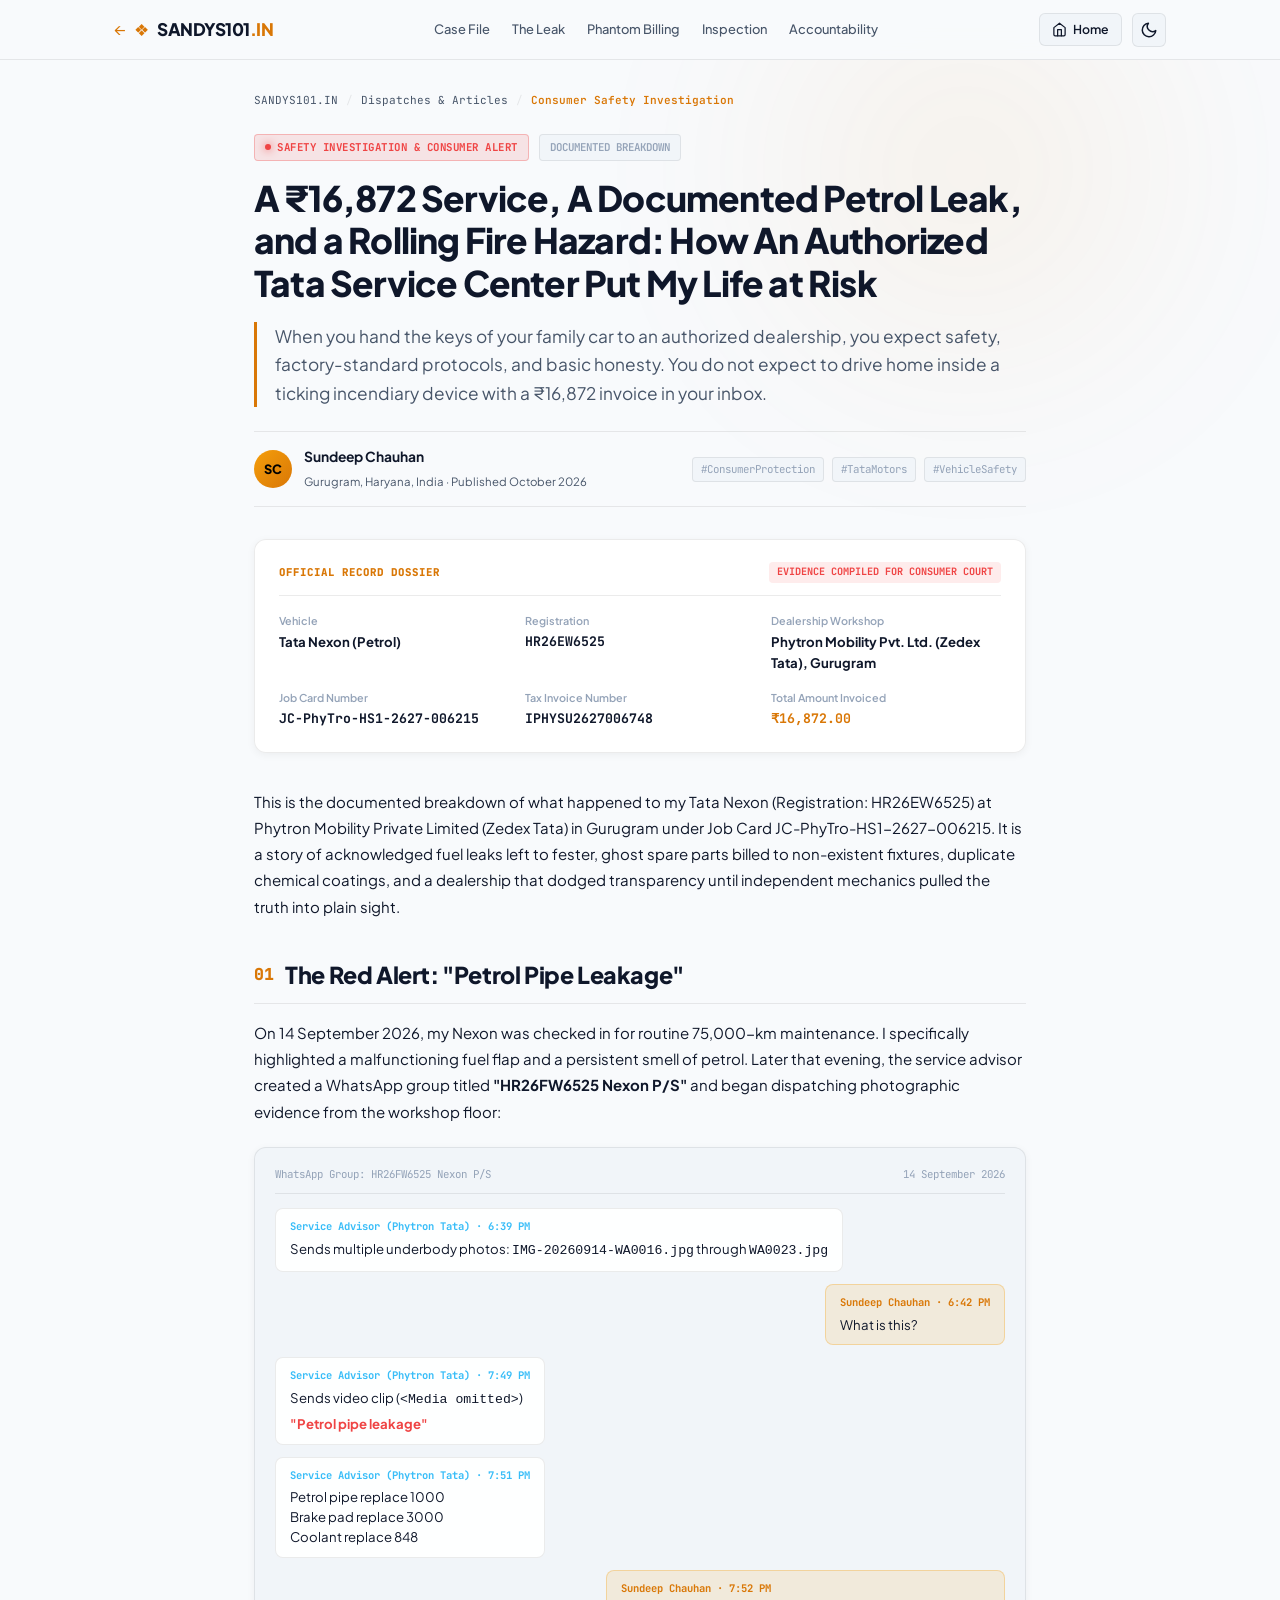
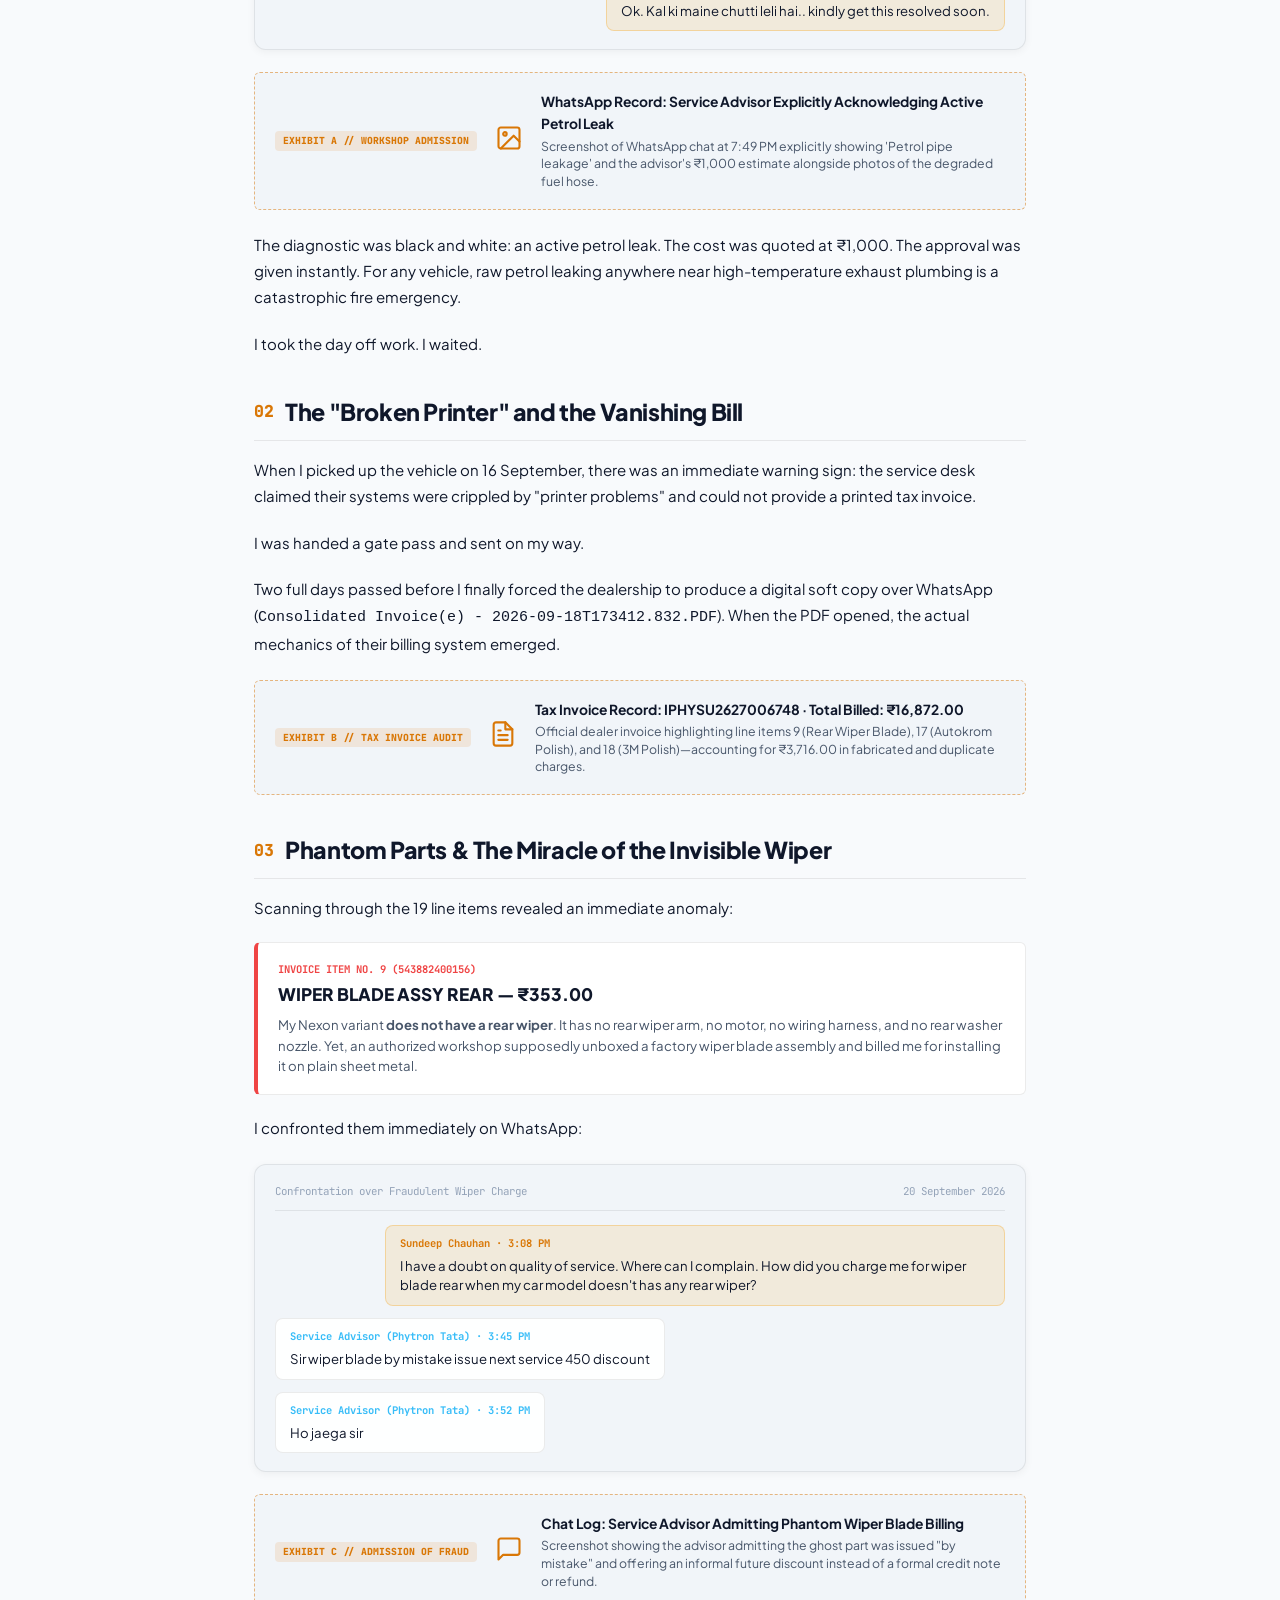
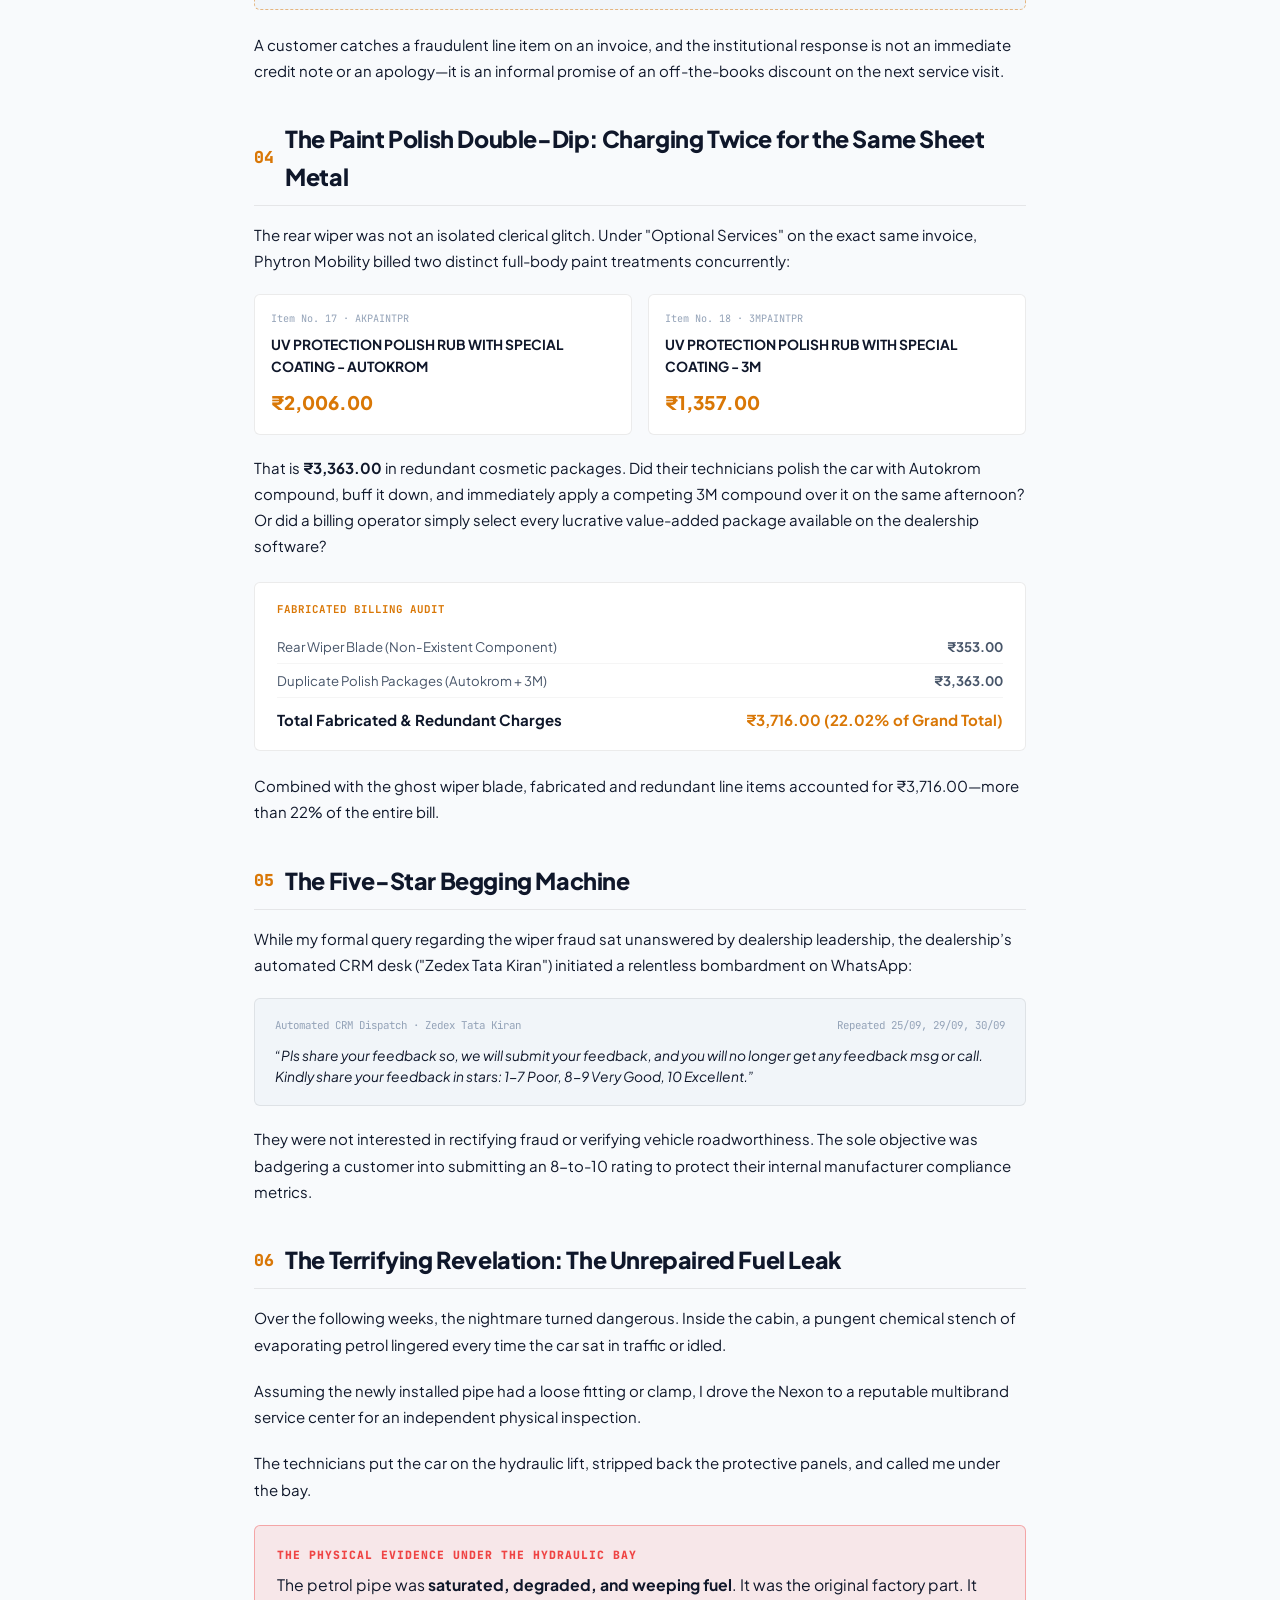
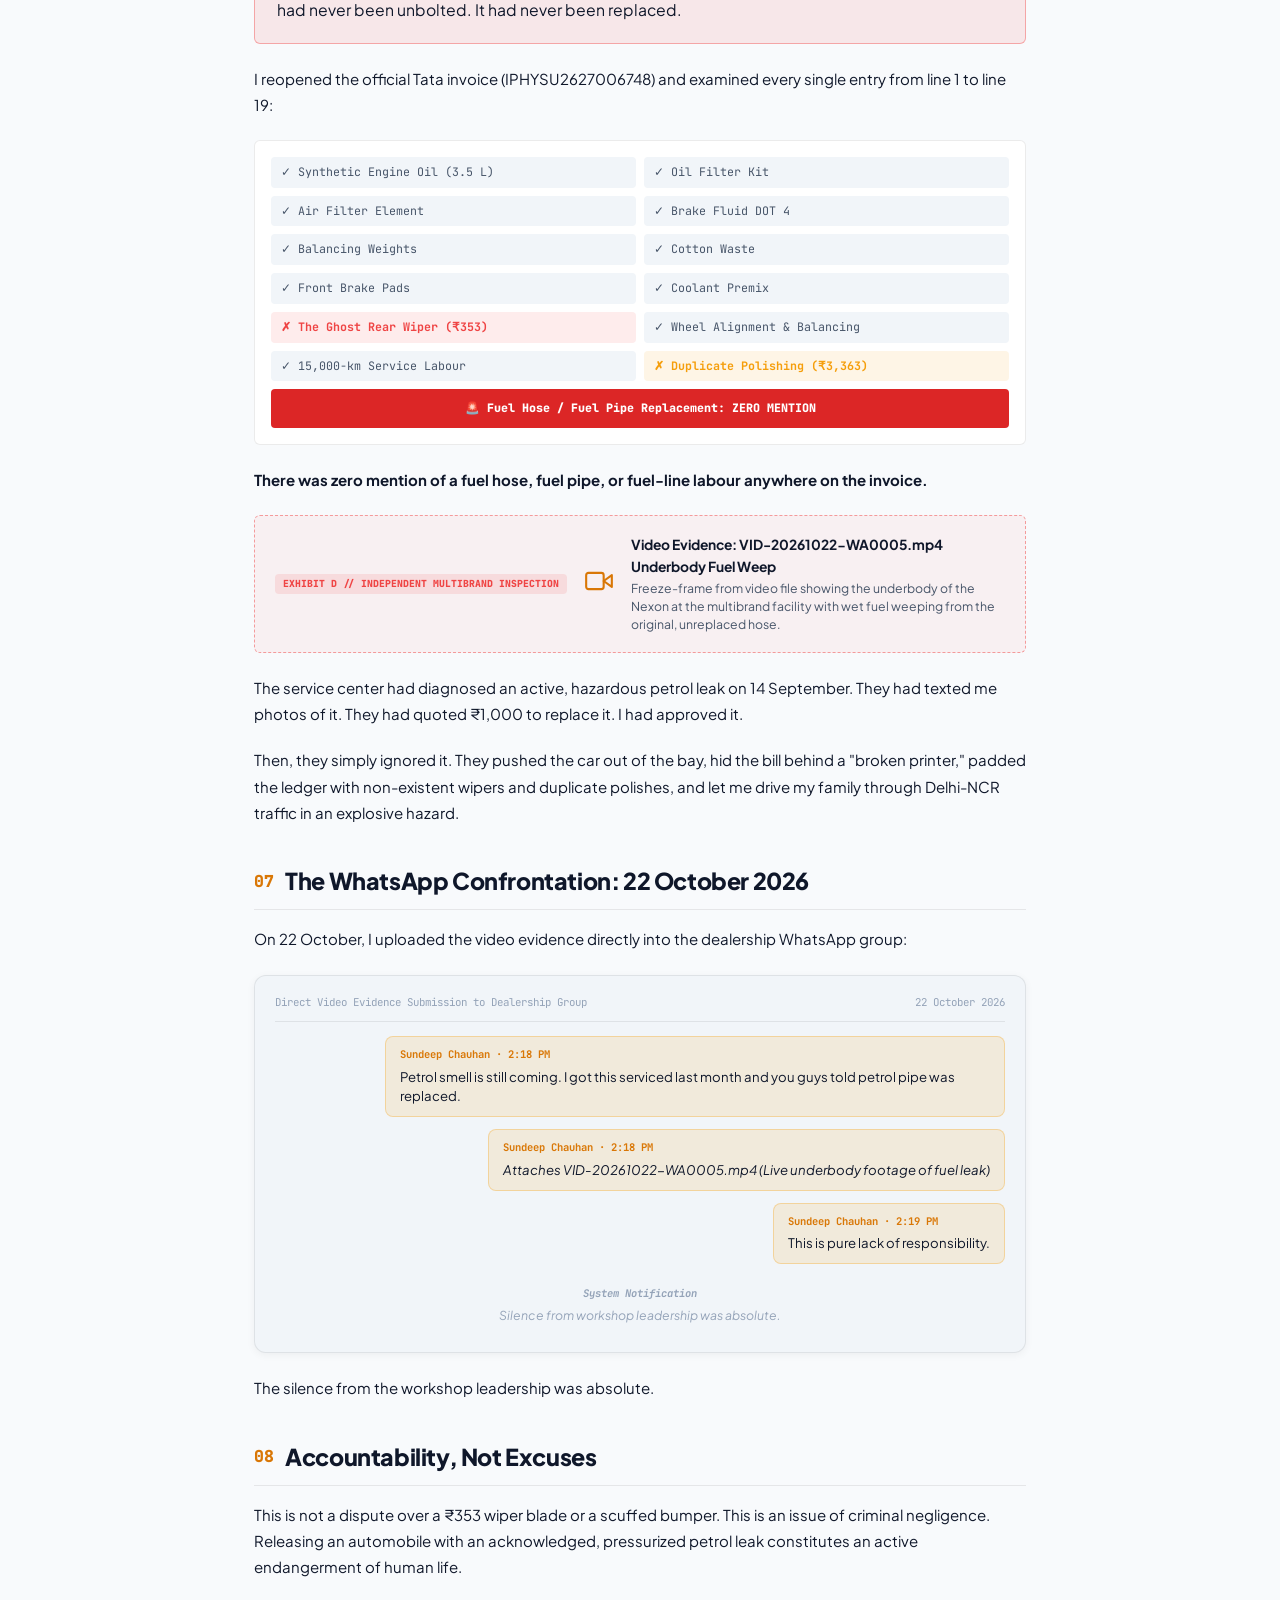
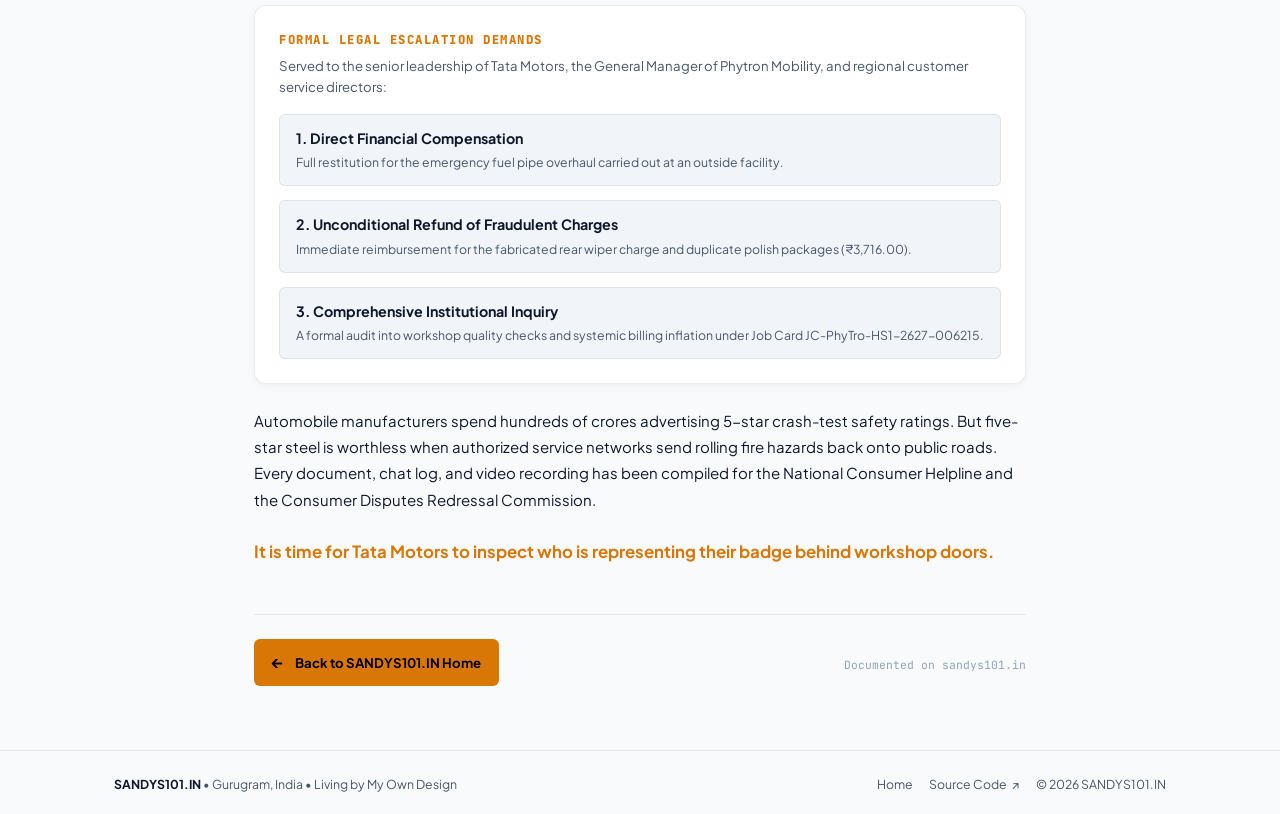
==== tata-service-center-hazard.html @ a2ab6ee9 "Add investigative blog post on Tata service center petrol leak hazard with bidirectional navigation" ====
<!DOCTYPE html>
<html lang="en" data-theme="dark">
<head>
  <meta charset="UTF-8">
  <meta name="viewport" content="width=device-width, initial-scale=1.0">
  <title>A ₹16,872 Service, A Documented Petrol Leak, and a Rolling Fire Hazard — SANDYS101.IN</title>
  <meta name="description" content="A ₹16,872 Service, A Documented Petrol Leak, and a Rolling Fire Hazard: How An Authorized Tata Service Center Put My Life at Risk. Documented investigative report by Sundeep Chauhan.">
  
  <!-- Favicon SVG -->
  <link rel="icon" href="data:image/svg+xml,<svg xmlns=%22http://www.w3.org/2000/svg%22 viewBox=%220 0 100 100%22><text y=%22.9em%22 font-size=%2290%22>⚠️</text></svg>">
  
  <!-- Modern Clean Google Fonts -->
  <link rel="preconnect" href="https://fonts.googleapis.com">
  <link rel="preconnect" href="https://fonts.gstatic.com" crossorigin>
  <link href="https://fonts.googleapis.com/css2?family=JetBrains+Mono:wght@400;500;600;700&family=Plus+Jakarta+Sans:wght@300;400;500;600;700;800&display=swap" rel="stylesheet">
  
  <!-- Main Stylesheet -->
  <link rel="stylesheet" href="style.css">
</head>
<body class="article-body">

  <!-- Ambient Glows -->
  <div class="bg-glow glow-top" aria-hidden="true"></div>

  <!-- Header / Navigation Bar -->
  <header class="header" id="header">
    <div class="container nav-wrap">
      
      <!-- Back to Main Page Link -->
      <a href="index.html" class="brand" aria-label="Return to SANDYS101.IN Homepage">
        <span class="back-arrow">←</span>
        <span class="brand-glyph">❖</span>
        <span class="brand-name">SANDYS101<span class="brand-accent">.IN</span></span>
      </a>

      <!-- Quick Section Anchor Links for Article -->
      <nav class="nav-menu" aria-label="Article Navigation">
        <a href="#dossier" class="nav-item">Case File</a>
        <a href="#petrol-leak" class="nav-item">The Leak</a>
        <a href="#phantom-billing" class="nav-item">Phantom Billing</a>
        <a href="#unrepaired-danger" class="nav-item">Inspection</a>
        <a href="#accountability" class="nav-item">Accountability</a>
      </nav>

      <!-- Action Controls -->
      <div class="nav-actions">
        <!-- Return Home Button -->
        <a href="index.html" class="btn-icon-link" aria-label="Back to Homepage">
          <svg width="15" height="15" viewBox="0 0 24 24" fill="none" stroke="currentColor" stroke-width="2" stroke-linecap="round" stroke-linejoin="round">
            <path d="M3 9l9-7 9 7v11a2 2 0 0 1-2 2H5a2 2 0 0 1-2-2z"></path>
            <polyline points="9 22 9 12 15 12 15 22"></polyline>
          </svg>
          <span class="btn-label">Home</span>
        </a>

        <!-- Theme Toggle -->
        <button class="btn-theme-toggle" id="theme-toggle" aria-label="Toggle dark/light theme" title="Switch Theme">
          <svg class="icon-sun" xmlns="http://www.w3.org/2000/svg" width="18" height="18" viewBox="0 0 24 24" fill="none" stroke="currentColor" stroke-width="2" stroke-linecap="round" stroke-linejoin="round">
            <circle cx="12" cy="12" r="5"></circle>
            <line x1="12" y1="1" x2="12" y2="3"></line>
            <line x1="12" y1="21" x2="12" y2="23"></line>
            <line x1="4.22" y1="4.22" x2="5.64" y2="5.64"></line>
            <line x1="18.36" y1="18.36" x2="19.78" y2="19.78"></line>
            <line x1="1" y1="12" x2="3" y2="12"></line>
            <line x1="21" y1="12" x2="23" y2="12"></line>
            <line x1="4.22" y1="19.78" x2="5.64" y2="18.36"></line>
            <line x1="18.36" y1="5.64" x2="19.78" y2="4.22"></line>
          </svg>
          <svg class="icon-moon" xmlns="http://www.w3.org/2000/svg" width="18" height="18" viewBox="0 0 24 24" fill="none" stroke="currentColor" stroke-width="2" stroke-linecap="round" stroke-linejoin="round">
            <path d="M21 12.79A9 9 0 1 1 11.21 3 7 7 0 0 0 21 12.79z"></path>
          </svg>
        </button>
      </div>

    </div>
  </header>

  <main class="article-main">
    <div class="container article-container">

      <!-- Breadcrumb Bar -->
      <nav class="breadcrumb" aria-label="Breadcrumb">
        <a href="index.html">SANDYS101.IN</a>
        <span class="sep">/</span>
        <a href="index.html#articles">Dispatches & Articles</a>
        <span class="sep">/</span>
        <span class="current">Consumer Safety Investigation</span>
      </nav>

      <!-- Article Header -->
      <header class="article-header">
        
        <div class="article-badge-row">
          <span class="badge-danger">
            <span class="danger-dot"></span>
            SAFETY INVESTIGATION & CONSUMER ALERT
          </span>
          <span class="badge-neutral">DOCUMENTED BREAKDOWN</span>
        </div>

        <h1 class="article-title">
          A ₹16,872 Service, A Documented Petrol Leak, and a Rolling Fire Hazard: How An Authorized Tata Service Center Put My Life at Risk
        </h1>

        <p class="article-lead">
          When you hand the keys of your family car to an authorized dealership, you expect safety, factory-standard protocols, and basic honesty. You do not expect to drive home inside a ticking incendiary device with a ₹16,872 invoice in your inbox.
        </p>

        <!-- Byline & Verification Details -->
        <div class="article-byline-bar">
          <div class="byline-author">
            <div class="author-avatar">SC</div>
            <div class="author-info">
              <strong>Sundeep Chauhan</strong>
              <span>Gurugram, Haryana, India · Published October 2026</span>
            </div>
          </div>
          <div class="byline-tags">
            <span class="tag-hash">#ConsumerProtection</span>
            <span class="tag-hash">#TataMotors</span>
            <span class="tag-hash">#VehicleSafety</span>
          </div>
        </div>

      </header>

      <!-- Documented Incident Dossier Card -->
      <section class="incident-dossier-card" id="dossier">
        <div class="dossier-top">
          <span class="dossier-tag">OFFICIAL RECORD DOSSIER</span>
          <span class="dossier-status">EVIDENCE COMPILED FOR CONSUMER COURT</span>
        </div>
        <div class="dossier-grid">
          <div class="dossier-item">
            <span class="d-label">Vehicle</span>
            <strong class="d-val">Tata Nexon (Petrol)</strong>
          </div>
          <div class="dossier-item">
            <span class="d-label">Registration</span>
            <strong class="d-val mono">HR26EW6525</strong>
          </div>
          <div class="dossier-item">
            <span class="d-label">Dealership Workshop</span>
            <strong class="d-val">Phytron Mobility Pvt. Ltd. (Zedex Tata), Gurugram</strong>
          </div>
          <div class="dossier-item">
            <span class="d-label">Job Card Number</span>
            <strong class="d-val mono">JC-PhyTro-HS1-2627-006215</strong>
          </div>
          <div class="dossier-item">
            <span class="d-label">Tax Invoice Number</span>
            <strong class="d-val mono">IPHYSU2627006748</strong>
          </div>
          <div class="dossier-item">
            <span class="d-label">Total Amount Invoiced</span>
            <strong class="d-val text-amber mono">₹16,872.00</strong>
          </div>
        </div>
      </section>

      <!-- Article Content Body -->
      <article class="article-content">

        <p class="prose">
          This is the documented breakdown of what happened to my Tata Nexon (Registration: HR26EW6525) at Phytron Mobility Private Limited (Zedex Tata) in Gurugram under Job Card JC-PhyTro-HS1-2627-006215. It is a story of acknowledged fuel leaks left to fester, ghost spare parts billed to non-existent fixtures, duplicate chemical coatings, and a dealership that dodged transparency until independent mechanics pulled the truth into plain sight.
        </p>

        <!-- Chapter 1 -->
        <h2 class="article-h2" id="petrol-leak">
          <span class="h2-num">01</span> The Red Alert: "Petrol Pipe Leakage"
        </h2>

        <p class="prose">
          On 14 September 2026, my Nexon was checked in for routine 75,000-km maintenance. I specifically highlighted a malfunctioning fuel flap and a persistent smell of petrol. Later that evening, the service advisor created a WhatsApp group titled <strong>"HR26FW6525 Nexon P/S"</strong> and began dispatching photographic evidence from the workshop floor:
        </p>

        <!-- WhatsApp Log 1 -->
        <div class="chat-transcript-card">
          <div class="chat-header">
            <span class="chat-title">WhatsApp Group: HR26FW6525 Nexon P/S</span>
            <span class="chat-date">14 September 2026</span>
          </div>
          <div class="chat-messages">
            
            <div class="chat-msg msg-advisor">
              <span class="speaker">Service Advisor (Phytron Tata) · 6:39 PM</span>
              <p>Sends multiple underbody photos: <code>IMG-20260914-WA0016.jpg</code> through <code>WA0023.jpg</code></p>
            </div>

            <div class="chat-msg msg-customer">
              <span class="speaker">Sundeep Chauhan · 6:42 PM</span>
              <p>What is this?</p>
            </div>

            <div class="chat-msg msg-advisor">
              <span class="speaker">Service Advisor (Phytron Tata) · 7:49 PM</span>
              <p>Sends video clip (<code>&lt;Media omitted&gt;</code>)</p>
              <p class="alert-text"><strong>"Petrol pipe leakage"</strong></p>
            </div>

            <div class="chat-msg msg-advisor">
              <span class="speaker">Service Advisor (Phytron Tata) · 7:51 PM</span>
              <p>Petrol pipe replace 1000<br>
              Brake pad replace 3000<br>
              Coolant replace 848</p>
            </div>

            <div class="chat-msg msg-customer">
              <span class="speaker">Sundeep Chauhan · 7:52 PM</span>
              <p>Ok. Kal ki maine chutti leli hai.. kindly get this resolved soon.</p>
            </div>

          </div>
        </div>

        <!-- Evidence Exhibit A -->
        <div class="evidence-exhibit-box">
          <div class="exhibit-badge">EXHIBIT A // WORKSHOP ADMISSION</div>
          <div class="exhibit-icon-wrap">
            <svg width="28" height="28" viewBox="0 0 24 24" fill="none" stroke="currentColor" stroke-width="1.8" stroke-linecap="round" stroke-linejoin="round">
              <rect x="3" y="3" width="18" height="18" rx="2" ry="2"></rect>
              <circle cx="8.5" cy="8.5" r="1.5"></circle>
              <polyline points="21 15 16 10 5 21"></polyline>
            </svg>
          </div>
          <div class="exhibit-content">
            <strong>WhatsApp Record: Service Advisor Explicitly Acknowledging Active Petrol Leak</strong>
            <p>Screenshot of WhatsApp chat at 7:49 PM explicitly showing 'Petrol pipe leakage' and the advisor's ₹1,000 estimate alongside photos of the degraded fuel hose.</p>
          </div>
        </div>

        <p class="prose">
          The diagnostic was black and white: an active petrol leak. The cost was quoted at ₹1,000. The approval was given instantly. For any vehicle, raw petrol leaking anywhere near high-temperature exhaust plumbing is a catastrophic fire emergency.
        </p>
        <p class="prose">
          I took the day off work. I waited.
        </p>

        <!-- Chapter 2 -->
        <h2 class="article-h2" id="broken-printer">
          <span class="h2-num">02</span> The "Broken Printer" and the Vanishing Bill
        </h2>

        <p class="prose">
          When I picked up the vehicle on 16 September, there was an immediate warning sign: the service desk claimed their systems were crippled by "printer problems" and could not provide a printed tax invoice.
        </p>
        <p class="prose">
          I was handed a gate pass and sent on my way.
        </p>
        <p class="prose">
          Two full days passed before I finally forced the dealership to produce a digital soft copy over WhatsApp (<code>Consolidated Invoice(e) - 2026-09-18T173412.832.PDF</code>). When the PDF opened, the actual mechanics of their billing system emerged.
        </p>

        <!-- Evidence Exhibit B -->
        <div class="evidence-exhibit-box">
          <div class="exhibit-badge">EXHIBIT B // TAX INVOICE AUDIT</div>
          <div class="exhibit-icon-wrap">
            <svg width="28" height="28" viewBox="0 0 24 24" fill="none" stroke="currentColor" stroke-width="1.8" stroke-linecap="round" stroke-linejoin="round">
              <path d="M14 2H6a2 2 0 0 0-2 2v16a2 2 0 0 0 2 2h12a2 2 0 0 0 2-2V8z"></path>
              <polyline points="14 2 14 8 20 8"></polyline>
              <line x1="16" y1="13" x2="8" y2="13"></line>
              <line x1="16" y1="17" x2="8" y2="17"></line>
              <polyline points="10 9 9 9 8 9"></polyline>
            </svg>
          </div>
          <div class="exhibit-content">
            <strong>Tax Invoice Record: IPHYSU2627006748 · Total Billed: ₹16,872.00</strong>
            <p>Official dealer invoice highlighting line items 9 (Rear Wiper Blade), 17 (Autokrom Polish), and 18 (3M Polish)—accounting for ₹3,716.00 in fabricated and duplicate charges.</p>
          </div>
        </div>

        <!-- Chapter 3 -->
        <h2 class="article-h2" id="phantom-billing">
          <span class="h2-num">03</span> Phantom Parts & The Miracle of the Invisible Wiper
        </h2>

        <p class="prose">
          Scanning through the 19 line items revealed an immediate anomaly:
        </p>

        <div class="highlight-callout alert-warning">
          <div class="callout-tag">INVOICE ITEM NO. 9 (543882400156)</div>
          <div class="callout-title">WIPER BLADE ASSY REAR — ₹353.00</div>
          <p class="callout-desc">
            My Nexon variant <strong>does not have a rear wiper</strong>. It has no rear wiper arm, no motor, no wiring harness, and no rear washer nozzle. Yet, an authorized workshop supposedly unboxed a factory wiper blade assembly and billed me for installing it on plain sheet metal.
          </p>
        </div>

        <p class="prose">
          I confronted them immediately on WhatsApp:
        </p>

        <!-- WhatsApp Log 2 -->
        <div class="chat-transcript-card">
          <div class="chat-header">
            <span class="chat-title">Confrontation over Fraudulent Wiper Charge</span>
            <span class="chat-date">20 September 2026</span>
          </div>
          <div class="chat-messages">
            
            <div class="chat-msg msg-customer">
              <span class="speaker">Sundeep Chauhan · 3:08 PM</span>
              <p>I have a doubt on quality of service. Where can I complain. How did you charge me for wiper blade rear when my car model doesn't has any rear wiper?</p>
            </div>

            <div class="chat-msg msg-advisor">
              <span class="speaker">Service Advisor (Phytron Tata) · 3:45 PM</span>
              <p>Sir wiper blade by mistake issue next service 450 discount</p>
            </div>

            <div class="chat-msg msg-advisor">
              <span class="speaker">Service Advisor (Phytron Tata) · 3:52 PM</span>
              <p>Ho jaega sir</p>
            </div>

          </div>
        </div>

        <!-- Evidence Exhibit C -->
        <div class="evidence-exhibit-box">
          <div class="exhibit-badge">EXHIBIT C // ADMISSION OF FRAUD</div>
          <div class="exhibit-icon-wrap">
            <svg width="28" height="28" viewBox="0 0 24 24" fill="none" stroke="currentColor" stroke-width="1.8" stroke-linecap="round" stroke-linejoin="round">
              <path d="M21 15a2 2 0 0 1-2 2H7l-4 4V5a2 2 0 0 1 2-2h14a2 2 0 0 1 2 2z"></path>
            </svg>
          </div>
          <div class="exhibit-content">
            <strong>Chat Log: Service Advisor Admitting Phantom Wiper Blade Billing</strong>
            <p>Screenshot showing the advisor admitting the ghost part was issued "by mistake" and offering an informal future discount instead of a formal credit note or refund.</p>
          </div>
        </div>

        <p class="prose">
          A customer catches a fraudulent line item on an invoice, and the institutional response is not an immediate credit note or an apology—it is an informal promise of an off-the-books discount on the next service visit.
        </p>

        <!-- Chapter 4 -->
        <h2 class="article-h2" id="polish-double-dip">
          <span class="h2-num">04</span> The Paint Polish Double-Dip: Charging Twice for the Same Sheet Metal
        </h2>

        <p class="prose">
          The rear wiper was not an isolated clerical glitch. Under "Optional Services" on the exact same invoice, Phytron Mobility billed two distinct full-body paint treatments concurrently:
        </p>

        <div class="ledger-comparison-grid">
          <div class="ledger-card">
            <span class="l-code">Item No. 17 · AKPAINTPR</span>
            <h4 class="l-name">UV PROTECTION POLISH RUB WITH SPECIAL COATING - AUTOKROM</h4>
            <span class="l-price mono">₹2,006.00</span>
          </div>
          <div class="ledger-card">
            <span class="l-code">Item No. 18 · 3MPAINTPR</span>
            <h4 class="l-name">UV PROTECTION POLISH RUB WITH SPECIAL COATING - 3M</h4>
            <span class="l-price mono">₹1,357.00</span>
          </div>
        </div>

        <p class="prose">
          That is <strong>₹3,363.00</strong> in redundant cosmetic packages. Did their technicians polish the car with Autokrom compound, buff it down, and immediately apply a competing 3M compound over it on the same afternoon? Or did a billing operator simply select every lucrative value-added package available on the dealership software?
        </p>

        <div class="math-summary-box">
          <div class="math-label">FABRICATED BILLING AUDIT</div>
          <div class="math-line">
            <span>Rear Wiper Blade (Non-Existent Component)</span>
            <strong class="mono">₹353.00</strong>
          </div>
          <div class="math-line">
            <span>Duplicate Polish Packages (Autokrom + 3M)</span>
            <strong class="mono">₹3,363.00</strong>
          </div>
          <div class="math-total">
            <span>Total Fabricated & Redundant Charges</span>
            <strong class="mono text-amber">₹3,716.00 (22.02% of Grand Total)</strong>
          </div>
        </div>

        <p class="prose">
          Combined with the ghost wiper blade, fabricated and redundant line items accounted for ₹3,716.00—more than 22% of the entire bill.
        </p>

        <!-- Chapter 5 -->
        <h2 class="article-h2" id="crm-begging">
          <span class="h2-num">05</span> The Five-Star Begging Machine
        </h2>

        <p class="prose">
          While my formal query regarding the wiper fraud sat unanswered by dealership leadership, the dealership’s automated CRM desk ("Zedex Tata Kiran") initiated a relentless bombardment on WhatsApp:
        </p>

        <div class="crm-bombardment-card">
          <div class="crm-header">
            <span>Automated CRM Dispatch · Zedex Tata Kiran</span>
            <span class="mono">Repeated 25/09, 29/09, 30/09</span>
          </div>
          <blockquote class="crm-quote">
            “Pls share your feedback so, we will submit your feedback, and you will no longer get any feedback msg or call. Kindly share your feedback in stars: 1-7 Poor, 8-9 Very Good, 10 Excellent.”
          </blockquote>
        </div>

        <p class="prose">
          They were not interested in rectifying fraud or verifying vehicle roadworthiness. The sole objective was badgering a customer into submitting an 8-to-10 rating to protect their internal manufacturer compliance metrics.
        </p>

        <!-- Chapter 6 -->
        <h2 class="article-h2" id="unrepaired-danger">
          <span class="h2-num">06</span> The Terrifying Revelation: The Unrepaired Fuel Leak
        </h2>

        <p class="prose">
          Over the following weeks, the nightmare turned dangerous. Inside the cabin, a pungent chemical stench of evaporating petrol lingered every time the car sat in traffic or idled.
        </p>
        <p class="prose">
          Assuming the newly installed pipe had a loose fitting or clamp, I drove the Nexon to a reputable multibrand service center for an independent physical inspection.
        </p>
        <p class="prose">
          The technicians put the car on the hydraulic lift, stripped back the protective panels, and called me under the bay.
        </p>

        <div class="danger-callout-box">
          <div class="danger-title">THE PHYSICAL EVIDENCE UNDER THE HYDRAULIC BAY</div>
          <p>
            The petrol pipe was <strong>saturated, degraded, and weeping fuel</strong>. It was the original factory part. It had never been unbolted. It had never been replaced.
          </p>
        </div>

        <p class="prose">
          I reopened the official Tata invoice (IPHYSU2627006748) and examined every single entry from line 1 to line 19:
        </p>

        <div class="invoice-checklist-grid">
          <div class="check-item checked">✓ Synthetic Engine Oil (3.5 L)</div>
          <div class="check-item checked">✓ Oil Filter Kit</div>
          <div class="check-item checked">✓ Air Filter Element</div>
          <div class="check-item checked">✓ Brake Fluid DOT 4</div>
          <div class="check-item checked">✓ Balancing Weights</div>
          <div class="check-item checked">✓ Cotton Waste</div>
          <div class="check-item checked">✓ Front Brake Pads</div>
          <div class="check-item checked">✓ Coolant Premix</div>
          <div class="check-item phantom">✗ The Ghost Rear Wiper (₹353)</div>
          <div class="check-item checked">✓ Wheel Alignment & Balancing</div>
          <div class="check-item checked">✓ 15,000-km Service Labour</div>
          <div class="check-item duplicate">✗ Duplicate Polishing (₹3,363)</div>
          <div class="check-item missing-critical">🚨 Fuel Hose / Fuel Pipe Replacement: ZERO MENTION</div>
        </div>

        <p class="prose">
          <strong>There was zero mention of a fuel hose, fuel pipe, or fuel-line labour anywhere on the invoice.</strong>
        </p>

        <!-- Evidence Exhibit D -->
        <div class="evidence-exhibit-box danger-border">
          <div class="exhibit-badge badge-red">EXHIBIT D // INDEPENDENT MULTIBRAND INSPECTION</div>
          <div class="exhibit-icon-wrap">
            <svg width="28" height="28" viewBox="0 0 24 24" fill="none" stroke="currentColor" stroke-width="1.8" stroke-linecap="round" stroke-linejoin="round">
              <polygon points="23 7 16 12 23 17 23 7"></polygon>
              <rect x="1" y="5" width="15" height="14" rx="2" ry="2"></rect>
            </svg>
          </div>
          <div class="exhibit-content">
            <strong>Video Evidence: VID-20261022-WA0005.mp4 Underbody Fuel Weep</strong>
            <p>Freeze-frame from video file showing the underbody of the Nexon at the multibrand facility with wet fuel weeping from the original, unreplaced hose.</p>
          </div>
        </div>

        <p class="prose">
          The service center had diagnosed an active, hazardous petrol leak on 14 September. They had texted me photos of it. They had quoted ₹1,000 to replace it. I had approved it.
        </p>
        <p class="prose">
          Then, they simply ignored it. They pushed the car out of the bay, hid the bill behind a "broken printer," padded the ledger with non-existent wipers and duplicate polishes, and let me drive my family through Delhi-NCR traffic in an explosive hazard.
        </p>

        <!-- Chapter 7 -->
        <h2 class="article-h2" id="whatsapp-confrontation">
          <span class="h2-num">07</span> The WhatsApp Confrontation: 22 October 2026
        </h2>

        <p class="prose">
          On 22 October, I uploaded the video evidence directly into the dealership WhatsApp group:
        </p>

        <!-- WhatsApp Log 3 -->
        <div class="chat-transcript-card">
          <div class="chat-header">
            <span class="chat-title">Direct Video Evidence Submission to Dealership Group</span>
            <span class="chat-date">22 October 2026</span>
          </div>
          <div class="chat-messages">
            
            <div class="chat-msg msg-customer">
              <span class="speaker">Sundeep Chauhan · 2:18 PM</span>
              <p>Petrol smell is still coming. I got this serviced last month and you guys told petrol pipe was replaced.</p>
            </div>

            <div class="chat-msg msg-customer">
              <span class="speaker">Sundeep Chauhan · 2:18 PM</span>
              <p><em>Attaches VID-20261022-WA0005.mp4 (Live underbody footage of fuel leak)</em></p>
            </div>

            <div class="chat-msg msg-customer">
              <span class="speaker">Sundeep Chauhan · 2:19 PM</span>
              <p>This is pure lack of responsibility.</p>
            </div>

            <div class="chat-msg msg-system">
              <span class="speaker">System Notification</span>
              <p class="alert-muted">Silence from workshop leadership was absolute.</p>
            </div>

          </div>
        </div>

        <p class="prose">
          The silence from the workshop leadership was absolute.
        </p>

        <!-- Chapter 8 -->
        <h2 class="article-h2" id="accountability">
          <span class="h2-num">08</span> Accountability, Not Excuses
        </h2>

        <p class="prose">
          This is not a dispute over a ₹353 wiper blade or a scuffed bumper. This is an issue of criminal negligence. Releasing an automobile with an acknowledged, pressurized petrol leak constitutes an active endangerment of human life.
        </p>

        <div class="escalation-demands-card">
          <div class="demands-header">FORMAL LEGAL ESCALATION DEMANDS</div>
          <p class="demands-sub">
            Served to the senior leadership of Tata Motors, the General Manager of Phytron Mobility, and regional customer service directors:
          </p>
          <ul class="demands-list">
            <li>
              <strong>1. Direct Financial Compensation</strong>
              <span>Full restitution for the emergency fuel pipe overhaul carried out at an outside facility.</span>
            </li>
            <li>
              <strong>2. Unconditional Refund of Fraudulent Charges</strong>
              <span>Immediate reimbursement for the fabricated rear wiper charge and duplicate polish packages (₹3,716.00).</span>
            </li>
            <li>
              <strong>3. Comprehensive Institutional Inquiry</strong>
              <span>A formal audit into workshop quality checks and systemic billing inflation under Job Card JC-PhyTro-HS1-2627-006215.</span>
            </li>
          </ul>
        </div>

        <p class="prose">
          Automobile manufacturers spend hundreds of crores advertising 5-star crash-test safety ratings. But five-star steel is worthless when authorized service networks send rolling fire hazards back onto public roads. Every document, chat log, and video recording has been compiled for the National Consumer Helpline and the Consumer Disputes Redressal Commission.
        </p>

        <p class="prose conclusion">
          It is time for Tata Motors to inspect who is representing their badge behind workshop doors.
        </p>

      </article>

      <!-- Bottom Article Navigation & Share Bar -->
      <div class="article-footer-nav">
        <a href="index.html" class="btn-return-home">
          <span class="arrow">←</span>
          <span>Back to SANDYS101.IN Home</span>
        </a>
        <div class="article-share-group">
          <span class="share-label">Documented on sandys101.in</span>
        </div>
      </div>

    </div>
  </main>

  <!-- Modern Condensed Footer -->
  <footer class="footer">
    <div class="container footer-row">
      <div class="footer-left">
        <strong>SANDYS101.IN</strong> • Gurugram, India • Living by My Own Design
      </div>
      <div class="footer-right">
        <a href="index.html" class="footer-link">Home</a>
        <a href="https://github.com/sandys101/Sandys101.github.io" target="_blank" rel="noopener noreferrer" class="footer-link">
          <span>Source Code</span>
          <span>↗</span>
        </a>
        <span class="copyright">&copy; 2026 SANDYS101.IN</span>
      </div>
    </div>
  </footer>

  <script src="script.js"></script>
</body>
</html>
---- style.css ----
/* ==========================================================================
   SANDYS101.IN — Modern Condensed Design System
   Sleek, High-Density, High-Performance CSS Architecture
   ========================================================================== */

:root {
  /* Dark Theme (Default - Deep Obsidian & Warm Amber) */
  --bg-base: #090c10;
  --bg-surface: #0f141c;
  --bg-card: rgba(18, 24, 34, 0.85);
  --bg-card-hover: rgba(26, 34, 48, 0.95);
  --bg-alt: #0c1017;
  
  --border-color: rgba(255, 255, 255, 0.08);
  --border-hover: rgba(245, 158, 11, 0.45);
  --border-subtle: rgba(255, 255, 255, 0.04);
  
  --text-main: #f8fafc;
  --text-muted: #94a3b8;
  --text-dim: #64748b;
  
  --accent: #f59e0b;           /* Warm Golden Amber */
  --accent-light: #fbbf24;
  --accent-glow: rgba(245, 158, 11, 0.16);
  --accent-gradient: linear-gradient(135deg, #fbbf24 0%, #f59e0b 60%, #d97706 100%);
  
  --shadow-sm: 0 4px 12px rgba(0, 0, 0, 0.35);
  --shadow-md: 0 12px 30px -8px rgba(0, 0, 0, 0.55);
  --shadow-lg: 0 20px 45px -10px rgba(0, 0, 0, 0.7);

  /* Fonts */
  --font-sans: 'Plus Jakarta Sans', -apple-system, BlinkMacSystemFont, 'Segoe UI', Roboto, sans-serif;
  --font-mono: 'JetBrains Mono', Consolas, monospace;

  /* Layout Spacing (Condensed) */
  --nav-height: 60px;
  --container-width: 1100px;
  --radius-sm: 6px;
  --radius: 12px;
  --radius-lg: 16px;

  --transition: all 0.22s cubic-bezier(0.16, 1, 0.3, 1);
}

/* Light Theme (Clean Studio White & Amber) */
[data-theme="light"] {
  --bg-base: #f8fafc;
  --bg-surface: #f1f5f9;
  --bg-card: rgba(255, 255, 255, 0.92);
  --bg-card-hover: #ffffff;
  --bg-alt: #f4f6f9;

  --border-color: rgba(0, 0, 0, 0.08);
  --border-hover: rgba(217, 119, 6, 0.5);
  --border-subtle: rgba(0, 0, 0, 0.04);

  --text-main: #0f172a;
  --text-muted: #475569;
  --text-dim: #94a3b8;

  --accent: #d97706;
  --accent-light: #f59e0b;
  --accent-glow: rgba(217, 119, 6, 0.12);
  --accent-gradient: linear-gradient(135deg, #f59e0b 0%, #d97706 100%);

  --shadow-sm: 0 2px 8px rgba(0, 0, 0, 0.05);
  --shadow-md: 0 8px 24px -6px rgba(0, 0, 0, 0.08);
  --shadow-lg: 0 16px 36px -8px rgba(0, 0, 0, 0.12);
}

/* ==========================================================================
   Base Reset
   ========================================================================== */
*, *::before, *::after {
  box-sizing: border-box;
  margin: 0;
  padding: 0;
}

html {
  scroll-behavior: smooth;
  font-size: 15px;
}

body {
  font-family: var(--font-sans);
  background-color: var(--bg-base);
  color: var(--text-main);
  line-height: 1.6;
  overflow-x: hidden;
  -webkit-font-smoothing: antialiased;
  transition: background-color 0.25s ease, color 0.25s ease;
  position: relative;
}

/* Subtle Modern Glows */
.bg-glow {
  position: absolute;
  border-radius: 50%;
  pointer-events: none;
  filter: blur(120px);
  z-index: 0;
  opacity: 0.12;
}

.glow-top {
  width: 500px;
  height: 500px;
  background: radial-gradient(circle, var(--accent) 0%, transparent 70%);
  top: -80px;
  right: 5%;
}

.glow-subtle {
  width: 600px;
  height: 600px;
  background: radial-gradient(circle, #3b82f6 0%, transparent 70%);
  bottom: 15%;
  left: -100px;
  opacity: 0.08;
}

.container {
  width: 100%;
  max-width: var(--container-width);
  margin-left: auto;
  margin-right: auto;
  padding-left: 24px;
  padding-right: 24px;
  position: relative;
  z-index: 2;
}

.section {
  padding-top: 56px;
  padding-bottom: 56px;
  position: relative;
}

.section-compact {
  padding-top: 50px;
  padding-bottom: 50px;
}

.bg-alt {
  background-color: var(--bg-alt);
  border-top: 1px solid var(--border-color);
  border-bottom: 1px solid var(--border-color);
}

/* ==========================================================================
   HEADER / NAVBAR (Condensed 60px)
   ========================================================================== */
.header {
  position: fixed;
  top: 0;
  left: 0;
  width: 100%;
  height: var(--nav-height);
  background: rgba(9, 12, 16, 0.88);
  backdrop-filter: blur(14px);
  -webkit-backdrop-filter: blur(14px);
  border-bottom: 1px solid var(--border-color);
  z-index: 100;
  transition: var(--transition);
}

[data-theme="light"] .header {
  background: rgba(248, 250, 252, 0.92);
}

.nav-wrap {
  height: 100%;
  display: flex;
  align-items: center;
  justify-content: space-between;
}

.brand {
  display: inline-flex;
  align-items: center;
  gap: 8px;
  text-decoration: none;
  color: var(--text-main);
}

.brand-glyph {
  color: var(--accent);
  font-size: 1.15rem;
}

.brand-name {
  font-weight: 800;
  font-size: 1.15rem;
  letter-spacing: -0.5px;
}

.brand-accent {
  color: var(--accent);
}

.brand-pill {
  font-family: var(--font-mono);
  font-size: 0.65rem;
  font-weight: 700;
  letter-spacing: 1px;
  color: var(--text-dim);
  background: rgba(255, 255, 255, 0.05);
  padding: 2px 7px;
  border-radius: 4px;
  border: 1px solid var(--border-color);
}

.nav-menu {
  display: flex;
  align-items: center;
  gap: 22px;
}

.nav-item {
  color: var(--text-muted);
  text-decoration: none;
  font-size: 0.86rem;
  font-weight: 500;
  transition: var(--transition);
  display: inline-flex;
  align-items: center;
  gap: 6px;
  position: relative;
  padding: 4px 0;
}

.nav-item:hover,
.nav-item.active {
  color: var(--text-main);
}

.nav-item.active::after {
  content: '';
  position: absolute;
  bottom: -2px;
  left: 0;
  width: 100%;
  height: 2px;
  background: var(--accent);
  border-radius: 2px;
}

.nav-badge {
  font-family: var(--font-mono);
  font-size: 0.65rem;
  font-weight: 700;
  background: var(--accent-glow);
  color: var(--accent);
  padding: 1px 5px;
  border-radius: 4px;
}

.nav-actions {
  display: flex;
  align-items: center;
  gap: 10px;
}

.btn-icon-link {
  display: inline-flex;
  align-items: center;
  gap: 6px;
  padding: 6px 12px;
  background: var(--bg-surface);
  border: 1px solid var(--border-color);
  border-radius: var(--radius-sm);
  color: var(--text-main);
  text-decoration: none;
  font-size: 0.82rem;
  font-weight: 600;
  transition: var(--transition);
}

.btn-icon-link:hover {
  border-color: var(--border-hover);
  color: var(--accent);
}

.btn-theme-toggle {
  width: 34px;
  height: 34px;
  border-radius: var(--radius-sm);
  background: var(--bg-surface);
  border: 1px solid var(--border-color);
  color: var(--text-main);
  cursor: pointer;
  display: flex;
  align-items: center;
  justify-content: center;
  transition: var(--transition);
}

.btn-theme-toggle:hover {
  border-color: var(--border-hover);
  color: var(--accent);
}

[data-theme="dark"] .icon-sun { display: block; }
[data-theme="dark"] .icon-moon { display: none; }
[data-theme="light"] .icon-sun { display: none; }
[data-theme="light"] .icon-moon { display: block; }

.mobile-toggle {
  display: none;
  width: 34px;
  height: 34px;
  flex-direction: column;
  justify-content: center;
  align-items: center;
  gap: 5px;
  background: var(--bg-surface);
  border: 1px solid var(--border-color);
  border-radius: var(--radius-sm);
  cursor: pointer;
}

.mobile-toggle .bar {
  width: 18px;
  height: 2px;
  background-color: var(--text-main);
  transition: var(--transition);
}

.mobile-drawer {
  display: none;
  position: absolute;
  top: 100%;
  left: 0;
  width: 100%;
  background: var(--bg-surface);
  border-bottom: 1px solid var(--border-color);
  padding: 16px 24px;
}

.mobile-drawer.open {
  display: flex;
  flex-direction: column;
  gap: 12px;
}

.mobile-link {
  color: var(--text-main);
  text-decoration: none;
  font-size: 0.95rem;
  font-weight: 500;
  padding: 6px 0;
}

/* ==========================================================================
   HERO: MODERN CONDENSED SPLIT COVER
   ========================================================================== */
.hero-section {
  padding-top: calc(var(--nav-height) + 36px);
  padding-bottom: 44px;
}

.hero-grid {
  display: grid;
  grid-template-columns: 1.15fr 0.95fr;
  gap: 36px;
  align-items: center;
}

.status-pill {
  display: inline-flex;
  align-items: center;
  gap: 8px;
  padding: 4px 12px;
  background: var(--bg-surface);
  border: 1px solid var(--border-color);
  border-radius: 100px;
  font-size: 0.76rem;
  font-weight: 600;
  color: var(--text-muted);
  margin-bottom: 16px;
}

.live-pulse {
  width: 7px;
  height: 7px;
  border-radius: 50%;
  background-color: var(--accent);
  box-shadow: 0 0 8px var(--accent);
}

.hero-heading {
  font-size: 3.4rem;
  font-weight: 800;
  line-height: 1.05;
  letter-spacing: -1.5px;
  margin-bottom: 12px;
}

.text-gradient {
  background: var(--accent-gradient);
  -webkit-background-clip: text;
  -webkit-text-fill-color: transparent;
}

.hero-motto {
  font-size: 1.08rem;
  color: var(--accent);
  font-weight: 600;
  line-height: 1.5;
  margin-bottom: 20px;
}

.hero-card {
  background: var(--bg-card);
  border: 1px solid var(--border-color);
  border-radius: var(--radius);
  padding: 22px 24px;
  box-shadow: var(--shadow-sm);
  backdrop-filter: blur(12px);
  -webkit-backdrop-filter: blur(12px);
  margin-bottom: 20px;
}

.hero-bio {
  font-size: 0.98rem;
  line-height: 1.65;
  color: var(--text-main);
  margin-bottom: 10px;
}

.hero-bio-sub {
  font-size: 0.88rem;
  line-height: 1.6;
  color: var(--text-muted);
  margin-bottom: 14px;
}

.hero-meta-row {
  display: flex;
  justify-content: space-between;
  align-items: center;
  border-top: 1px solid var(--border-color);
  padding-top: 10px;
  font-size: 0.78rem;
  color: var(--text-muted);
}

.meta-tag.mono {
  font-family: var(--font-mono);
  color: var(--accent);
  font-weight: 600;
}

.stats-ribbon {
  display: grid;
  grid-template-columns: repeat(4, 1fr);
  gap: 12px;
}

.stat-item {
  background: var(--bg-surface);
  border: 1px solid var(--border-color);
  border-radius: var(--radius-sm);
  padding: 10px 12px;
  display: flex;
  flex-direction: column;
}

.stat-val {
  font-family: var(--font-mono);
  font-size: 1.25rem;
  font-weight: 800;
  color: var(--accent);
  line-height: 1.1;
}

.stat-lbl {
  font-size: 0.72rem;
  color: var(--text-muted);
  font-weight: 600;
  margin-top: 2px;
}

/* Right: Visual Showcase */
.hero-visual-card {
  border-radius: var(--radius-lg);
  overflow: hidden;
  box-shadow: var(--shadow-lg);
  border: 1px solid var(--border-color);
  cursor: pointer;
  transition: var(--transition);
  background: #000;
}

.hero-visual-card:hover {
  border-color: var(--border-hover);
  transform: translateY(-4px);
}

.visual-wrapper {
  position: relative;
  aspect-ratio: 4 / 3.2;
  overflow: hidden;
}

.hero-visual-img {
  width: 100%;
  height: 100%;
  object-fit: cover;
  display: block;
  transition: transform 0.5s ease;
}

.hero-visual-card:hover .hero-visual-img {
  transform: scale(1.05);
}

.visual-gradient {
  position: absolute;
  inset: 0;
  background: linear-gradient(180deg, rgba(0, 0, 0, 0.2) 0%, transparent 40%, rgba(9, 12, 16, 0.95) 100%);
  pointer-events: none;
}

.visual-badge-top {
  position: absolute;
  top: 14px;
  left: 14px;
  display: inline-flex;
  align-items: center;
  gap: 6px;
  background: rgba(9, 12, 16, 0.85);
  backdrop-filter: blur(8px);
  padding: 4px 10px;
  border-radius: 4px;
  font-family: var(--font-mono);
  font-size: 0.68rem;
  font-weight: 700;
  letter-spacing: 1px;
  color: var(--accent);
  border: 1px solid var(--border-color);
}

.badge-dot {
  width: 6px;
  height: 6px;
  border-radius: 50%;
  background: var(--accent);
}

.visual-caption {
  position: absolute;
  bottom: 14px;
  left: 16px;
  right: 16px;
}

.caption-tag {
  font-family: var(--font-mono);
  font-size: 0.7rem;
  color: var(--accent-light);
  font-weight: 600;
  margin-bottom: 2px;
}

.caption-title {
  font-size: 1.18rem;
  font-weight: 700;
  color: #fff;
  line-height: 1.25;
  margin-bottom: 6px;
}

.caption-exif {
  display: flex;
  gap: 10px;
  font-family: var(--font-mono);
  font-size: 0.72rem;
  color: rgba(255, 255, 255, 0.75);
}

.inspect-cue {
  position: absolute;
  top: 14px;
  right: 14px;
  display: inline-flex;
  align-items: center;
  gap: 6px;
  background: rgba(9, 12, 16, 0.8);
  backdrop-filter: blur(8px);
  padding: 4px 10px;
  border-radius: 4px;
  font-size: 0.72rem;
  color: #fff;
  border: 1px solid var(--border-color);
  opacity: 0;
  transition: opacity 0.2s ease;
}

.hero-visual-card:hover .inspect-cue {
  opacity: 1;
}

/* ==========================================================================
   SECTION HEADERS (Condensed)
   ========================================================================== */
.section-head {
  text-align: center;
  max-width: 680px;
  margin: 0 auto 36px auto;
}

.section-tag-row {
  display: inline-flex;
  align-items: center;
  gap: 8px;
  margin-bottom: 8px;
}

.section-kicker {
  font-family: var(--font-mono);
  font-size: 0.74rem;
  font-weight: 700;
  letter-spacing: 1.5px;
  text-transform: uppercase;
  color: var(--accent);
}

.count-pill {
  font-family: var(--font-mono);
  font-size: 0.68rem;
  font-weight: 600;
  padding: 1px 7px;
  border-radius: 4px;
  background: var(--bg-surface);
  border: 1px solid var(--border-color);
  color: var(--text-dim);
}

.section-heading {
  font-size: 2.15rem;
  font-weight: 800;
  letter-spacing: -0.5px;
  margin-bottom: 8px;
}

.section-subtext {
  font-size: 0.95rem;
  color: var(--text-muted);
  line-height: 1.55;
}

/* ==========================================================================
   PHOTOGRAPHY GALLERY (6 Real Photos Grid)
   ========================================================================== */
.gallery-grid {
  display: grid;
  grid-template-columns: repeat(3, 1fr);
  gap: 22px;
}

.photo-card {
  background: var(--bg-card);
  border: 1px solid var(--border-color);
  border-radius: var(--radius);
  overflow: hidden;
  box-shadow: var(--shadow-sm);
  display: flex;
  flex-direction: column;
  transition: var(--transition);
  cursor: pointer;
}

.photo-card:hover {
  transform: translateY(-5px);
  border-color: var(--border-hover);
  box-shadow: var(--shadow-md);
}

.card-media {
  position: relative;
  width: 100%;
  aspect-ratio: 16 / 11;
  overflow: hidden;
  background: #000;
}

.card-img {
  width: 100%;
  height: 100%;
  object-fit: cover;
  display: block;
  transition: transform 0.45s ease;
}

.photo-card:hover .card-img {
  transform: scale(1.06);
}

.card-cat-pill {
  position: absolute;
  top: 10px;
  left: 10px;
  font-family: var(--font-mono);
  font-size: 0.65rem;
  font-weight: 700;
  text-transform: uppercase;
  letter-spacing: 0.5px;
  padding: 3px 8px;
  border-radius: 4px;
  background: rgba(9, 12, 16, 0.85);
  backdrop-filter: blur(6px);
  color: var(--accent);
  border: 1px solid var(--border-color);
  z-index: 2;
}

.cat-night { color: #818cf8; }
.cat-wild { color: #10b981; }
.cat-exp { color: #f97316; }

.card-hover-overlay {
  position: absolute;
  inset: 0;
  background: rgba(9, 12, 16, 0.55);
  display: flex;
  align-items: center;
  justify-content: center;
  opacity: 0;
  transition: opacity 0.2s ease;
  z-index: 3;
}

.photo-card:hover .card-hover-overlay {
  opacity: 1;
}

.hover-btn {
  font-size: 0.78rem;
  font-weight: 700;
  color: #fff;
  background: var(--accent);
  padding: 6px 14px;
  border-radius: 4px;
  box-shadow: 0 4px 12px rgba(0, 0, 0, 0.4);
}

.card-body {
  padding: 16px 18px;
  display: flex;
  flex-direction: column;
  flex: 1;
}

.card-meta-top {
  display: flex;
  justify-content: space-between;
  align-items: center;
  font-size: 0.74rem;
  margin-bottom: 6px;
}

.card-meta-top .location {
  color: var(--text-dim);
  font-weight: 600;
}

.card-meta-top .exif-stamp {
  font-family: var(--font-mono);
  color: var(--accent);
  font-weight: 600;
}

.card-title {
  font-size: 1.08rem;
  font-weight: 700;
  margin-bottom: 6px;
  line-height: 1.35;
}

.card-excerpt {
  font-size: 0.84rem;
  color: var(--text-muted);
  line-height: 1.5;
}

/* ==========================================================================
   GEAR & OPTICAL SPECTRUM (Condensed)
   ========================================================================== */
.gear-condensed-card {
  display: grid;
  grid-template-columns: 1fr 1.3fr;
  gap: 28px;
  align-items: center;
  background: var(--bg-card);
  border: 1px solid var(--border-color);
  border-radius: var(--radius);
  padding: 24px;
  margin-bottom: 30px;
  box-shadow: var(--shadow-sm);
  cursor: pointer;
  transition: var(--transition);
}

.gear-condensed-card:hover {
  border-color: var(--border-hover);
}

.gear-img-wrap {
  position: relative;
  aspect-ratio: 4 / 3;
  border-radius: var(--radius-sm);
  overflow: hidden;
  background: #000;
}

.gear-img {
  width: 100%;
  height: 100%;
  object-fit: cover;
  display: block;
}

.gear-img-badge {
  position: absolute;
  top: 10px;
  left: 10px;
  font-family: var(--font-mono);
  font-size: 0.65rem;
  font-weight: 700;
  color: var(--accent);
  background: rgba(9, 12, 16, 0.85);
  padding: 3px 8px;
  border-radius: 4px;
  border: 1px solid var(--border-color);
}

.gear-badge-strip {
  display: inline-flex;
  align-items: center;
  gap: 6px;
  font-family: var(--font-mono);
  font-size: 0.72rem;
  color: var(--accent);
  font-weight: 600;
  margin-bottom: 8px;
}

.gear-title {
  font-size: 1.5rem;
  font-weight: 800;
  margin-bottom: 8px;
}

.gear-text {
  font-size: 0.88rem;
  color: var(--text-muted);
  line-height: 1.6;
  margin-bottom: 16px;
}

.specs-grid {
  display: grid;
  grid-template-columns: repeat(2, 1fr);
  gap: 8px;
}

.spec-pill {
  background: var(--bg-surface);
  border: 1px solid var(--border-color);
  border-radius: var(--radius-sm);
  padding: 6px 10px;
  display: flex;
  flex-direction: column;
}

.spec-pill span {
  font-size: 0.68rem;
  color: var(--text-dim);
  font-weight: 600;
}

.spec-pill strong {
  font-family: var(--font-mono);
  font-size: 0.78rem;
  color: var(--text-main);
  white-space: nowrap;
  overflow: hidden;
  text-overflow: ellipsis;
}

/* Spectrum Box */
.spectrum-box {
  background: var(--bg-card);
  border: 1px solid var(--border-color);
  border-radius: var(--radius);
  padding: 24px;
  box-shadow: var(--shadow-sm);
}

.spectrum-header {
  text-align: center;
  max-width: 600px;
  margin: 0 auto 20px auto;
}

.spectrum-tag {
  font-family: var(--font-mono);
  font-size: 0.7rem;
  font-weight: 700;
  color: var(--accent);
}

.spectrum-title {
  font-size: 1.25rem;
  font-weight: 700;
  margin-bottom: 4px;
}

.spectrum-desc {
  font-size: 0.84rem;
  color: var(--text-muted);
}

.spectrum-gauge {
  display: flex;
  border-radius: var(--radius-sm);
  overflow: hidden;
  border: 1px solid var(--border-color);
  background: var(--bg-surface);
  min-height: 64px;
  margin-bottom: 16px;
}

.gauge-seg {
  display: flex;
  flex-direction: column;
  justify-content: center;
  align-items: center;
  padding: 8px 12px;
  text-align: center;
  border-right: 1px solid var(--border-color);
  flex: 1;
}

.gauge-seg:last-child {
  border-right: none;
}

.seg-prime-core {
  flex: 1.6;
  background: rgba(245, 158, 11, 0.12);
  border-left: 2px solid var(--accent);
  border-right: 2px solid var(--accent) !important;
}

.core-ribbon {
  font-family: var(--font-mono);
  font-size: 0.62rem;
  font-weight: 700;
  color: var(--accent);
  text-transform: uppercase;
}

.gauge-mm {
  font-family: var(--font-mono);
  font-weight: 800;
  font-size: 0.88rem;
}

.gauge-name {
  font-size: 0.72rem;
  color: var(--text-muted);
}

.gauge-fov {
  font-family: var(--font-mono);
  font-size: 0.65rem;
  color: var(--accent-light);
}

.lens-trio {
  display: grid;
  grid-template-columns: repeat(3, 1fr);
  gap: 12px;
}

.lens-tile {
  background: var(--bg-surface);
  border: 1px solid var(--border-color);
  border-radius: var(--radius-sm);
  padding: 12px 14px;
}

.tile-prime {
  border-color: var(--border-hover);
}

.lens-top {
  display: flex;
  align-items: center;
  gap: 8px;
  font-size: 0.82rem;
  margin-bottom: 6px;
}

.dot {
  width: 7px;
  height: 7px;
  border-radius: 50%;
}

.dot-wide { background: #38bdf8; }
.dot-prime { background: #f59e0b; box-shadow: 0 0 6px #f59e0b; }
.dot-tele { background: #a855f7; }

.lens-tile p {
  font-size: 0.78rem;
  color: var(--text-muted);
  line-height: 1.45;
}

/* ==========================================================================
   NOCTURNAL OPERATIONS (Condensed)
   ========================================================================== */
.metrics-grid {
  display: grid;
  grid-template-columns: repeat(4, 1fr);
  gap: 16px;
  margin-bottom: 26px;
}

.metric-card {
  background: var(--bg-card);
  border: 1px solid var(--border-color);
  border-radius: var(--radius);
  padding: 18px 16px;
  box-shadow: var(--shadow-sm);
  display: flex;
  flex-direction: column;
  transition: var(--transition);
}

.metric-card:hover {
  border-color: var(--border-hover);
  transform: translateY(-3px);
}

.metric-head {
  display: flex;
  justify-content: space-between;
  align-items: center;
  margin-bottom: 10px;
}

.metric-tag {
  font-family: var(--font-mono);
  font-size: 0.65rem;
  font-weight: 700;
  text-transform: uppercase;
  padding: 2px 6px;
  border-radius: 4px;
}

.tag-blue { background: rgba(56, 189, 248, 0.12); color: #38bdf8; }
.tag-green { background: rgba(16, 185, 129, 0.12); color: #10b981; }
.tag-amber { background: rgba(245, 158, 11, 0.12); color: #f59e0b; }
.tag-purple { background: rgba(168, 85, 247, 0.12); color: #a855f7; }

.sparkline {
  width: 58px;
  height: 20px;
}

.gauge-icon {
  flex-shrink: 0;
}

.metric-val {
  font-family: var(--font-mono);
  font-size: 1.85rem;
  font-weight: 800;
  line-height: 1;
  color: var(--text-main);
  margin-bottom: 6px;
}

.metric-name {
  font-size: 0.95rem;
  font-weight: 700;
  margin-bottom: 6px;
}

.metric-info {
  font-size: 0.78rem;
  color: var(--text-muted);
  line-height: 1.45;
}

/* Duality Card */
.duality-card {
  background: var(--bg-card);
  border: 1px solid var(--border-color);
  border-radius: var(--radius);
  padding: 24px;
  margin-bottom: 22px;
  box-shadow: var(--shadow-sm);
}

.duality-top {
  text-align: center;
  margin-bottom: 20px;
}

.duality-pill {
  font-family: var(--font-mono);
  font-size: 0.68rem;
  font-weight: 700;
  letter-spacing: 1.5px;
  color: var(--accent);
}

.duality-title {
  font-size: 1.35rem;
  font-weight: 800;
}

.duality-row {
  display: grid;
  grid-template-columns: 1fr auto 1fr;
  gap: 20px;
  align-items: center;
}

.duality-side {
  background: var(--bg-surface);
  border: 1px solid var(--border-color);
  border-radius: var(--radius-sm);
  padding: 16px 18px;
}

.duality-side-title {
  display: flex;
  align-items: center;
  gap: 8px;
  font-size: 0.92rem;
  margin-bottom: 10px;
}

.side-dot {
  width: 8px;
  height: 8px;
  border-radius: 50%;
}

.side-dot.amber { background: var(--accent); }
.side-dot.blue { background: #3b82f6; }

.duality-list {
  list-style: none;
  display: flex;
  flex-direction: column;
  gap: 8px;
}

.duality-list li {
  font-size: 0.82rem;
  color: var(--text-muted);
  line-height: 1.5;
  position: relative;
  padding-left: 14px;
}

.duality-list li::before {
  content: '•';
  position: absolute;
  left: 0;
  color: var(--accent);
}

.duality-eq {
  font-size: 1.4rem;
  font-weight: 800;
  color: var(--accent);
  width: 32px;
  height: 32px;
  display: flex;
  align-items: center;
  justify-content: center;
  border-radius: 50%;
  background: var(--bg-surface);
  border: 1px solid var(--border-color);
}

/* Quote Box */
.quote-box {
  background: var(--bg-card);
  border-left: 3px solid var(--accent);
  border-radius: var(--radius-sm);
  padding: 18px 24px;
  border-top: 1px solid var(--border-color);
  border-right: 1px solid var(--border-color);
  border-bottom: 1px solid var(--border-color);
}

.quote-text {
  font-size: 0.98rem;
  font-style: italic;
  line-height: 1.6;
  color: var(--text-main);
  margin-bottom: 6px;
}

.quote-author {
  font-family: var(--font-mono);
  font-size: 0.74rem;
  color: var(--accent);
  font-weight: 600;
}

/* ==========================================================================
   PHOTO LIGHTBOX MODAL
   ========================================================================== */
.lightbox-modal {
  position: fixed;
  inset: 0;
  z-index: 1000;
  display: flex;
  align-items: center;
  justify-content: center;
  opacity: 0;
  pointer-events: none;
  transition: opacity 0.25s ease;
}

.lightbox-modal.active {
  opacity: 1;
  pointer-events: auto;
}

.lightbox-overlay {
  position: absolute;
  inset: 0;
  background: rgba(5, 7, 10, 0.94);
  backdrop-filter: blur(12px);
  -webkit-backdrop-filter: blur(12px);
}

.lightbox-container {
  position: relative;
  z-index: 2;
  width: 90%;
  max-width: 920px;
  max-height: 90vh;
  display: flex;
  flex-direction: column;
}

.lightbox-bar {
  display: flex;
  justify-content: space-between;
  align-items: center;
  margin-bottom: 10px;
}

.lightbox-tag {
  font-family: var(--font-mono);
  font-size: 0.74rem;
  font-weight: 700;
  color: var(--accent);
  letter-spacing: 1px;
}

.btn-close {
  display: inline-flex;
  align-items: center;
  gap: 6px;
  background: var(--bg-surface);
  border: 1px solid var(--border-color);
  color: var(--text-main);
  padding: 5px 10px;
  border-radius: var(--radius-sm);
  cursor: pointer;
  font-family: var(--font-mono);
  font-size: 0.72rem;
  transition: var(--transition);
}

.btn-close:hover {
  background: var(--accent);
  color: #000;
}

.lightbox-stage {
  position: relative;
  display: flex;
  align-items: center;
  justify-content: center;
  max-height: 65vh;
}

.nav-arrow {
  position: absolute;
  top: 50%;
  transform: translateY(-50%);
  width: 42px;
  height: 42px;
  border-radius: 50%;
  background: rgba(9, 12, 16, 0.8);
  border: 1px solid var(--border-color);
  color: var(--text-main);
  display: flex;
  align-items: center;
  justify-content: center;
  cursor: pointer;
  z-index: 10;
  transition: var(--transition);
}

.nav-arrow:hover {
  background: var(--accent);
  color: #000;
  transform: translateY(-50%) scale(1.08);
}

.nav-arrow.prev { left: -20px; }
.nav-arrow.next { right: -20px; }

.lightbox-media-frame {
  max-height: 65vh;
  border-radius: var(--radius-sm);
  overflow: hidden;
  border: 1px solid var(--border-color);
  box-shadow: var(--shadow-lg);
  background: #000;
}

.lightbox-active-img {
  max-height: 65vh;
  max-width: 100%;
  object-fit: contain;
  display: block;
}

.lightbox-meta {
  background: var(--bg-surface);
  border: 1px solid var(--border-color);
  border-radius: var(--radius-sm);
  padding: 14px 18px;
  margin-top: 10px;
}

.meta-top-row {
  display: flex;
  justify-content: space-between;
  align-items: center;
  margin-bottom: 4px;
}

.meta-title {
  font-size: 1.15rem;
  font-weight: 700;
}

.meta-exif-pill {
  font-family: var(--font-mono);
  font-size: 0.72rem;
  color: var(--accent);
  background: var(--accent-glow);
  padding: 2px 8px;
  border-radius: 4px;
}

.meta-desc {
  font-size: 0.85rem;
  color: var(--text-muted);
  line-height: 1.5;
}

/* ==========================================================================
   FOOTER (Condensed)
   ========================================================================== */
.footer {
  border-top: 1px solid var(--border-color);
  padding: 24px 0;
  font-size: 0.82rem;
  color: var(--text-muted);
}

.footer-row {
  display: flex;
  justify-content: space-between;
  align-items: center;
  gap: 16px;
}

.footer-left strong {
  color: var(--text-main);
}

.footer-right {
  display: flex;
  align-items: center;
  gap: 16px;
}

.footer-link {
  display: inline-flex;
  align-items: center;
  gap: 5px;
  color: var(--text-muted);
  text-decoration: none;
  transition: color 0.2s ease;
}

.footer-link:hover {
  color: var(--accent);
}

/* ==========================================================================
   RESPONSIVE MEDIA QUERIES
   ========================================================================== */
@media screen and (max-width: 960px) {
  .hero-grid {
    grid-template-columns: 1fr;
    gap: 28px;
  }

  .gallery-grid {
    grid-template-columns: repeat(2, 1fr);
  }

  .gear-condensed-card {
    grid-template-columns: 1fr;
  }

  .metrics-grid {
    grid-template-columns: repeat(2, 1fr);
  }

  .duality-row {
    grid-template-columns: 1fr;
    gap: 14px;
  }

  .duality-eq {
    margin: 0 auto;
    transform: rotate(90deg);
  }
}

@media screen and (max-width: 720px) {
  .nav-menu {
    display: none;
  }

  .mobile-toggle {
    display: flex;
  }

  .btn-icon-link .btn-label {
    display: none;
  }

  .hero-heading {
    font-size: 2.6rem;
  }

  .stats-ribbon {
    grid-template-columns: repeat(2, 1fr);
  }

  .gallery-grid {
    grid-template-columns: 1fr;
  }

  .spectrum-gauge {
    flex-direction: column;
    min-height: auto;
  }

  .gauge-seg {
    border-right: none;
    border-bottom: 1px solid var(--border-color);
  }

  .seg-prime-core {
    border-left: none;
    border-right: none !important;
    border-top: 2px solid var(--accent);
    border-bottom: 2px solid var(--accent) !important;
  }

  .lens-trio {
    grid-template-columns: 1fr;
  }

  .metrics-grid {
    grid-template-columns: 1fr;
  }

  .footer-row {
    flex-direction: column;
    text-align: center;
  }

  .nav-arrow.prev { left: 6px; }
  .nav-arrow.next { right: 6px; }
}


/* ==========================================================================
   BLOG & INVESTIGATIVE ARTICLE STYLES (Modern Condensed)
   ========================================================================== */
.article-body {
  background-color: var(--bg-base);
}

.article-main {
  padding-top: calc(var(--nav-height) + 32px);
  padding-bottom: 64px;
}

.article-container {
  max-width: 820px;
}

/* Breadcrumb */
.breadcrumb {
  display: flex;
  align-items: center;
  gap: 8px;
  font-family: var(--font-mono);
  font-size: 0.74rem;
  color: var(--text-dim);
  margin-bottom: 24px;
}

.breadcrumb a {
  color: var(--text-muted);
  text-decoration: none;
  transition: color 0.2s ease;
}

.breadcrumb a:hover {
  color: var(--accent);
}

.breadcrumb .sep {
  color: var(--border-color);
}

.breadcrumb .current {
  color: var(--accent);
  font-weight: 600;
}

.back-arrow {
  font-size: 1.1rem;
  color: var(--accent);
  transition: transform 0.2s ease;
}

.brand:hover .back-arrow {
  transform: translateX(-3px);
}

/* Article Header */
.article-header {
  margin-bottom: 32px;
}

.article-badge-row {
  display: flex;
  align-items: center;
  gap: 10px;
  flex-wrap: wrap;
  margin-bottom: 16px;
}

.badge-danger {
  display: inline-flex;
  align-items: center;
  gap: 6px;
  background: rgba(239, 68, 68, 0.12);
  color: #ef4444;
  border: 1px solid rgba(239, 68, 68, 0.3);
  padding: 4px 10px;
  border-radius: 4px;
  font-family: var(--font-mono);
  font-size: 0.72rem;
  font-weight: 700;
  letter-spacing: 0.5px;
}

.danger-dot {
  width: 6px;
  height: 6px;
  border-radius: 50%;
  background: #ef4444;
  box-shadow: 0 0 8px #ef4444;
}

.badge-neutral {
  font-family: var(--font-mono);
  font-size: 0.72rem;
  color: var(--text-dim);
  background: var(--bg-surface);
  border: 1px solid var(--border-color);
  padding: 4px 10px;
  border-radius: 4px;
  font-weight: 600;
}

.article-title {
  font-size: 2.35rem;
  font-weight: 800;
  line-height: 1.2;
  letter-spacing: -0.8px;
  margin-bottom: 18px;
}

.article-lead {
  font-size: 1.15rem;
  line-height: 1.65;
  color: var(--text-muted);
  border-left: 3px solid var(--accent);
  padding-left: 18px;
  margin-bottom: 24px;
}

.article-byline-bar {
  display: flex;
  justify-content: space-between;
  align-items: center;
  border-top: 1px solid var(--border-color);
  border-bottom: 1px solid var(--border-color);
  padding: 14px 0;
  gap: 16px;
  flex-wrap: wrap;
}

.byline-author {
  display: flex;
  align-items: center;
  gap: 12px;
}

.author-avatar {
  width: 38px;
  height: 38px;
  border-radius: 50%;
  background: var(--accent-gradient);
  color: #000;
  display: flex;
  align-items: center;
  justify-content: center;
  font-weight: 800;
  font-size: 0.85rem;
}

.author-info strong {
  display: block;
  font-size: 0.92rem;
}

.author-info span {
  font-size: 0.76rem;
  color: var(--text-muted);
}

.byline-tags {
  display: flex;
  gap: 8px;
}

.tag-hash {
  font-family: var(--font-mono);
  font-size: 0.72rem;
  color: var(--text-dim);
  background: var(--bg-surface);
  padding: 3px 8px;
  border-radius: 4px;
  border: 1px solid var(--border-color);
}

/* Incident Dossier Box */
.incident-dossier-card {
  background: var(--bg-card);
  border: 1px solid var(--border-color);
  border-radius: var(--radius);
  padding: 22px 24px;
  margin-bottom: 36px;
  box-shadow: var(--shadow-sm);
}

.dossier-top {
  display: flex;
  justify-content: space-between;
  align-items: center;
  border-bottom: 1px solid var(--border-color);
  padding-bottom: 12px;
  margin-bottom: 16px;
}

.dossier-tag {
  font-family: var(--font-mono);
  font-size: 0.72rem;
  font-weight: 800;
  color: var(--accent);
  letter-spacing: 1px;
}

.dossier-status {
  font-family: var(--font-mono);
  font-size: 0.68rem;
  font-weight: 700;
  color: #ef4444;
  background: rgba(239, 68, 68, 0.1);
  padding: 2px 8px;
  border-radius: 4px;
}

.dossier-grid {
  display: grid;
  grid-template-columns: repeat(3, 1fr);
  gap: 16px;
}

.dossier-item {
  display: flex;
  flex-direction: column;
}

.d-label {
  font-size: 0.72rem;
  color: var(--text-dim);
  font-weight: 600;
  margin-bottom: 2px;
}

.d-val {
  font-size: 0.88rem;
  color: var(--text-main);
}

.d-val.mono {
  font-family: var(--font-mono);
}

.text-amber {
  color: var(--accent) !important;
}

/* Article Prose */
.article-content {
  margin-bottom: 48px;
}

.prose {
  font-size: 1rem;
  line-height: 1.75;
  color: var(--text-main);
  margin-bottom: 20px;
}

.prose.conclusion {
  font-size: 1.12rem;
  font-weight: 700;
  color: var(--accent);
  margin-top: 24px;
}

.article-h2 {
  font-size: 1.55rem;
  font-weight: 800;
  letter-spacing: -0.4px;
  margin: 36px 0 16px 0;
  padding-bottom: 10px;
  border-bottom: 1px solid var(--border-color);
  display: flex;
  align-items: center;
  gap: 12px;
}

.h2-num {
  font-family: var(--font-mono);
  font-size: 1.1rem;
  color: var(--accent);
}

/* Chat Transcripts */
.chat-transcript-card {
  background: #080b0f;
  border: 1px solid var(--border-color);
  border-radius: var(--radius);
  padding: 18px 20px;
  margin: 22px 0;
  box-shadow: var(--shadow-sm);
}

[data-theme="light"] .chat-transcript-card {
  background: #f1f5f9;
}

.chat-header {
  display: flex;
  justify-content: space-between;
  font-family: var(--font-mono);
  font-size: 0.72rem;
  color: var(--text-dim);
  border-bottom: 1px solid var(--border-color);
  padding-bottom: 10px;
  margin-bottom: 14px;
}

.chat-messages {
  display: flex;
  flex-direction: column;
  gap: 12px;
}

.chat-msg {
  padding: 10px 14px;
  border-radius: 8px;
  max-width: 85%;
  font-size: 0.88rem;
  line-height: 1.5;
}

.chat-msg .speaker {
  display: block;
  font-family: var(--font-mono);
  font-size: 0.7rem;
  font-weight: 700;
  margin-bottom: 4px;
}

.msg-advisor {
  align-self: flex-start;
  background: var(--bg-card);
  border: 1px solid var(--border-color);
  color: var(--text-main);
}

.msg-advisor .speaker {
  color: #38bdf8;
}

.msg-customer {
  align-self: flex-end;
  background: rgba(245, 158, 11, 0.12);
  border: 1px solid rgba(245, 158, 11, 0.3);
  color: var(--text-main);
}

.msg-customer .speaker {
  color: var(--accent);
}

.msg-system {
  align-self: center;
  text-align: center;
  background: transparent;
  color: var(--text-dim);
  font-style: italic;
  font-size: 0.82rem;
}

.alert-text {
  color: #ef4444;
  font-weight: 700;
  margin-top: 4px;
}

/* Evidence Exhibits */
.evidence-exhibit-box {
  display: flex;
  align-items: center;
  gap: 18px;
  background: var(--bg-surface);
  border: 1px dashed var(--border-hover);
  border-radius: var(--radius-sm);
  padding: 18px 20px;
  margin: 22px 0;
}

.evidence-exhibit-box.danger-border {
  border-color: rgba(239, 68, 68, 0.5);
  background: rgba(239, 68, 68, 0.05);
}

.exhibit-badge {
  font-family: var(--font-mono);
  font-size: 0.65rem;
  font-weight: 800;
  color: var(--accent);
  background: var(--accent-glow);
  padding: 2px 8px;
  border-radius: 4px;
  white-space: nowrap;
}

.exhibit-badge.badge-red {
  color: #ef4444;
  background: rgba(239, 68, 68, 0.12);
}

.exhibit-icon-wrap {
  color: var(--accent);
  flex-shrink: 0;
}

.exhibit-content strong {
  display: block;
  font-size: 0.92rem;
  color: var(--text-main);
  margin-bottom: 2px;
}

.exhibit-content p {
  font-size: 0.82rem;
  color: var(--text-muted);
  line-height: 1.45;
  margin: 0;
}

/* Callouts */
.highlight-callout {
  background: var(--bg-card);
  border: 1px solid var(--border-color);
  border-left: 4px solid #ef4444;
  border-radius: var(--radius-sm);
  padding: 18px 20px;
  margin: 20px 0;
}

.callout-tag {
  font-family: var(--font-mono);
  font-size: 0.7rem;
  font-weight: 700;
  color: #ef4444;
  margin-bottom: 4px;
}

.callout-title {
  font-size: 1.15rem;
  font-weight: 800;
  color: var(--text-main);
  margin-bottom: 6px;
}

.callout-desc {
  font-size: 0.88rem;
  color: var(--text-muted);
  line-height: 1.55;
}

/* Ledger Comparison */
.ledger-comparison-grid {
  display: grid;
  grid-template-columns: 1fr 1fr;
  gap: 16px;
  margin: 20px 0;
}

.ledger-card {
  background: var(--bg-card);
  border: 1px solid var(--border-color);
  border-radius: var(--radius-sm);
  padding: 16px;
  display: flex;
  flex-direction: column;
}

.l-code {
  font-family: var(--font-mono);
  font-size: 0.68rem;
  color: var(--text-dim);
  margin-bottom: 6px;
}

.l-name {
  font-size: 0.92rem;
  font-weight: 700;
  color: var(--text-main);
  margin-bottom: 10px;
  flex: 1;
}

.l-price {
  font-size: 1.25rem;
  font-weight: 800;
  color: var(--accent);
}

/* Math Summary Box */
.math-summary-box {
  background: var(--bg-card);
  border: 1px solid var(--border-color);
  border-radius: var(--radius-sm);
  padding: 18px 22px;
  margin: 22px 0;
}

.math-label {
  font-family: var(--font-mono);
  font-size: 0.72rem;
  font-weight: 700;
  color: var(--accent);
  letter-spacing: 1px;
  margin-bottom: 12px;
}

.math-line {
  display: flex;
  justify-content: space-between;
  font-size: 0.88rem;
  color: var(--text-muted);
  padding: 6px 0;
  border-bottom: 1px solid var(--border-subtle);
}

.math-total {
  display: flex;
  justify-content: space-between;
  font-size: 1rem;
  font-weight: 700;
  color: var(--text-main);
  padding-top: 10px;
}

/* CRM Card */
.crm-bombardment-card {
  background: var(--bg-surface);
  border: 1px solid var(--border-color);
  border-radius: var(--radius-sm);
  padding: 18px 20px;
  margin: 20px 0;
}

.crm-header {
  display: flex;
  justify-content: space-between;
  font-family: var(--font-mono);
  font-size: 0.72rem;
  color: var(--text-dim);
  margin-bottom: 10px;
}

.crm-quote {
  font-size: 0.92rem;
  font-style: italic;
  color: var(--text-main);
  line-height: 1.55;
}

/* Danger Callout */
.danger-callout-box {
  background: rgba(239, 68, 68, 0.1);
  border: 1px solid rgba(239, 68, 68, 0.4);
  border-radius: var(--radius-sm);
  padding: 20px 22px;
  margin: 22px 0;
}

.danger-title {
  font-family: var(--font-mono);
  font-size: 0.76rem;
  font-weight: 800;
  color: #ef4444;
  letter-spacing: 1px;
  margin-bottom: 8px;
}

.danger-callout-box p {
  font-size: 1.05rem;
  line-height: 1.6;
  color: var(--text-main);
  margin: 0;
}

/* Invoice Checklist */
.invoice-checklist-grid {
  display: grid;
  grid-template-columns: repeat(2, 1fr);
  gap: 8px;
  background: var(--bg-card);
  border: 1px solid var(--border-color);
  border-radius: var(--radius-sm);
  padding: 16px;
  margin: 22px 0;
}

.check-item {
  font-family: var(--font-mono);
  font-size: 0.78rem;
  padding: 6px 10px;
  border-radius: 4px;
}

.check-item.checked {
  color: var(--text-muted);
  background: var(--bg-surface);
}

.check-item.phantom {
  color: #ef4444;
  background: rgba(239, 68, 68, 0.1);
  font-weight: 700;
}

.check-item.duplicate {
  color: #f59e0b;
  background: rgba(245, 158, 11, 0.1);
  font-weight: 700;
}

.check-item.missing-critical {
  grid-column: 1 / -1;
  color: #fff;
  background: #dc2626;
  font-weight: 800;
  text-align: center;
  padding: 10px;
  animation: pulseCritical 2s infinite ease-in-out;
}

@keyframes pulseCritical {
  0%, 100% { opacity: 1; }
  50% { opacity: 0.85; }
}

/* Demands Card */
.escalation-demands-card {
  background: var(--bg-card);
  border: 1px solid var(--border-color);
  border-radius: var(--radius);
  padding: 24px;
  margin: 24px 0;
  box-shadow: var(--shadow-sm);
}

.demands-header {
  font-family: var(--font-mono);
  font-size: 0.82rem;
  font-weight: 800;
  color: var(--accent);
  letter-spacing: 1.5px;
  margin-bottom: 6px;
}

.demands-sub {
  font-size: 0.88rem;
  color: var(--text-muted);
  margin-bottom: 16px;
}

.demands-list {
  list-style: none;
  display: flex;
  flex-direction: column;
  gap: 14px;
}

.demands-list li {
  background: var(--bg-surface);
  border: 1px solid var(--border-color);
  border-radius: var(--radius-sm);
  padding: 12px 16px;
  display: flex;
  flex-direction: column;
}

.demands-list strong {
  font-size: 0.95rem;
  color: var(--text-main);
  margin-bottom: 4px;
}

.demands-list span {
  font-size: 0.82rem;
  color: var(--text-muted);
}

/* Footer Nav on Article */
.article-footer-nav {
  display: flex;
  justify-content: space-between;
  align-items: center;
  border-top: 1px solid var(--border-color);
  padding-top: 24px;
  gap: 16px;
  flex-wrap: wrap;
}

.btn-return-home {
  display: inline-flex;
  align-items: center;
  gap: 10px;
  padding: 10px 18px;
  background: var(--accent);
  color: #000;
  font-weight: 700;
  font-size: 0.88rem;
  text-decoration: none;
  border-radius: var(--radius-sm);
  transition: var(--transition);
}

.btn-return-home:hover {
  background: var(--accent-light);
  transform: translateX(-3px);
}

.btn-return-home .arrow {
  font-size: 1.1rem;
}

.share-label {
  font-family: var(--font-mono);
  font-size: 0.76rem;
  color: var(--text-dim);
}

/* ==========================================================================
   ARTICLE PREVIEW CARD ON MAIN PAGE
   ========================================================================== */
.article-preview-card {
  background: linear-gradient(135deg, rgba(18, 24, 34, 0.95) 0%, rgba(12, 16, 23, 0.95) 100%);
  border: 1px solid var(--border-color);
  border-radius: var(--radius);
  padding: 26px 28px;
  box-shadow: var(--shadow-sm);
  transition: var(--transition);
  position: relative;
  overflow: hidden;
}

[data-theme="light"] .article-preview-card {
  background: #ffffff;
}

.article-preview-card:hover {
  border-color: var(--border-hover);
  transform: translateY(-3px);
  box-shadow: var(--shadow-md);
}

.preview-top-row {
  display: flex;
  justify-content: space-between;
  align-items: center;
  margin-bottom: 12px;
}

.preview-badge-danger {
  font-family: var(--font-mono);
  font-size: 0.68rem;
  font-weight: 800;
  color: #ef4444;
  background: rgba(239, 68, 68, 0.12);
  padding: 3px 8px;
  border-radius: 4px;
  letter-spacing: 0.5px;
}

.preview-date {
  font-family: var(--font-mono);
  font-size: 0.72rem;
  color: var(--text-dim);
}

.preview-title {
  font-size: 1.45rem;
  font-weight: 800;
  letter-spacing: -0.4px;
  line-height: 1.3;
  margin-bottom: 10px;
  color: var(--text-main);
}

.preview-title a {
  color: inherit;
  text-decoration: none;
  transition: color 0.2s ease;
}

.preview-title a:hover {
  color: var(--accent);
}

.preview-excerpt {
  font-size: 0.9rem;
  color: var(--text-muted);
  line-height: 1.6;
  margin-bottom: 18px;
}

.preview-footer-row {
  display: flex;
  justify-content: space-between;
  align-items: center;
  border-top: 1px solid var(--border-color);
  padding-top: 14px;
}

.preview-author-tag {
  font-size: 0.78rem;
  color: var(--text-dim);
}

.preview-read-btn {
  display: inline-flex;
  align-items: center;
  gap: 6px;
  color: var(--accent);
  font-weight: 700;
  font-size: 0.88rem;
  text-decoration: none;
  transition: var(--transition);
}

.preview-read-btn:hover {
  color: var(--accent-light);
  transform: translateX(4px);
}

@media screen and (max-width: 720px) {
  .article-title {
    font-size: 1.8rem;
  }

  .dossier-grid {
    grid-template-columns: 1fr;
    gap: 10px;
  }

  .ledger-comparison-grid {
    grid-template-columns: 1fr;
  }

  .invoice-checklist-grid {
    grid-template-columns: 1fr;
  }

  .chat-msg {
    max-width: 95%;
  }

  .evidence-exhibit-box {
    flex-direction: column;
    align-items: flex-start;
  }
}


/* ==========================================================================
   HERO ALERT BANNER & NAV ALERT BADGE
   ========================================================================== */
.hero-alert-banner {
  display: flex;
  align-items: center;
  gap: 12px;
  padding: 8px 14px;
  background: rgba(239, 68, 68, 0.08);
  border: 1px solid rgba(239, 68, 68, 0.35);
  border-radius: var(--radius-sm);
  color: var(--text-main);
  text-decoration: none;
  font-size: 0.82rem;
  margin-bottom: 16px;
  transition: var(--transition);
}

.hero-alert-banner:hover {
  background: rgba(239, 68, 68, 0.16);
  border-color: #ef4444;
  transform: translateY(-2px);
  box-shadow: 0 4px 14px rgba(239, 68, 68, 0.2);
}

.alert-pulse {
  width: 7px;
  height: 7px;
  border-radius: 50%;
  background: #ef4444;
  box-shadow: 0 0 8px #ef4444;
  flex-shrink: 0;
}

.hero-alert-banner .alert-text {
  flex: 1;
  white-space: nowrap;
  overflow: hidden;
  text-overflow: ellipsis;
}

.hero-alert-banner .alert-arrow {
  color: #ef4444;
  font-weight: 700;
  font-size: 0.82rem;
  flex-shrink: 0;
}

.nav-badge.alert {
  background: rgba(239, 68, 68, 0.15);
  color: #ef4444;
}
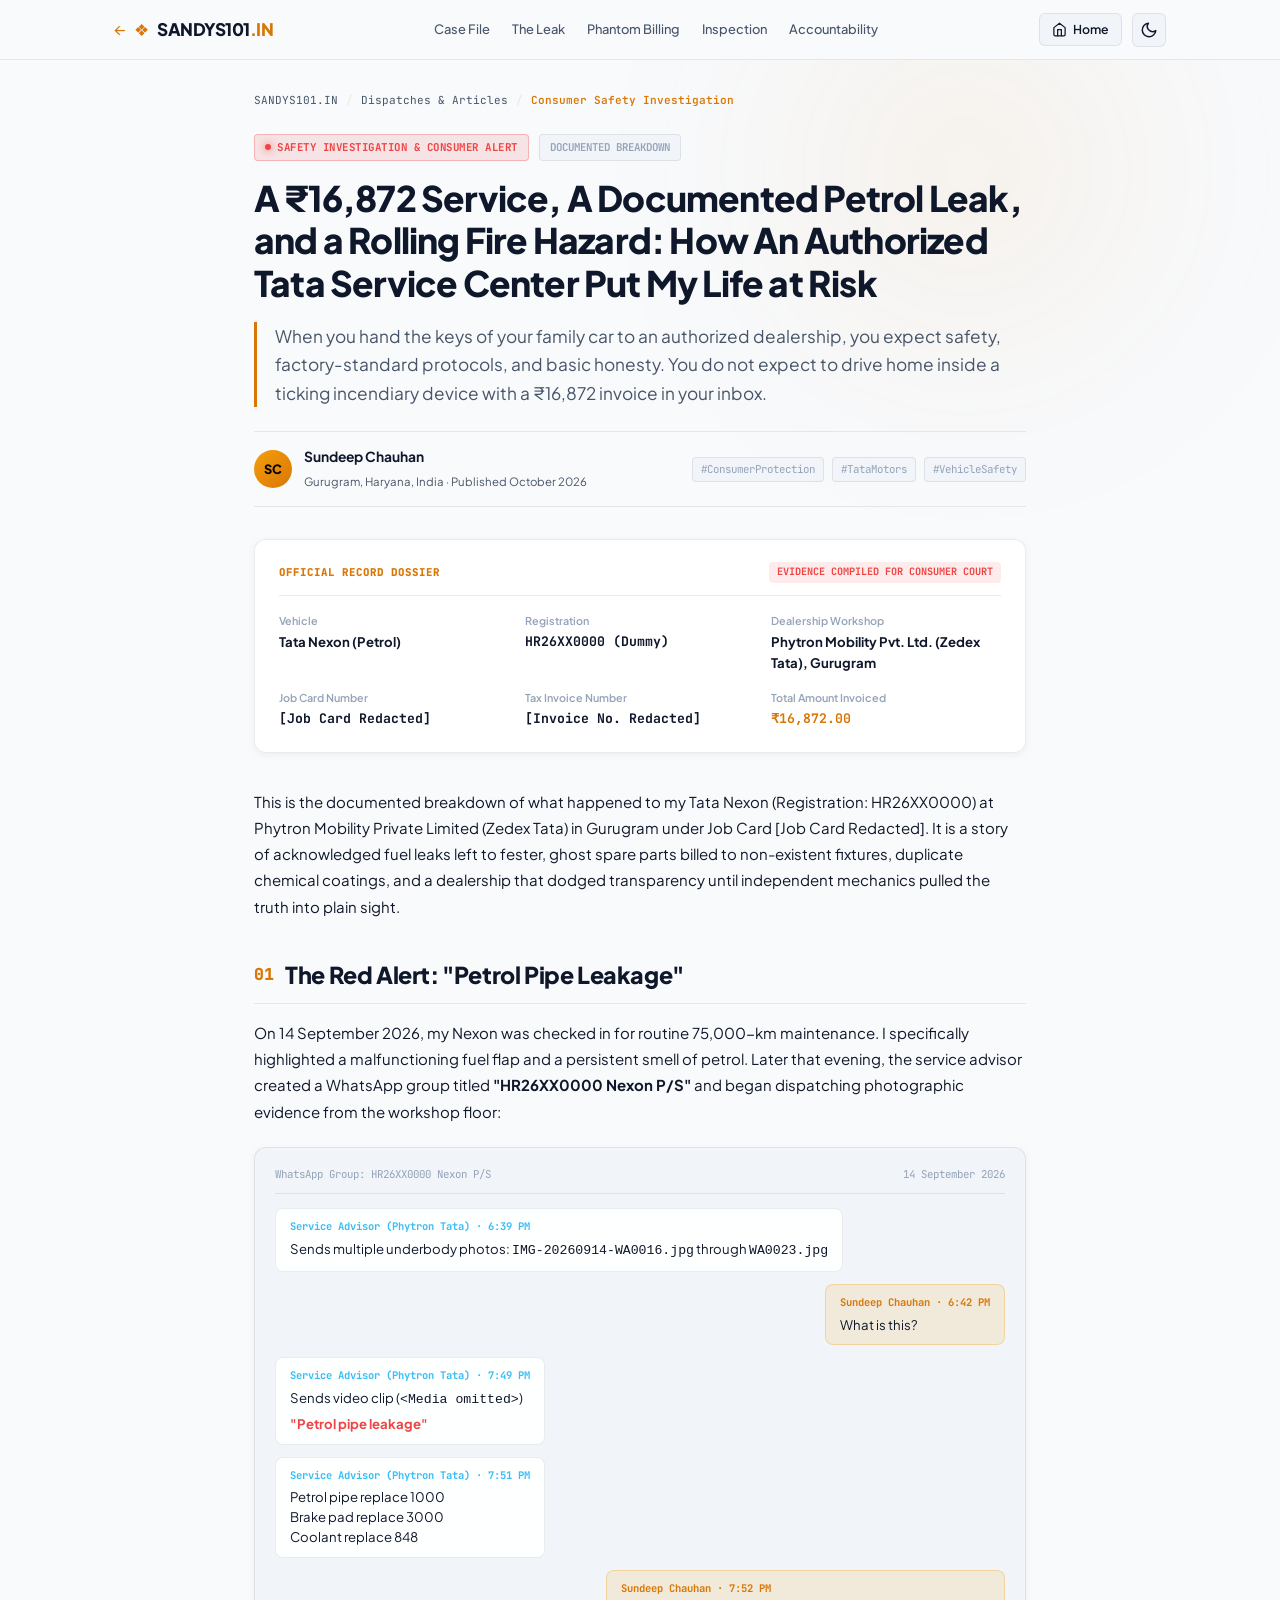
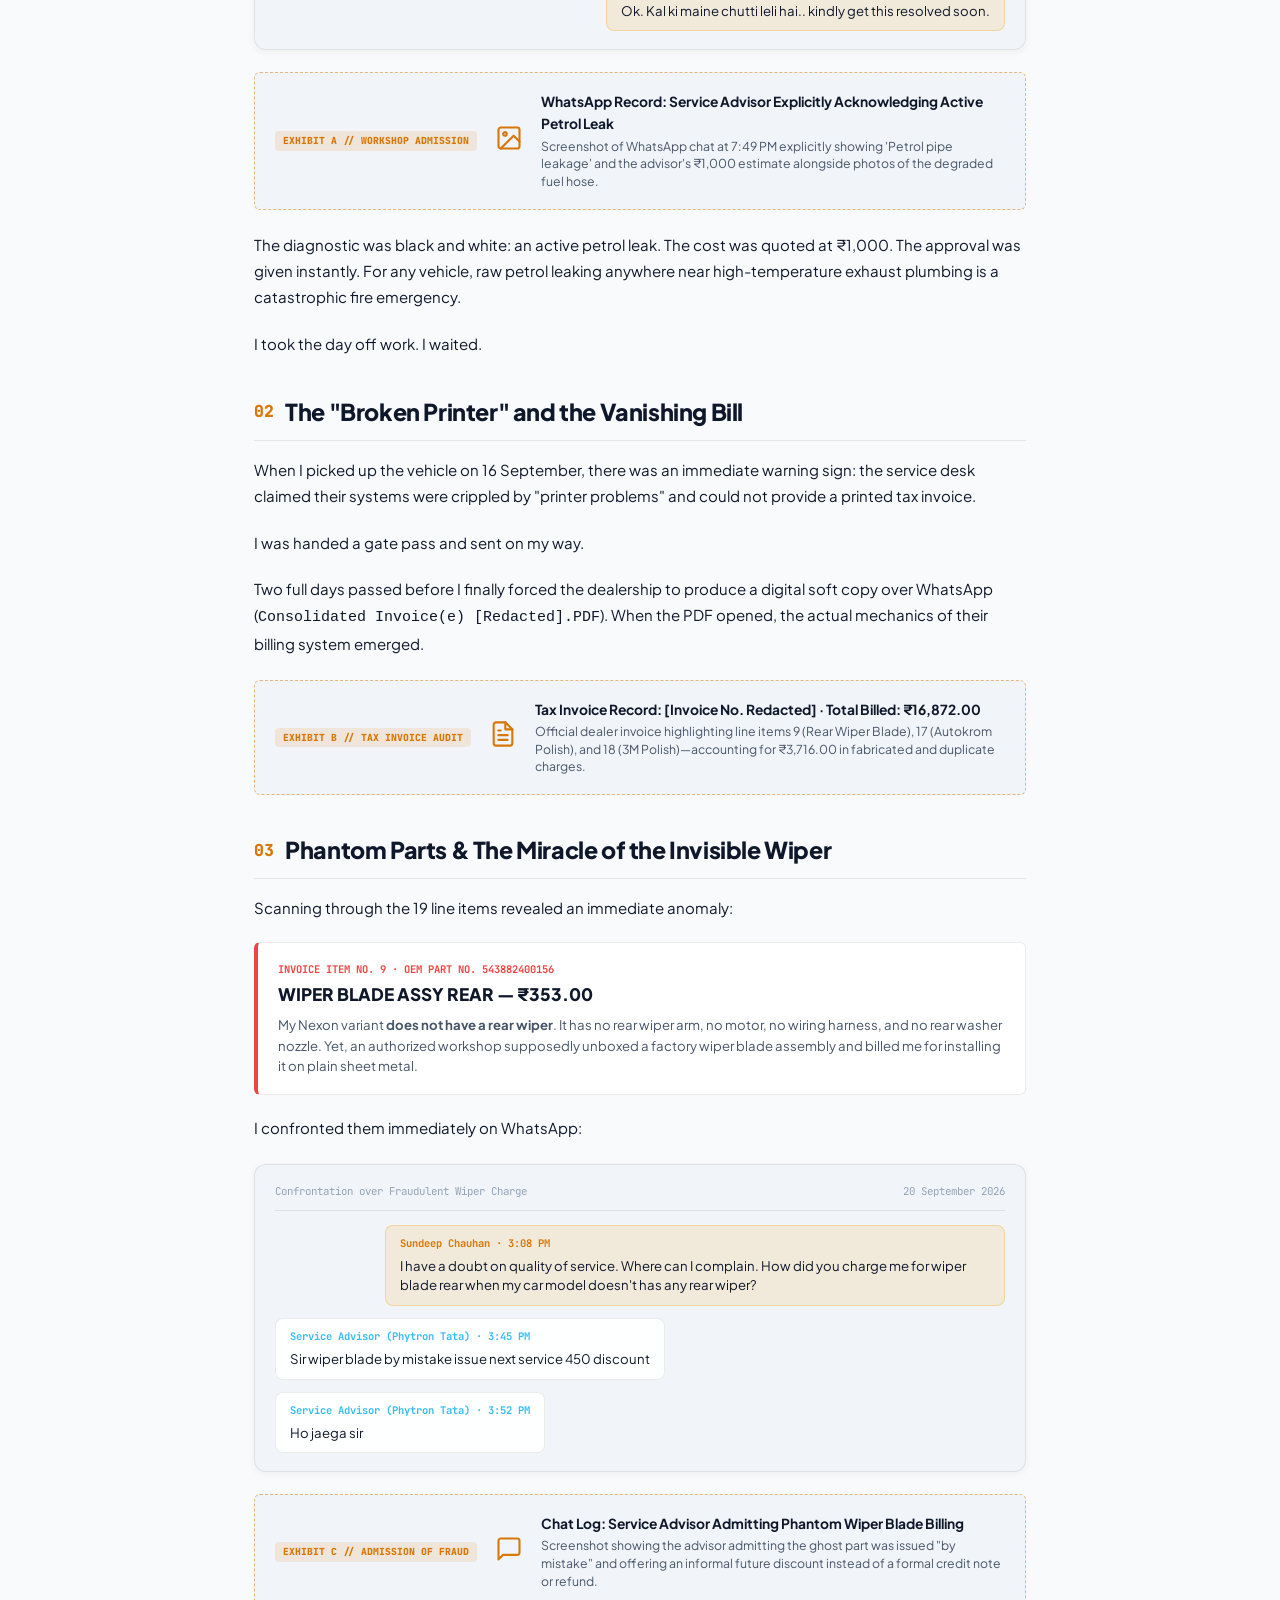
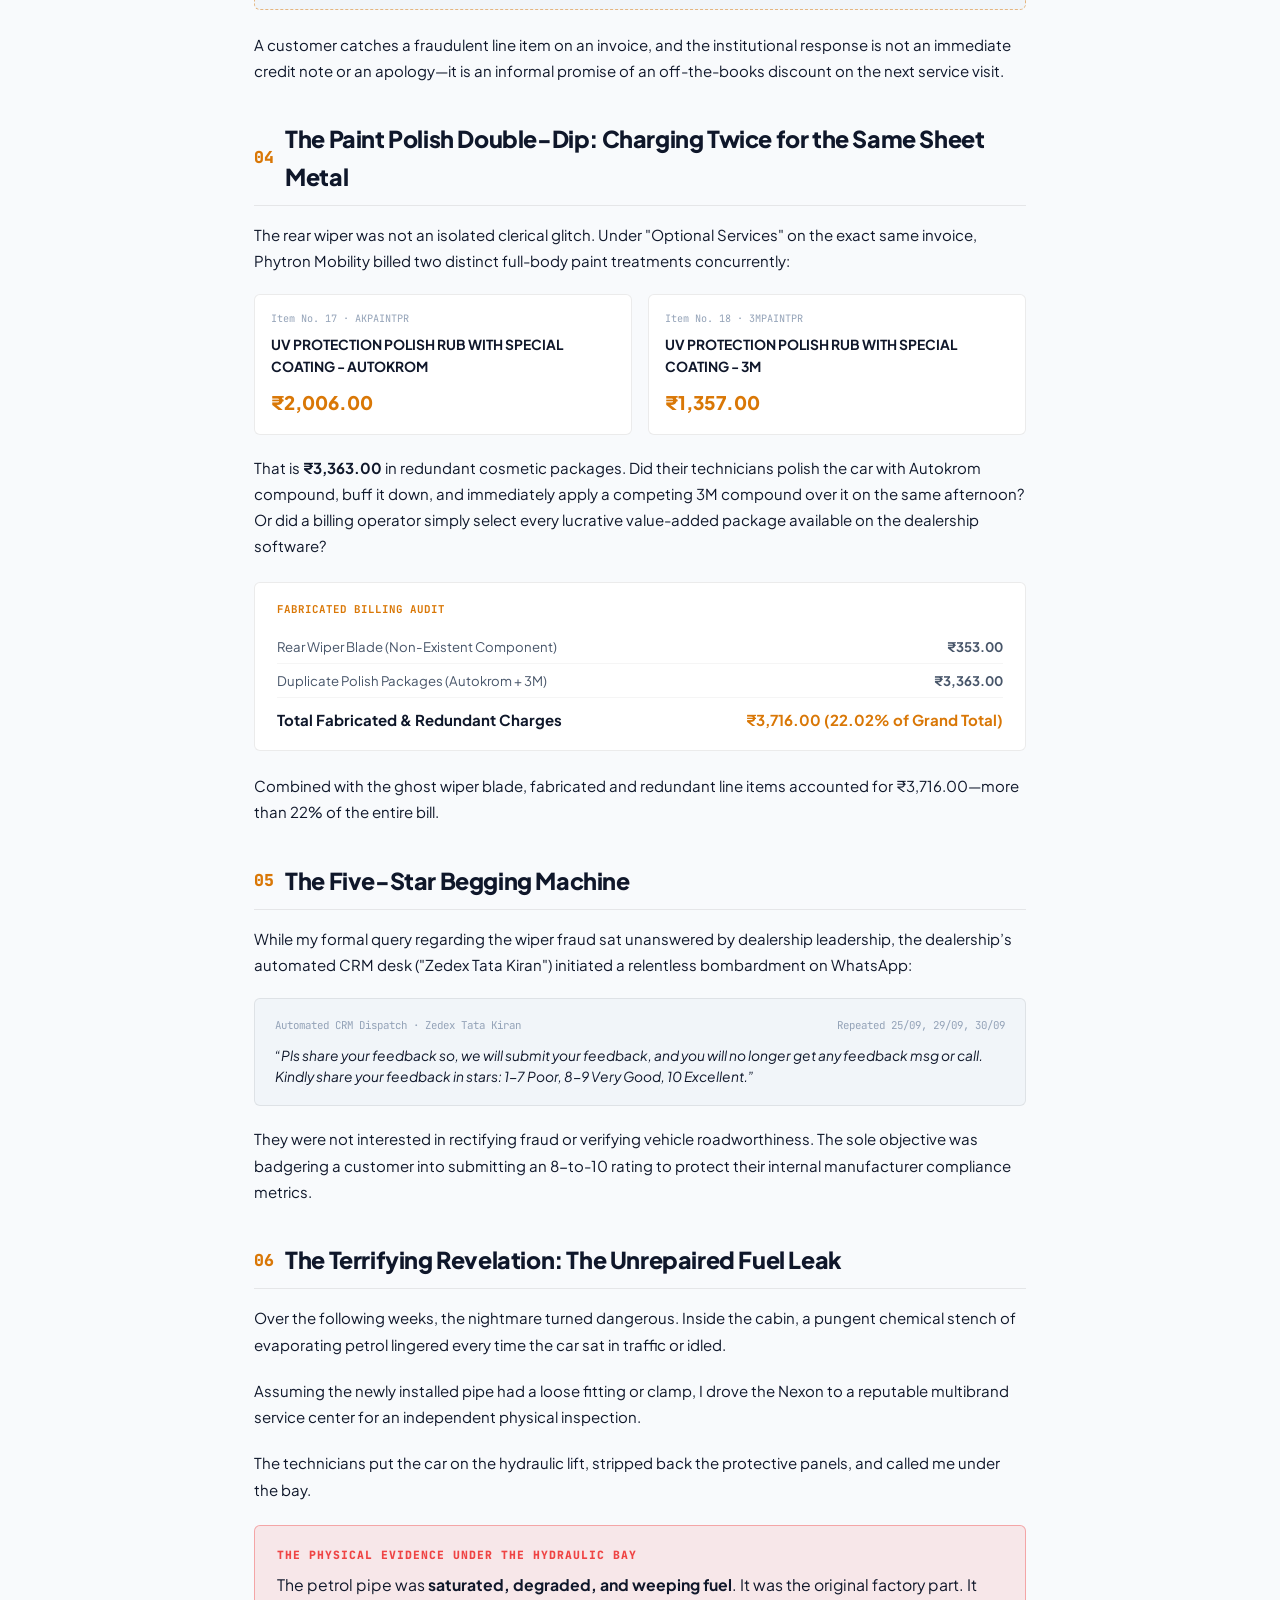
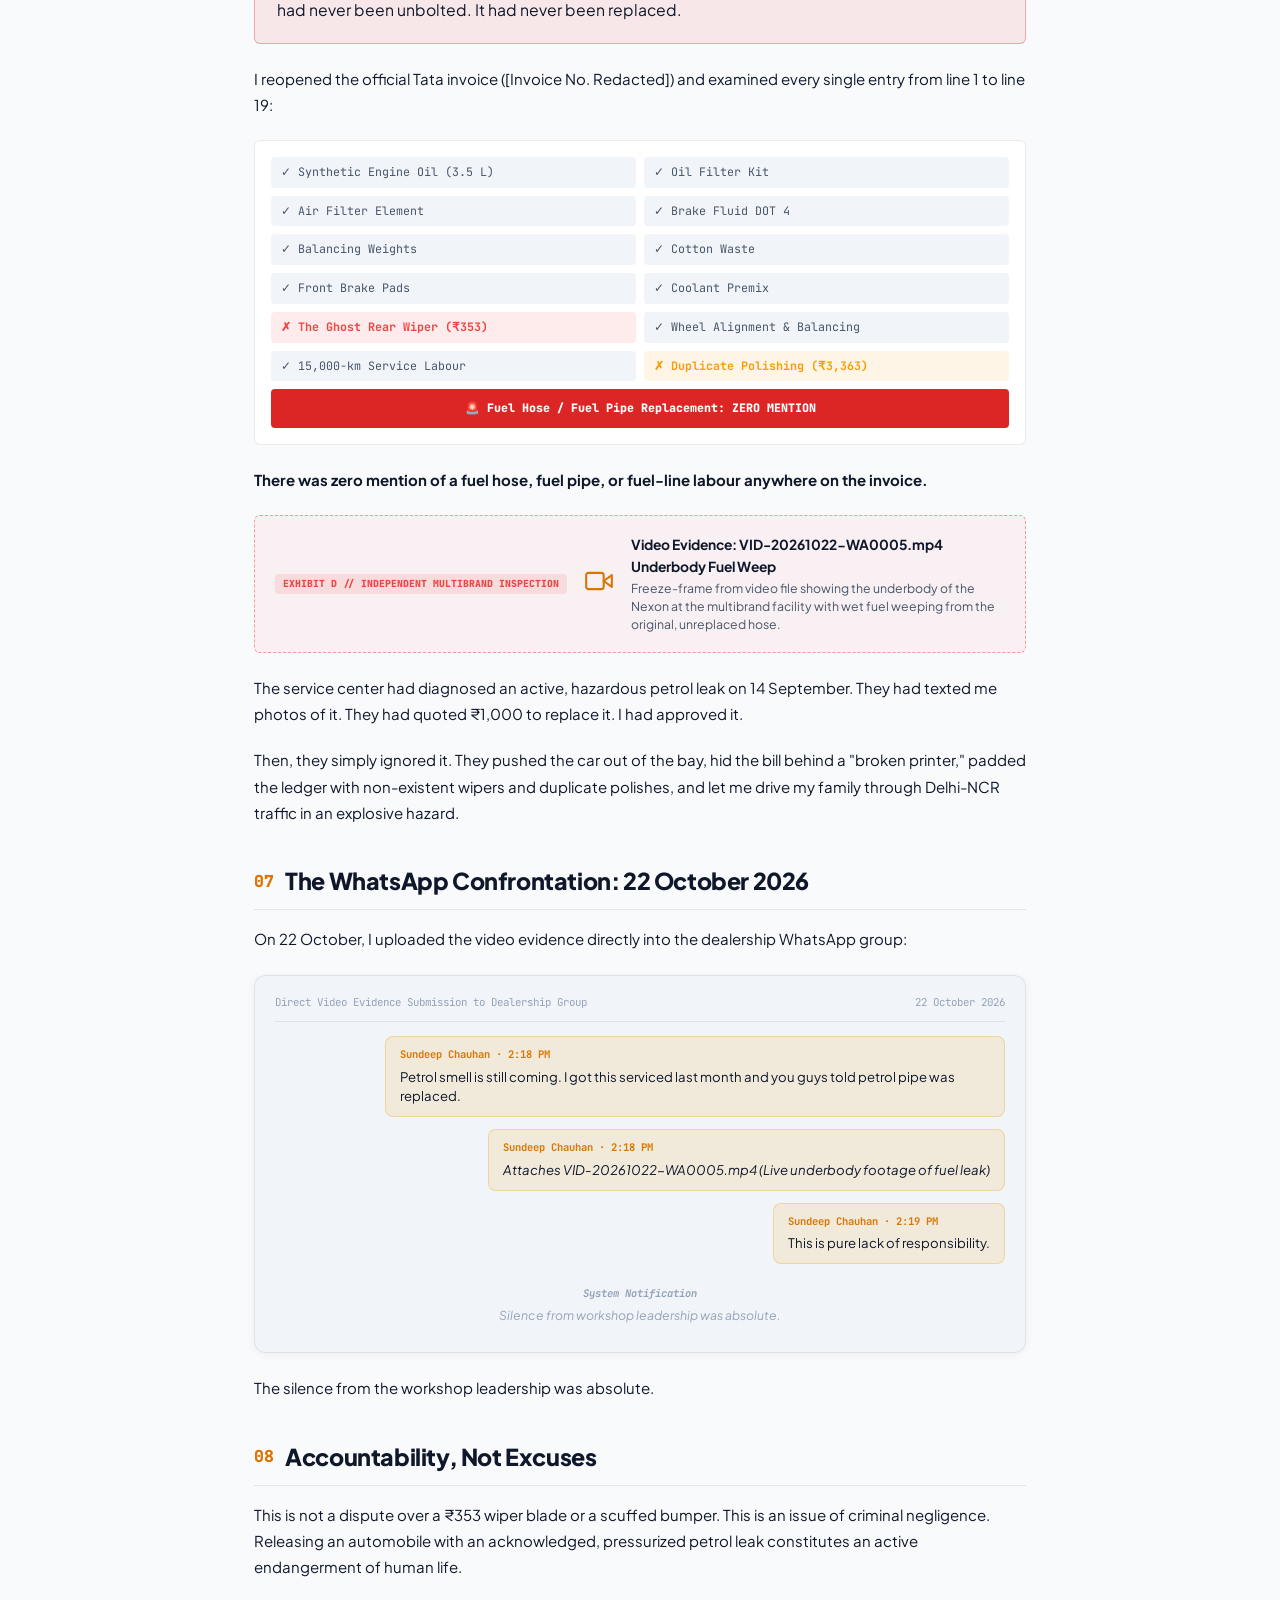
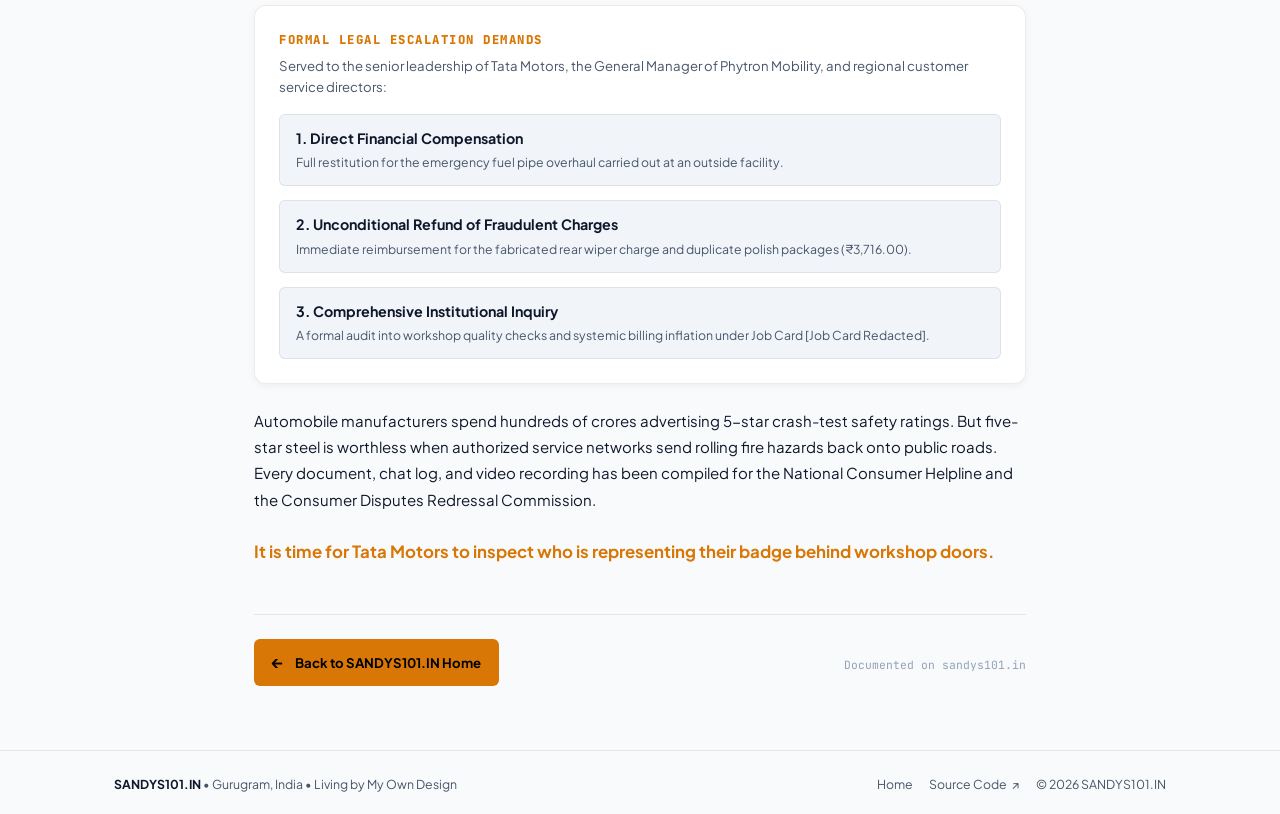
==== commit 34a7369f: "Redact vehicle registration number to dummy HR26XX0000 and mask sensitive invoice and job card detai" ====
--- a/tata-service-center-hazard.html
+++ b/tata-service-center-hazard.html
@@ -137,7 +137,7 @@
           </div>
           <div class="dossier-item">
             <span class="d-label">Registration</span>
-            <strong class="d-val mono">HR26EW6525</strong>
+            <strong class="d-val mono">HR26XX0000 (Dummy)</strong>
           </div>
           <div class="dossier-item">
             <span class="d-label">Dealership Workshop</span>
@@ -145,11 +145,11 @@
           </div>
           <div class="dossier-item">
             <span class="d-label">Job Card Number</span>
-            <strong class="d-val mono">JC-PhyTro-HS1-2627-006215</strong>
+            <strong class="d-val mono">[Job Card Redacted]</strong>
           </div>
           <div class="dossier-item">
             <span class="d-label">Tax Invoice Number</span>
-            <strong class="d-val mono">IPHYSU2627006748</strong>
+            <strong class="d-val mono">[Invoice No. Redacted]</strong>
           </div>
           <div class="dossier-item">
             <span class="d-label">Total Amount Invoiced</span>
@@ -162,7 +162,7 @@
       <article class="article-content">
 
         <p class="prose">
-          This is the documented breakdown of what happened to my Tata Nexon (Registration: HR26EW6525) at Phytron Mobility Private Limited (Zedex Tata) in Gurugram under Job Card JC-PhyTro-HS1-2627-006215. It is a story of acknowledged fuel leaks left to fester, ghost spare parts billed to non-existent fixtures, duplicate chemical coatings, and a dealership that dodged transparency until independent mechanics pulled the truth into plain sight.
+          This is the documented breakdown of what happened to my Tata Nexon (Registration: HR26XX0000) at Phytron Mobility Private Limited (Zedex Tata) in Gurugram under Job Card [Job Card Redacted]. It is a story of acknowledged fuel leaks left to fester, ghost spare parts billed to non-existent fixtures, duplicate chemical coatings, and a dealership that dodged transparency until independent mechanics pulled the truth into plain sight.
         </p>
 
         <!-- Chapter 1 -->
@@ -171,13 +171,13 @@
         </h2>
 
         <p class="prose">
-          On 14 September 2026, my Nexon was checked in for routine 75,000-km maintenance. I specifically highlighted a malfunctioning fuel flap and a persistent smell of petrol. Later that evening, the service advisor created a WhatsApp group titled <strong>"HR26FW6525 Nexon P/S"</strong> and began dispatching photographic evidence from the workshop floor:
+          On 14 September 2026, my Nexon was checked in for routine 75,000-km maintenance. I specifically highlighted a malfunctioning fuel flap and a persistent smell of petrol. Later that evening, the service advisor created a WhatsApp group titled <strong>"HR26XX0000 Nexon P/S"</strong> and began dispatching photographic evidence from the workshop floor:
         </p>
 
         <!-- WhatsApp Log 1 -->
         <div class="chat-transcript-card">
           <div class="chat-header">
-            <span class="chat-title">WhatsApp Group: HR26FW6525 Nexon P/S</span>
+            <span class="chat-title">WhatsApp Group: HR26XX0000 Nexon P/S</span>
             <span class="chat-date">14 September 2026</span>
           </div>
           <div class="chat-messages">
@@ -248,7 +248,7 @@
           I was handed a gate pass and sent on my way.
         </p>
         <p class="prose">
-          Two full days passed before I finally forced the dealership to produce a digital soft copy over WhatsApp (<code>Consolidated Invoice(e) - 2026-09-18T173412.832.PDF</code>). When the PDF opened, the actual mechanics of their billing system emerged.
+          Two full days passed before I finally forced the dealership to produce a digital soft copy over WhatsApp (<code>Consolidated Invoice(e) [Redacted].PDF</code>). When the PDF opened, the actual mechanics of their billing system emerged.
         </p>
 
         <!-- Evidence Exhibit B -->
@@ -264,7 +264,7 @@
             </svg>
           </div>
           <div class="exhibit-content">
-            <strong>Tax Invoice Record: IPHYSU2627006748 · Total Billed: ₹16,872.00</strong>
+            <strong>Tax Invoice Record: [Invoice No. Redacted] · Total Billed: ₹16,872.00</strong>
             <p>Official dealer invoice highlighting line items 9 (Rear Wiper Blade), 17 (Autokrom Polish), and 18 (3M Polish)—accounting for ₹3,716.00 in fabricated and duplicate charges.</p>
           </div>
         </div>
@@ -279,7 +279,7 @@
         </p>
 
         <div class="highlight-callout alert-warning">
-          <div class="callout-tag">INVOICE ITEM NO. 9 (543882400156)</div>
+          <div class="callout-tag">INVOICE ITEM NO. 9 · OEM PART NO. 543882400156</div>
           <div class="callout-title">WIPER BLADE ASSY REAR — ₹353.00</div>
           <p class="callout-desc">
             My Nexon variant <strong>does not have a rear wiper</strong>. It has no rear wiper arm, no motor, no wiring harness, and no rear washer nozzle. Yet, an authorized workshop supposedly unboxed a factory wiper blade assembly and billed me for installing it on plain sheet metal.
@@ -426,7 +426,7 @@
         </div>
 
         <p class="prose">
-          I reopened the official Tata invoice (IPHYSU2627006748) and examined every single entry from line 1 to line 19:
+          I reopened the official Tata invoice ([Invoice No. Redacted]) and examined every single entry from line 1 to line 19:
         </p>
 
         <div class="invoice-checklist-grid">
@@ -540,7 +540,7 @@
             </li>
             <li>
               <strong>3. Comprehensive Institutional Inquiry</strong>
-              <span>A formal audit into workshop quality checks and systemic billing inflation under Job Card JC-PhyTro-HS1-2627-006215.</span>
+              <span>A formal audit into workshop quality checks and systemic billing inflation under Job Card [Job Card Redacted].</span>
             </li>
           </ul>
         </div>
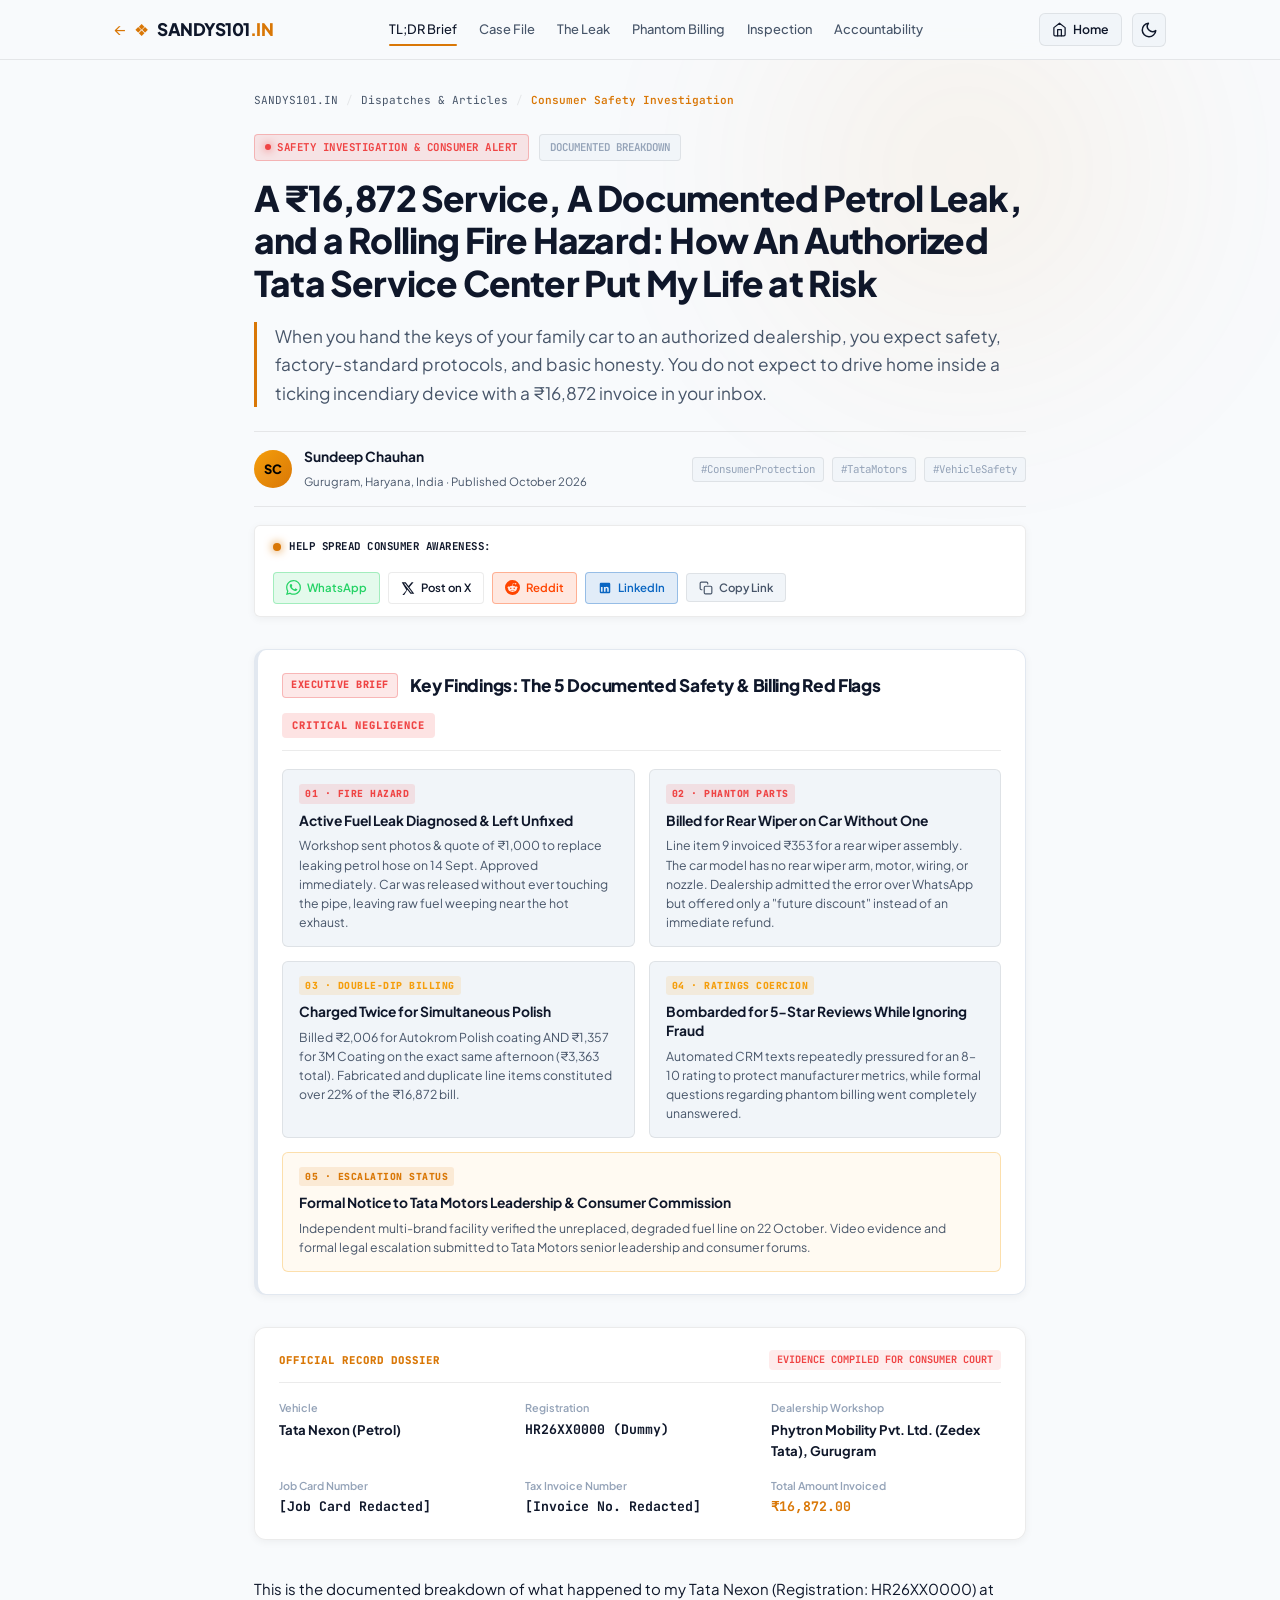
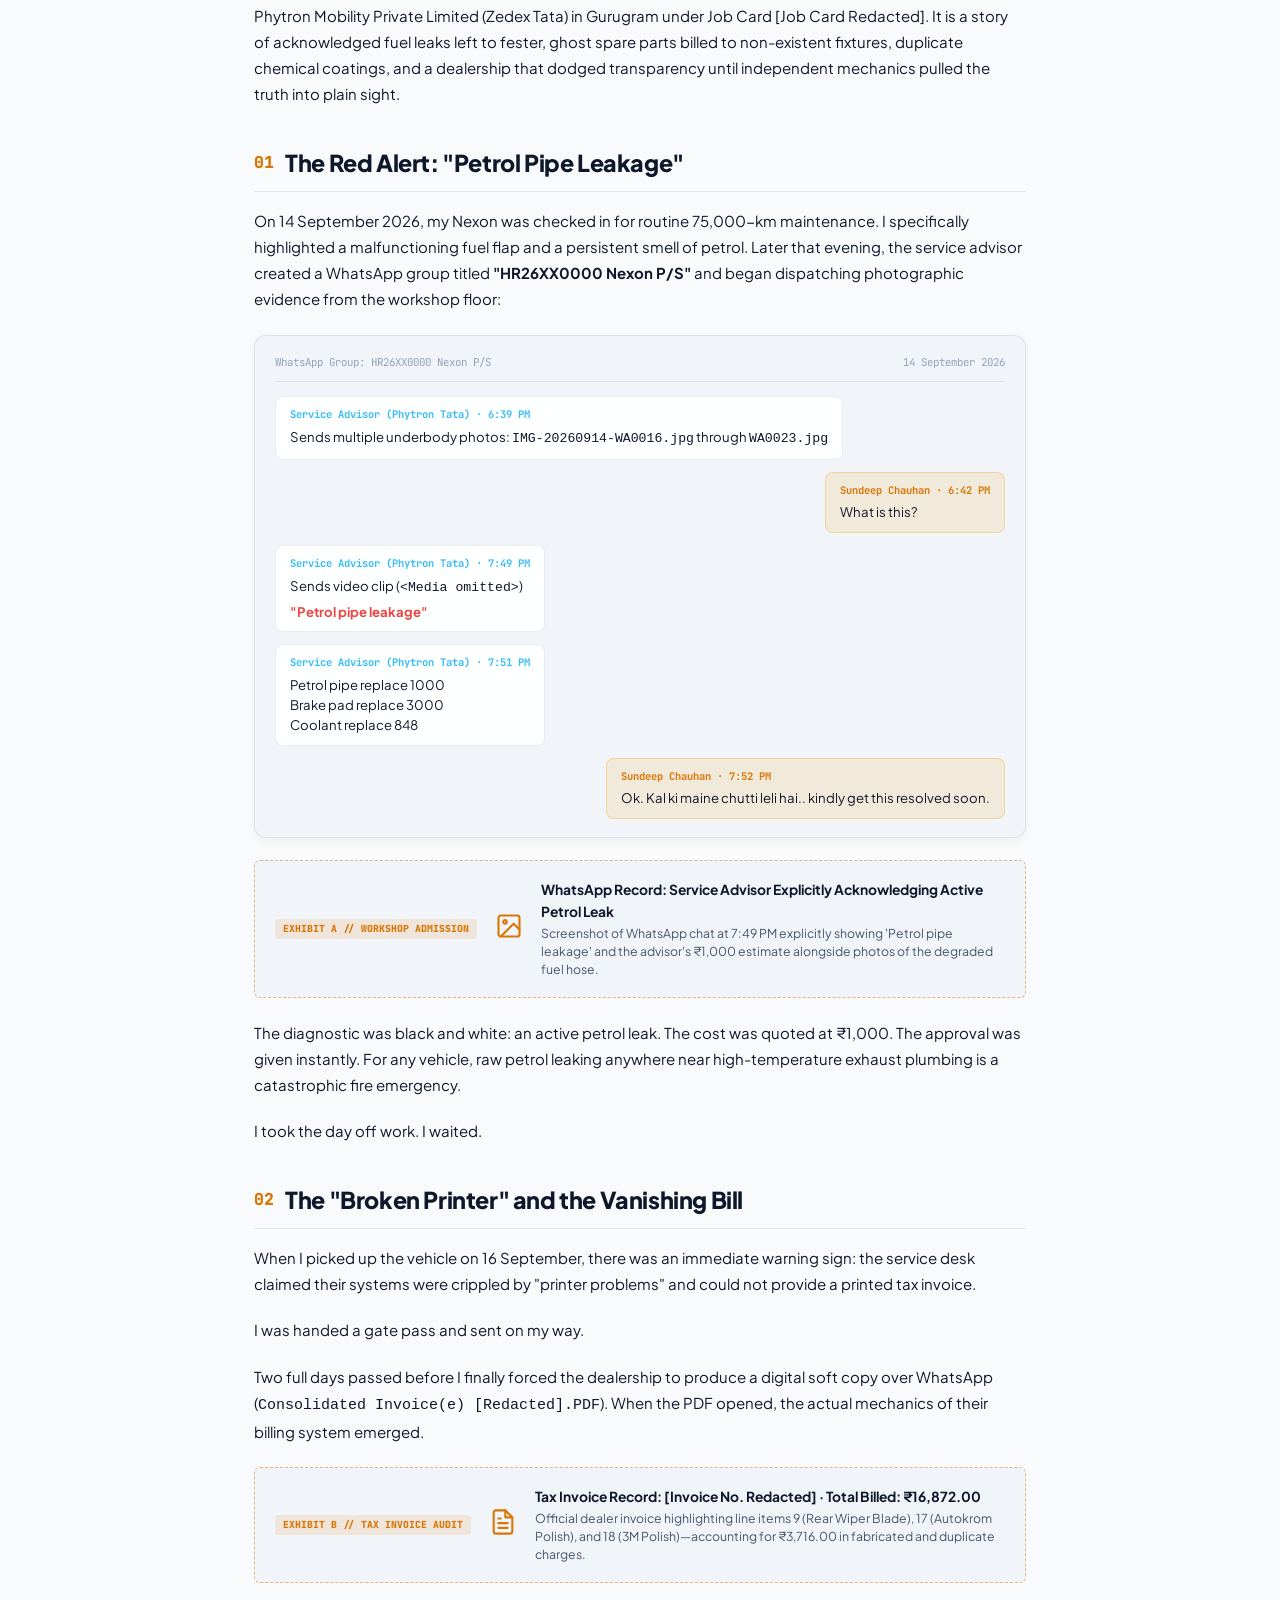
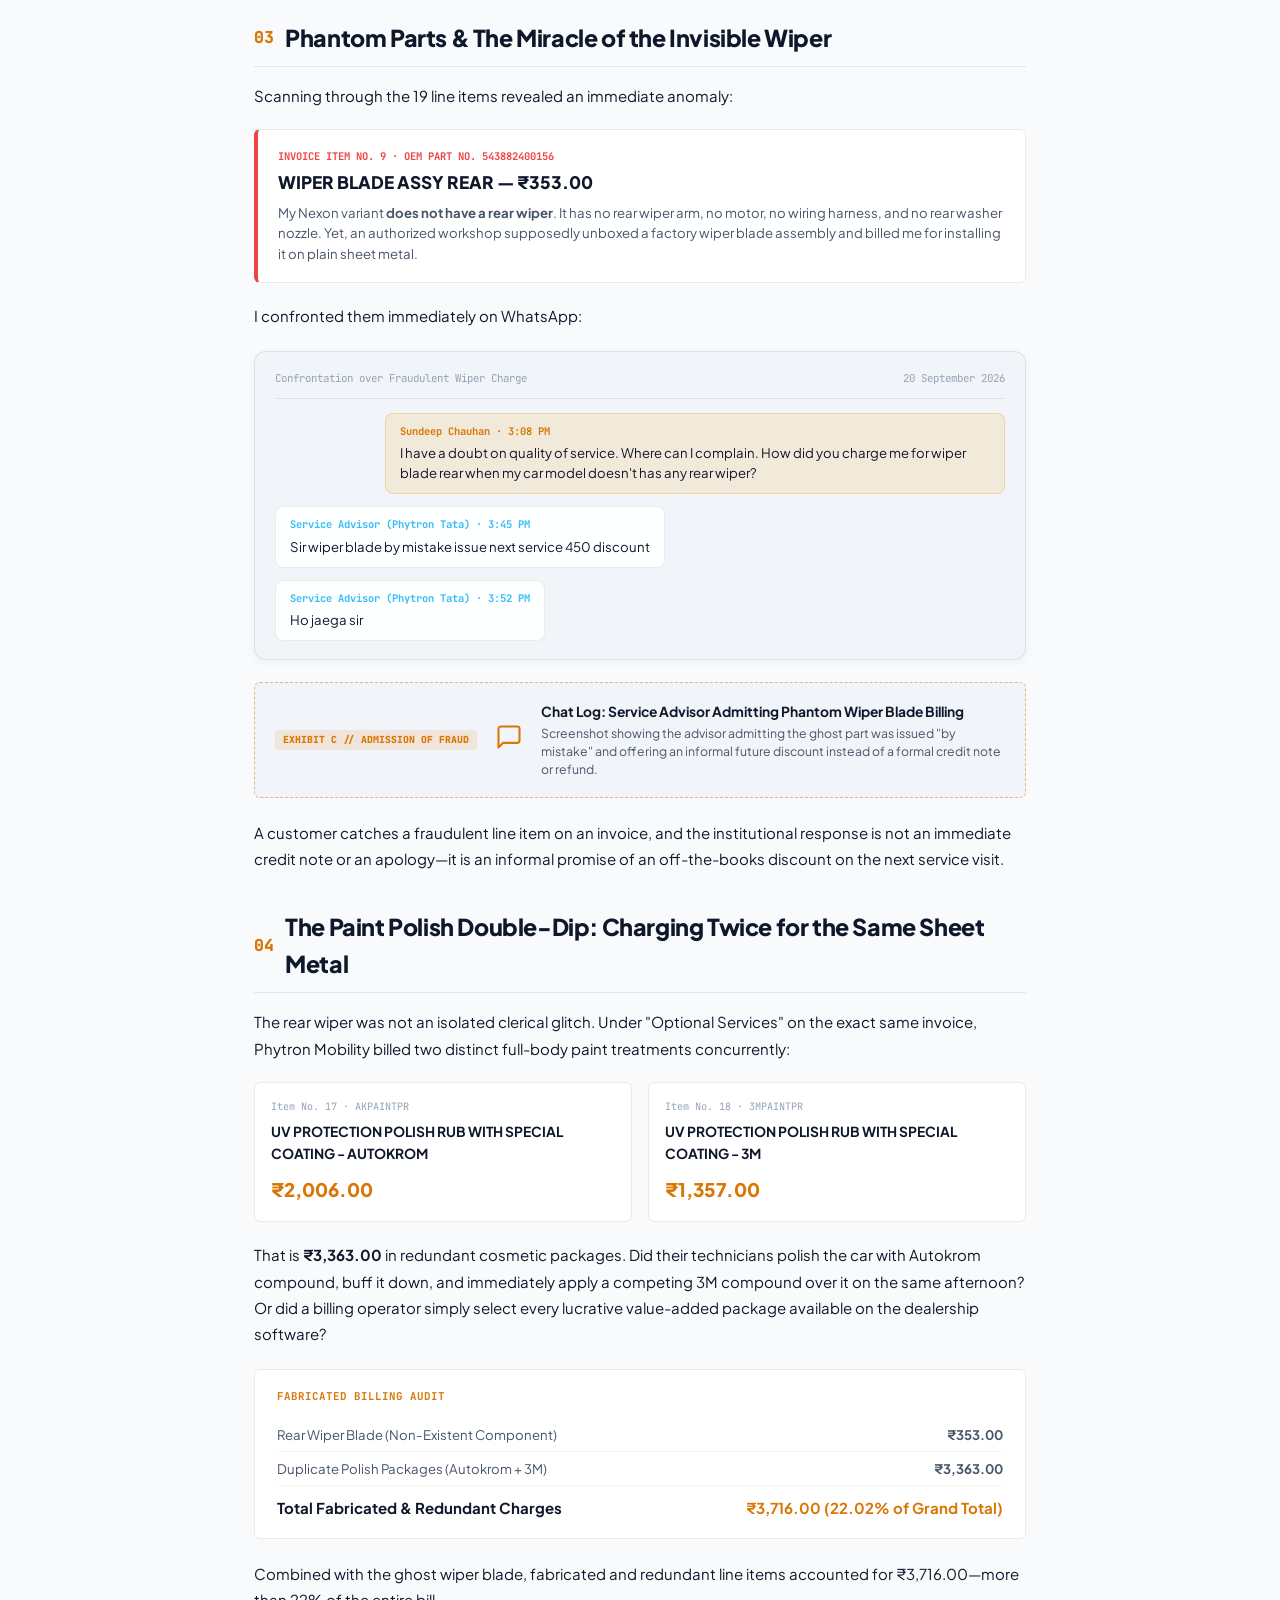
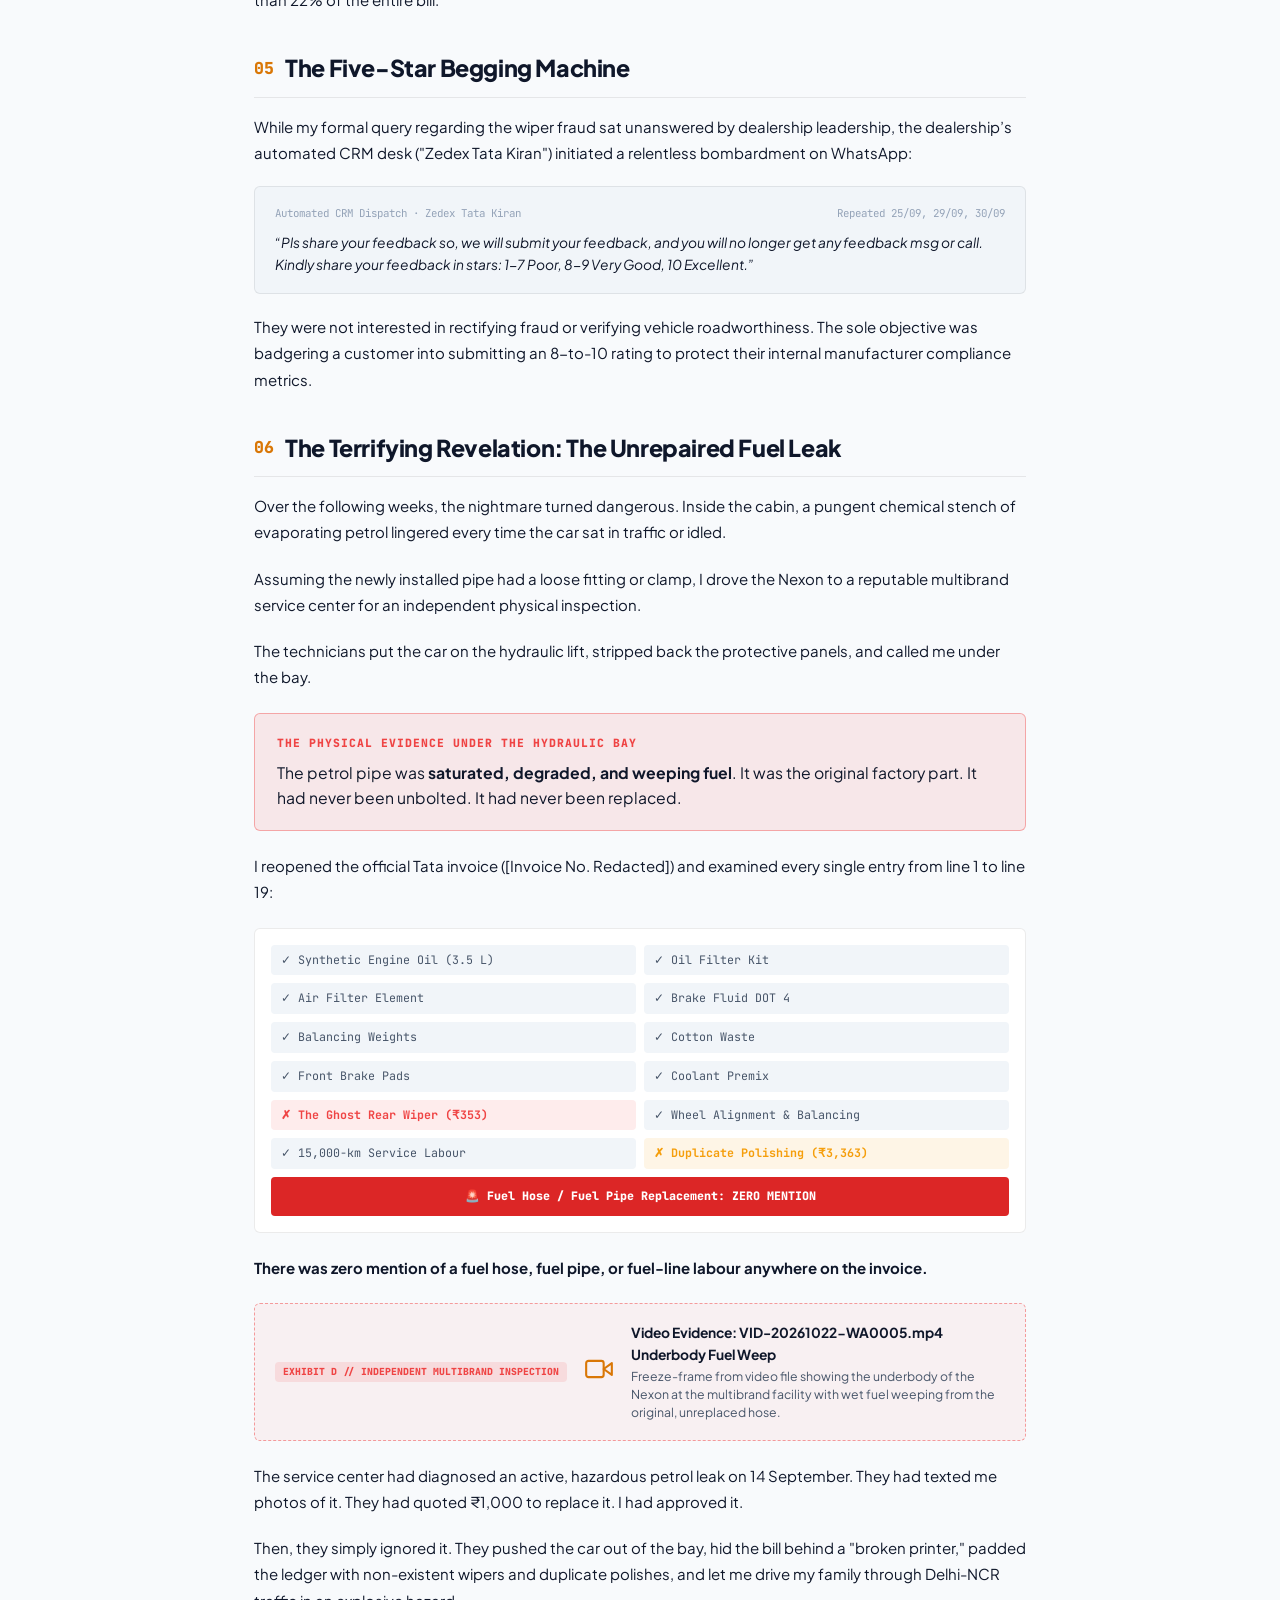
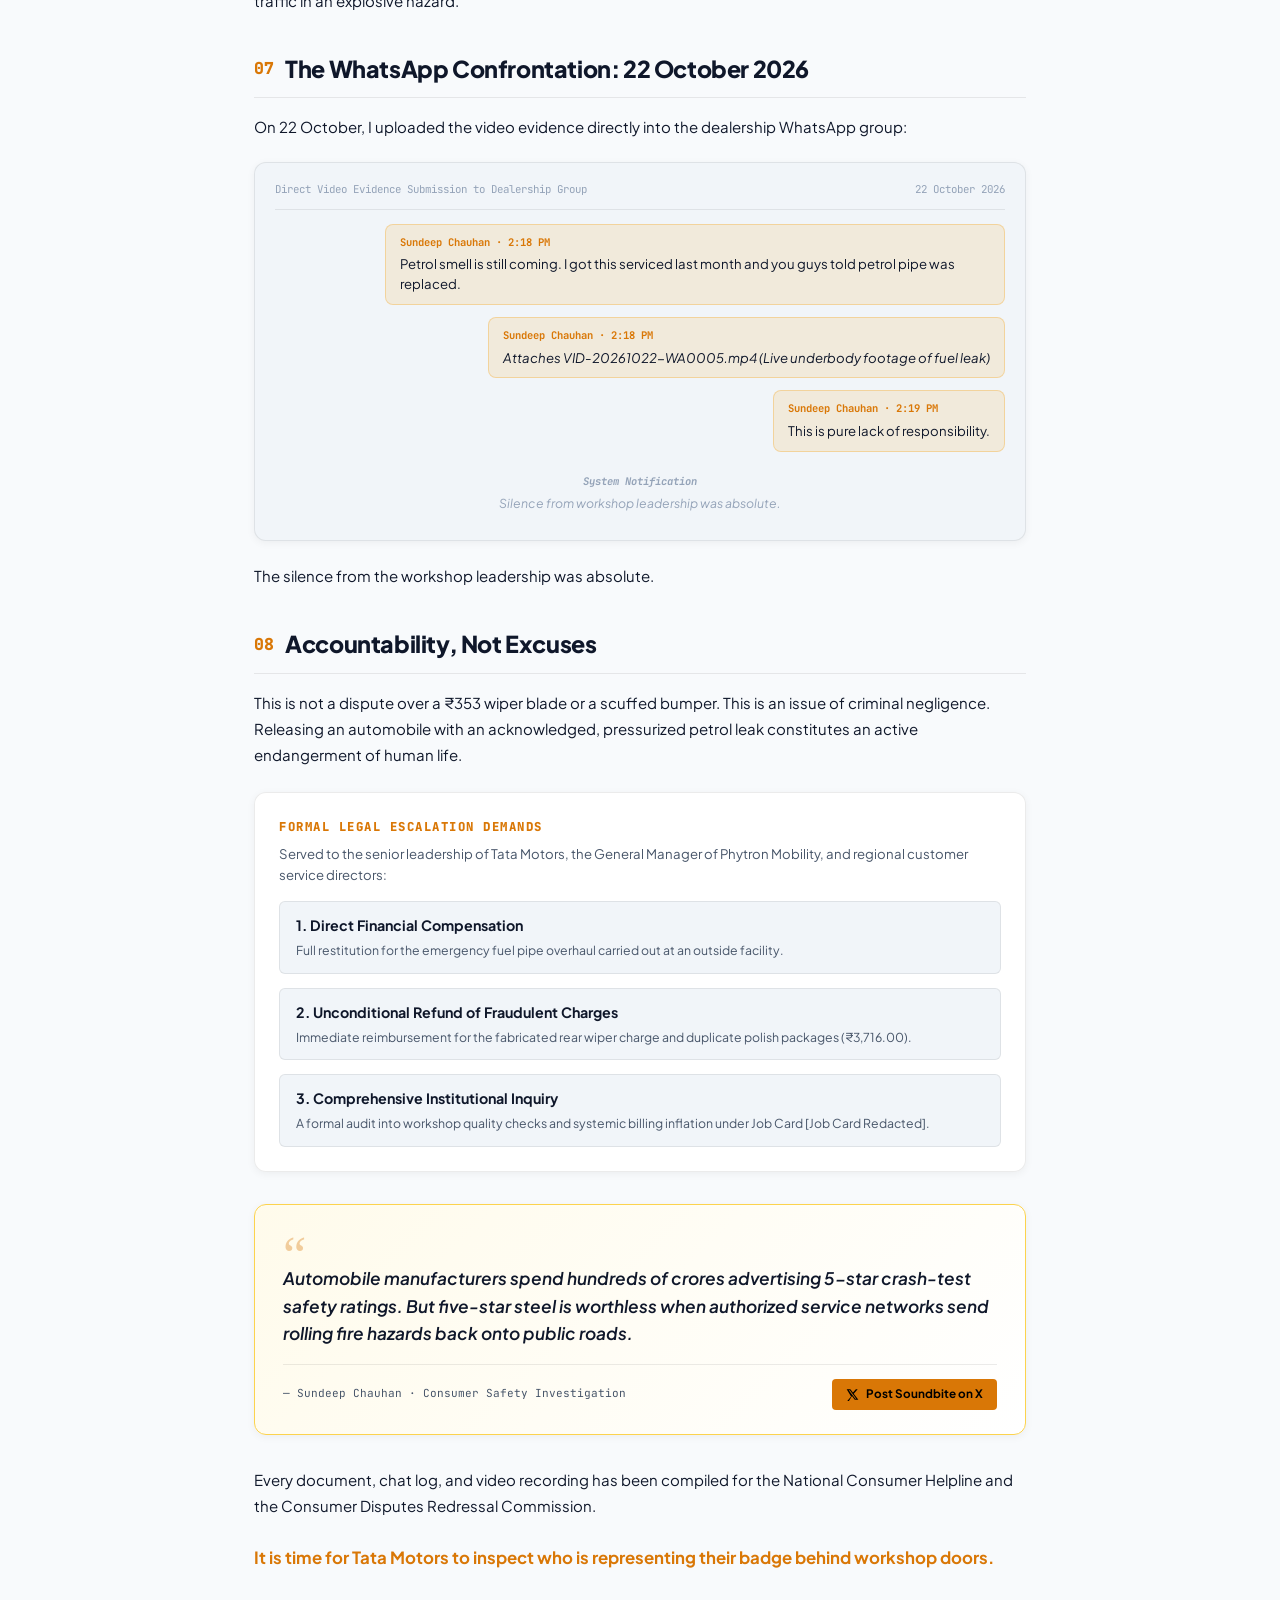
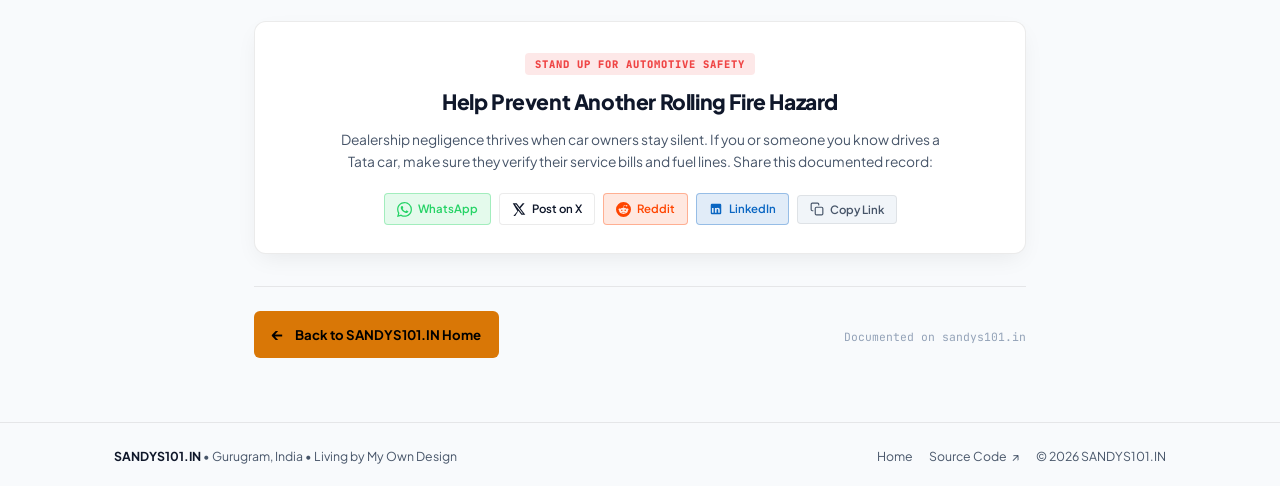
==== commit 6af8f16a: "Add high-converting viral social sharing, TL;DR brief, soundbite quote, and GA4 event tracking" ====
--- a/tata-service-center-hazard.html
+++ b/tata-service-center-hazard.html
@@ -4,8 +4,33 @@
   <meta charset="UTF-8">
   <meta name="viewport" content="width=device-width, initial-scale=1.0">
   <title>A ₹16,872 Service, A Documented Petrol Leak, and a Rolling Fire Hazard — SANDYS101.IN</title>
-  <meta name="description" content="A ₹16,872 Service, A Documented Petrol Leak, and a Rolling Fire Hazard: How An Authorized Tata Service Center Put My Life at Risk. Documented investigative report by Sundeep Chauhan.">
   
+  <!-- Primary SEO Meta Tags -->
+  <meta name="description" content="A ₹16,872 Service, A Documented Petrol Leak, and a Rolling Fire Hazard: How An Authorized Tata Service Center Put My Life at Risk. Documented consumer safety breakdown by Sundeep Chauhan.">
+  <meta name="author" content="Sundeep Chauhan">
+  <meta name="keywords" content="Tata Nexon, Tata Motors, service center fraud, petrol leak hazard, Phytron Mobility, Zedex Tata Gurugram, consumer court, automotive safety, consumer investigation">
+  <meta name="robots" content="index, follow, max-image-preview:large, max-snippet:-1, max-video-preview:-1">
+  <link rel="canonical" href="https://sandys101.in/tata-service-center-hazard.html">
+  <meta name="theme-color" content="#090c10">
+
+  <!-- Open Graph / Facebook / WhatsApp -->
+  <meta property="og:type" content="article">
+  <meta property="og:site_name" content="SANDYS101.IN">
+  <meta property="og:url" content="https://sandys101.in/tata-service-center-hazard.html">
+  <meta property="og:title" content="A ₹16,872 Service, A Documented Petrol Leak, and a Rolling Fire Hazard">
+  <meta property="og:description" content="How An Authorized Tata Service Center in Gurugram billed ₹16,872, charged for phantom parts, and released a car with an active, unreplaced petrol leak.">
+  <meta property="og:image" content="https://sandys101.in/photos/IMG_3929.jpg">
+  <meta property="og:locale" content="en_IN">
+  <meta property="article:published_time" content="2026-10-24T08:00:00+05:30">
+  <meta property="article:author" content="Sundeep Chauhan">
+  <meta property="article:section" content="Consumer Investigation">
+
+  <!-- Twitter Card -->
+  <meta name="twitter:card" content="summary_large_image">
+  <meta name="twitter:title" content="A ₹16,872 Service, A Documented Petrol Leak, and a Rolling Fire Hazard">
+  <meta name="twitter:description" content="How An Authorized Tata Service Center in Gurugram billed ₹16,872, charged for phantom parts, and released a car with an active, unreplaced petrol leak.">
+  <meta name="twitter:image" content="https://sandys101.in/photos/IMG_3929.jpg">
+
   <!-- Favicon SVG -->
   <link rel="icon" href="data:image/svg+xml,<svg xmlns=%22http://www.w3.org/2000/svg%22 viewBox=%220 0 100 100%22><text y=%22.9em%22 font-size=%2290%22>⚠️</text></svg>">
   
@@ -14,6 +39,46 @@
   <link rel="preconnect" href="https://fonts.gstatic.com" crossorigin>
   <link href="https://fonts.googleapis.com/css2?family=JetBrains+Mono:wght@400;500;600;700&family=Plus+Jakarta+Sans:wght@300;400;500;600;700;800&display=swap" rel="stylesheet">
   
+  <!-- Schema.org Article Structured Data -->
+  <script type="application/ld+json">
+  {
+    "@context": "https://schema.org",
+    "@type": "Article",
+    "mainEntityOfPage": {
+      "@type": "WebPage",
+      "@id": "https://sandys101.in/tata-service-center-hazard.html"
+    },
+    "headline": "A ₹16,872 Service, A Documented Petrol Leak, and a Rolling Fire Hazard: How An Authorized Tata Service Center Put My Life at Risk",
+    "description": "Documented breakdown of an acknowledged fuel leak left to fester, ghost wiper parts, and duplicate polish billing by an authorized Tata dealership in Gurugram.",
+    "image": "https://sandys101.in/photos/IMG_3929.jpg",
+    "author": {
+      "@type": "Person",
+      "name": "Sundeep Chauhan",
+      "url": "https://sandys101.in/"
+    },
+    "publisher": {
+      "@type": "Organization",
+      "name": "SANDYS101.IN",
+      "url": "https://sandys101.in/"
+    },
+    "datePublished": "2026-10-24T08:00:00+05:30",
+    "dateModified": "2026-10-24T09:25:00+05:30",
+    "articleSection": "Consumer Investigation & Vehicle Safety"
+  }
+  </script>
+
+  <!-- Google Analytics 4 (GA4) -->
+  <script async src="https://www.googletagmanager.com/gtag/js?id=G-7QKE18VCX2"></script>
+  <script>
+    window.dataLayer = window.dataLayer || [];
+    function gtag(){dataLayer.push(arguments);}
+    gtag('js', new Date());
+    gtag('config', 'G-7QKE18VCX2', {
+      'send_page_view': true,
+      'anonymize_ip': true
+    });
+  </script>
+
   <!-- Main Stylesheet -->
   <link rel="stylesheet" href="style.css">
 </head>
@@ -35,6 +100,7 @@
 
       <!-- Quick Section Anchor Links for Article -->
       <nav class="nav-menu" aria-label="Article Navigation">
+        <a href="#summary" class="nav-item">TL;DR Brief</a>
         <a href="#dossier" class="nav-item">Case File</a>
         <a href="#petrol-leak" class="nav-item">The Leak</a>
         <a href="#phantom-billing" class="nav-item">Phantom Billing</a>
@@ -122,7 +188,86 @@
           </div>
         </div>
 
+        <!-- Sticky / Top Viral Social Share Bar -->
+        <div class="viral-share-bar" aria-label="Share this investigative report">
+          <div class="share-prompt">
+            <span class="share-pulse"></span>
+            <span class="share-title">HELP SPREAD CONSUMER AWARENESS:</span>
+          </div>
+          <div class="share-buttons">
+            <a href="https://api.whatsapp.com/send?text=%F0%9F%9A%A8%20*URGENT%20CONSUMER%20ALERT*%3A%20An%20authorized%20Tata%20service%20center%20in%20Gurugram%20diagnosed%20an%20active%20petrol%20leak%20on%20my%20Nexon%2C%20charged%20%E2%82%B916%2C872%20(with%20phantom%20wiper%20parts%20%26%20duplicate%20polish)%2C%20and%20released%20the%20car%20*WITHOUT*%20replacing%20the%20leaking%20fuel%20pipe!%0A%0ARead%20the%20full%20documented%20investigation%20here%3A%0Ahttps%3A%2F%2Fsandys101.in%2Ftata-service-center-hazard.html" target="_blank" rel="noopener noreferrer" class="share-btn whatsapp" title="Share via WhatsApp">
+              <svg width="15" height="15" viewBox="0 0 24 24" fill="currentColor" aria-hidden="true">
+                <path d="M17.472 14.382c-.297-.149-1.758-.867-2.03-.967-.273-.099-.471-.148-.67.15-.197.297-.767.966-.94 1.164-.173.199-.347.223-.644.075-.297-.15-1.255-.463-2.39-1.475-.883-.788-1.48-1.761-1.653-2.059-.173-.297-.018-.458.13-.606.134-.133.298-.347.446-.52.149-.174.198-.298.298-.497.099-.198.05-.371-.025-.52-.075-.149-.669-1.612-.916-2.207-.242-.579-.487-.5-.669-.51-.173-.008-.371-.01-.57-.01-.198 0-.52.074-.792.372-.272.297-1.04 1.016-1.04 2.479 0 1.462 1.065 2.875 1.213 3.074.149.198 2.096 3.2 5.077 4.487.709.306 1.262.489 1.694.625.712.227 1.36.195 1.871.118.571-.085 1.758-.719 2.006-1.413.248-.694.248-1.289.173-1.413-.074-.124-.272-.198-.57-.347m-5.421 7.403h-.004a9.87 9.87 0 01-5.031-1.378l-.361-.214-3.741.982.998-3.648-.235-.374a9.86 9.86 0 01-1.51-5.26c.001-5.45 4.436-9.884 9.888-9.884 2.64 0 5.122 1.03 6.988 2.898a9.825 9.825 0 012.893 6.994c-.003 5.45-4.437 9.884-9.885 9.884m8.413-18.297A11.815 11.815 0 0012.05 0C5.495 0 .16 5.335.157 11.892c0 2.096.547 4.142 1.588 5.945L0 24l6.335-1.662c1.746.953 3.71 1.456 5.711 1.457h.005c6.554 0 11.89-5.335 11.893-11.893a11.821 11.821 0 00-3.48-8.413z"/>
+              </svg>
+              <span>WhatsApp</span>
+            </a>
+            <a href="https://twitter.com/intent/tweet?text=%F0%9F%9A%A8%20A%20%E2%82%B916%2C872%20Service%2C%20A%20Documented%20Petrol%20Leak%2C%20and%20a%20Rolling%20Fire%20Hazard%3A%20How%20an%20authorized%20Tata%20service%20center%20put%20my%20life%20at%20risk.%20%40TataMotors%20%40TataMotors_Cars%20%40jagograhakjago&url=https%3A%2F%2Fsandys101.in%2Ftata-service-center-hazard.html&hashtags=TataMotors,RoadSafety,ConsumerCourt" target="_blank" rel="noopener noreferrer" class="share-btn x-twitter" title="Share on X (Twitter)">
+              <svg width="14" height="14" viewBox="0 0 24 24" fill="currentColor" aria-hidden="true">
+                <path d="M18.244 2.25h3.308l-7.227 8.26 8.502 11.24H16.17l-5.214-6.817L4.99 24.75H1.68l7.73-8.835L1.254 2.25H8.08l4.713 6.231zm-1.161 17.52h1.833L7.084 4.126H5.117z"/>
+              </svg>
+              <span>Post on X</span>
+            </a>
+            <a href="https://www.reddit.com/submit?url=https%3A%2F%2Fsandys101.in%2Ftata-service-center-hazard.html&title=A%20%E2%82%B916%2C872%20Service%2C%20A%20Documented%20Petrol%20Leak%2C%20and%20a%20Rolling%20Fire%20Hazard%3A%20How%20An%20Authorized%20Tata%20Service%20Center%20Put%20My%20Life%20at%20Risk" target="_blank" rel="noopener noreferrer" class="share-btn reddit" title="Post to Reddit r/CarsIndia">
+              <svg width="15" height="15" viewBox="0 0 24 24" fill="currentColor" aria-hidden="true">
+                <path d="M12 0A12 12 0 0 0 0 12a12 12 0 0 0 12 12 12 12 0 0 0 12-12A12 12 0 0 0 12 0zm5.01 4.744c.688 0 1.25.561 1.25 1.249a1.25 1.25 0 0 1-2.498.056l-2.597-.547-.8 3.747c1.824.07 3.48.632 4.674 1.488.308-.309.73-.491 1.207-.491.968 0 1.754.786 1.754 1.754 0 .716-.435 1.333-1.01 1.614a3.111 3.111 0 0 1 .042.52c0 2.694-3.13 4.87-7.004 4.87-3.874 0-7.004-2.176-7.004-4.87 0-.183.015-.366.043-.534A1.748 1.748 0 0 1 4.028 12c0-.968.786-1.754 1.754-1.754.463 0 .898.196 1.207.49 1.207-.883 2.878-1.43 4.744-1.487l.885-4.182a.342.342 0 0 1 .14-.197.35.35 0 0 1 .238-.042l2.906.617a1.214 1.214 0 0 1 1.108-.702zM9.25 12C8.561 12 8 12.562 8 13.25c0 .687.561 1.248 1.25 1.248.687 0 1.248-.561 1.248-1.249 0-.688-.561-1.249-1.249-1.249zm5.5 0c-.687 0-1.248.561-1.248 1.25 0 .687.561 1.248 1.249 1.248.688 0 1.249-.561 1.249-1.249 0-.687-.562-1.249-1.25-1.249zm-5.466 3.99a.327.327 0 0 0-.231.094.33.33 0 0 0 0 .463c.842.842 2.484.913 2.961.913.477 0 2.105-.056 2.961-.913a.361.361 0 0 0 .029-.463.33.33 0 0 0-.464 0c-.547.533-1.684.73-2.512.73-.828 0-1.979-.196-2.512-.73a.326.326 0 0 0-.232-.095z"/>
+              </svg>
+              <span>Reddit</span>
+            </a>
+            <a href="https://www.linkedin.com/sharing/share-offsite/?url=https%3A%2F%2Fsandys101.in%2Ftata-service-center-hazard.html" target="_blank" rel="noopener noreferrer" class="share-btn linkedin" title="Share on LinkedIn">
+              <svg width="14" height="14" viewBox="0 0 24 24" fill="currentColor" aria-hidden="true">
+                <path d="M19 3a2 2 0 0 1 2 2v14a2 2 0 0 1-2 2H5a2 2 0 0 1-2-2V5a2 2 0 0 1 2-2h14m-.5 15.5v-5.3a3.26 3.26 0 0 0-3.26-3.26c-.85 0-1.84.52-2.28 1.3v-1.11h-2.79v8.37h2.79v-4.93c0-.77.62-1.4 1.39-1.4a1.4 1.4 0 0 1 1.4 1.4v4.93h2.75M6.46 8.76c-.95 0-1.72-.77-1.72-1.72s.77-1.72 1.72-1.72 1.72.77 1.72 1.72-.77 1.72-1.72 1.72m1.39 9.74v-8.37H5.07v8.37h2.78z"/>
+              </svg>
+              <span>LinkedIn</span>
+            </a>
+            <button type="button" class="share-btn copy-btn" id="btn-copy-link" title="Copy Link to Clipboard">
+              <svg width="14" height="14" viewBox="0 0 24 24" fill="none" stroke="currentColor" stroke-width="2" stroke-linecap="round" stroke-linejoin="round" aria-hidden="true">
+                <rect x="9" y="9" width="13" height="13" rx="2" ry="2"></rect>
+                <path d="M5 15H4a2 2 0 0 1-2-2V4a2 2 0 0 1 2-2h9a2 2 0 0 1 2 2v1"></path>
+              </svg>
+              <span id="copy-btn-text">Copy Link</span>
+            </button>
+          </div>
+        </div>
+
       </header>
+
+      <!-- High-Impact TL;DR Executive Brief Card -->
+      <section class="tldr-brief-card" id="summary">
+        <div class="tldr-header">
+          <div class="tldr-title-wrap">
+            <span class="tldr-pill">EXECUTIVE BRIEF</span>
+            <h2 class="tldr-title">Key Findings: The 5 Documented Safety & Billing Red Flags</h2>
+          </div>
+          <span class="tldr-verdict">CRITICAL NEGLIGENCE</span>
+        </div>
+        <div class="tldr-grid">
+          <div class="tldr-item">
+            <div class="tldr-badge danger">01 · FIRE HAZARD</div>
+            <strong>Active Fuel Leak Diagnosed & Left Unfixed</strong>
+            <p>Workshop sent photos & quote of ₹1,000 to replace leaking petrol hose on 14 Sept. Approved immediately. Car was released without ever touching the pipe, leaving raw fuel weeping near the hot exhaust.</p>
+          </div>
+          <div class="tldr-item">
+            <div class="tldr-badge danger">02 · PHANTOM PARTS</div>
+            <strong>Billed for Rear Wiper on Car Without One</strong>
+            <p>Line item 9 invoiced ₹353 for a rear wiper assembly. The car model has no rear wiper arm, motor, wiring, or nozzle. Dealership admitted the error over WhatsApp but offered only a "future discount" instead of an immediate refund.</p>
+          </div>
+          <div class="tldr-item">
+            <div class="tldr-badge warning">03 · DOUBLE-DIP BILLING</div>
+            <strong>Charged Twice for Simultaneous Polish</strong>
+            <p>Billed ₹2,006 for Autokrom Polish coating AND ₹1,357 for 3M Coating on the exact same afternoon (₹3,363 total). Fabricated and duplicate line items constituted over 22% of the ₹16,872 bill.</p>
+          </div>
+          <div class="tldr-item">
+            <div class="tldr-badge warning">04 · RATINGS COERCION</div>
+            <strong>Bombarded for 5-Star Reviews While Ignoring Fraud</strong>
+            <p>Automated CRM texts repeatedly pressured for an 8–10 rating to protect manufacturer metrics, while formal questions regarding phantom billing went completely unanswered.</p>
+          </div>
+          <div class="tldr-item highlight">
+            <div class="tldr-badge accent">05 · ESCALATION STATUS</div>
+            <strong>Formal Notice to Tata Motors Leadership & Consumer Commission</strong>
+            <p>Independent multi-brand facility verified the unreplaced, degraded fuel line on 22 October. Video evidence and formal legal escalation submitted to Tata Motors senior leadership and consumer forums.</p>
+          </div>
+        </div>
+      </section>
 
       <!-- Documented Incident Dossier Card -->
       <section class="incident-dossier-card" id="dossier">
@@ -545,8 +690,25 @@
           </ul>
         </div>
 
-        <p class="prose">
-          Automobile manufacturers spend hundreds of crores advertising 5-star crash-test safety ratings. But five-star steel is worthless when authorized service networks send rolling fire hazards back onto public roads. Every document, chat log, and video recording has been compiled for the National Consumer Helpline and the Consumer Disputes Redressal Commission.
+        <!-- Tweetable Soundbite Quote Box -->
+        <div class="soundbite-card">
+          <div class="soundbite-quote-mark" aria-hidden="true">“</div>
+          <blockquote class="soundbite-text">
+            Automobile manufacturers spend hundreds of crores advertising 5-star crash-test safety ratings. But five-star steel is worthless when authorized service networks send rolling fire hazards back onto public roads.
+          </blockquote>
+          <div class="soundbite-footer">
+            <span class="soundbite-author">— Sundeep Chauhan · Consumer Safety Investigation</span>
+            <a href="https://twitter.com/intent/tweet?text=Automobile%20manufacturers%20spend%20hundreds%20of%20crores%20advertising%205-star%20safety%20ratings.%20But%20five-star%20steel%20is%20worthless%20when%20authorized%20dealerships%20send%20rolling%20fire%20hazards%20onto%20public%20roads.%20%40TataMotors%20%40TataMotors_Cars%20https%3A%2F%2Fsandys101.in%2Ftata-service-center-hazard.html" target="_blank" rel="noopener noreferrer" class="btn-tweet-soundbite" aria-label="Post this quote directly to X">
+              <svg width="13" height="13" viewBox="0 0 24 24" fill="currentColor" aria-hidden="true">
+                <path d="M18.244 2.25h3.308l-7.227 8.26 8.502 11.24H16.17l-5.214-6.817L4.99 24.75H1.68l7.73-8.835L1.254 2.25H8.08l4.713 6.231zm-1.161 17.52h1.833L7.084 4.126H5.117z"/>
+              </svg>
+              <span>Post Soundbite on X</span>
+            </a>
+          </div>
+        </div>
+
+        <p class="prose">
+          Every document, chat log, and video recording has been compiled for the National Consumer Helpline and the Consumer Disputes Redressal Commission.
         </p>
 
         <p class="prose conclusion">
@@ -554,6 +716,52 @@
         </p>
 
       </article>
+
+      <!-- Bottom Viral CTA Share Bar -->
+      <section class="article-share-cta" aria-label="Share this report">
+        <div class="share-cta-inner">
+          <div class="share-cta-header">
+            <span class="share-cta-badge">STAND UP FOR AUTOMOTIVE SAFETY</span>
+            <h3 class="share-cta-title">Help Prevent Another Rolling Fire Hazard</h3>
+            <p class="share-cta-desc">
+              Dealership negligence thrives when car owners stay silent. If you or someone you know drives a Tata car, make sure they verify their service bills and fuel lines. Share this documented record:
+            </p>
+          </div>
+          <div class="share-buttons cta-buttons">
+            <a href="https://api.whatsapp.com/send?text=%F0%9F%9A%A8%20*URGENT%20CONSUMER%20ALERT*%3A%20An%20authorized%20Tata%20service%20center%20in%20Gurugram%20diagnosed%20an%20active%20petrol%20leak%20on%20my%20Nexon%2C%20charged%20%E2%82%B916%2C872%20(with%20phantom%20wiper%20parts%20%26%20duplicate%20polish)%2C%20and%20released%20the%20car%20*WITHOUT*%20replacing%20the%20leaking%20fuel%20pipe!%0A%0ARead%20the%20full%20documented%20investigation%20here%3A%0Ahttps%3A%2F%2Fsandys101.in%2Ftata-service-center-hazard.html" target="_blank" rel="noopener noreferrer" class="share-btn whatsapp" title="Share via WhatsApp">
+              <svg width="15" height="15" viewBox="0 0 24 24" fill="currentColor" aria-hidden="true">
+                <path d="M17.472 14.382c-.297-.149-1.758-.867-2.03-.967-.273-.099-.471-.148-.67.15-.197.297-.767.966-.94 1.164-.173.199-.347.223-.644.075-.297-.15-1.255-.463-2.39-1.475-.883-.788-1.48-1.761-1.653-2.059-.173-.297-.018-.458.13-.606.134-.133.298-.347.446-.52.149-.174.198-.298.298-.497.099-.198.05-.371-.025-.52-.075-.149-.669-1.612-.916-2.207-.242-.579-.487-.5-.669-.51-.173-.008-.371-.01-.57-.01-.198 0-.52.074-.792.372-.272.297-1.04 1.016-1.04 2.479 0 1.462 1.065 2.875 1.213 3.074.149.198 2.096 3.2 5.077 4.487.709.306 1.262.489 1.694.625.712.227 1.36.195 1.871.118.571-.085 1.758-.719 2.006-1.413.248-.694.248-1.289.173-1.413-.074-.124-.272-.198-.57-.347m-5.421 7.403h-.004a9.87 9.87 0 01-5.031-1.378l-.361-.214-3.741.982.998-3.648-.235-.374a9.86 9.86 0 01-1.51-5.26c.001-5.45 4.436-9.884 9.888-9.884 2.64 0 5.122 1.03 6.988 2.898a9.825 9.825 0 012.893 6.994c-.003 5.45-4.437 9.884-9.885 9.884m8.413-18.297A11.815 11.815 0 0012.05 0C5.495 0 .16 5.335.157 11.892c0 2.096.547 4.142 1.588 5.945L0 24l6.335-1.662c1.746.953 3.71 1.456 5.711 1.457h.005c6.554 0 11.89-5.335 11.893-11.893a11.821 11.821 0 00-3.48-8.413z"/>
+              </svg>
+              <span>WhatsApp</span>
+            </a>
+            <a href="https://twitter.com/intent/tweet?text=%F0%9F%9A%A8%20A%20%E2%82%B916%2C872%20Service%2C%20A%20Documented%20Petrol%20Leak%2C%20and%20a%20Rolling%20Fire%20Hazard%3A%20How%20an%20authorized%20Tata%20service%20center%20put%20my%20life%20at%20risk.%20%40TataMotors%20%40TataMotors_Cars%20%40jagograhakjago&url=https%3A%2F%2Fsandys101.in%2Ftata-service-center-hazard.html&hashtags=TataMotors,RoadSafety,ConsumerCourt" target="_blank" rel="noopener noreferrer" class="share-btn x-twitter" title="Share on X (Twitter)">
+              <svg width="14" height="14" viewBox="0 0 24 24" fill="currentColor" aria-hidden="true">
+                <path d="M18.244 2.25h3.308l-7.227 8.26 8.502 11.24H16.17l-5.214-6.817L4.99 24.75H1.68l7.73-8.835L1.254 2.25H8.08l4.713 6.231zm-1.161 17.52h1.833L7.084 4.126H5.117z"/>
+              </svg>
+              <span>Post on X</span>
+            </a>
+            <a href="https://www.reddit.com/submit?url=https%3A%2F%2Fsandys101.in%2Ftata-service-center-hazard.html&title=A%20%E2%82%B916%2C872%20Service%2C%20A%20Documented%20Petrol%20Leak%2C%20and%20a%20Rolling%20Fire%20Hazard%3A%20How%20An%20Authorized%20Tata%20Service%20Center%20Put%20My%20Life%20at%20Risk" target="_blank" rel="noopener noreferrer" class="share-btn reddit" title="Post to Reddit r/CarsIndia">
+              <svg width="15" height="15" viewBox="0 0 24 24" fill="currentColor" aria-hidden="true">
+                <path d="M12 0A12 12 0 0 0 0 12a12 12 0 0 0 12 12 12 12 0 0 0 12-12A12 12 0 0 0 12 0zm5.01 4.744c.688 0 1.25.561 1.25 1.249a1.25 1.25 0 0 1-2.498.056l-2.597-.547-.8 3.747c1.824.07 3.48.632 4.674 1.488.308-.309.73-.491 1.207-.491.968 0 1.754.786 1.754 1.754 0 .716-.435 1.333-1.01 1.614a3.111 3.111 0 0 1 .042.52c0 2.694-3.13 4.87-7.004 4.87-3.874 0-7.004-2.176-7.004-4.87 0-.183.015-.366.043-.534A1.748 1.748 0 0 1 4.028 12c0-.968.786-1.754 1.754-1.754.463 0 .898.196 1.207.49 1.207-.883 2.878-1.43 4.744-1.487l.885-4.182a.342.342 0 0 1 .14-.197.35.35 0 0 1 .238-.042l2.906.617a1.214 1.214 0 0 1 1.108-.702zM9.25 12C8.561 12 8 12.562 8 13.25c0 .687.561 1.248 1.25 1.248.687 0 1.248-.561 1.248-1.249 0-.688-.561-1.249-1.249-1.249zm5.5 0c-.687 0-1.248.561-1.248 1.25 0 .687.561 1.248 1.249 1.248.688 0 1.249-.561 1.249-1.249 0-.687-.562-1.249-1.25-1.249zm-5.466 3.99a.327.327 0 0 0-.231.094.33.33 0 0 0 0 .463c.842.842 2.484.913 2.961.913.477 0 2.105-.056 2.961-.913a.361.361 0 0 0 .029-.463.33.33 0 0 0-.464 0c-.547.533-1.684.73-2.512.73-.828 0-1.979-.196-2.512-.73a.326.326 0 0 0-.232-.095z"/>
+              </svg>
+              <span>Reddit</span>
+            </a>
+            <a href="https://www.linkedin.com/sharing/share-offsite/?url=https%3A%2F%2Fsandys101.in%2Ftata-service-center-hazard.html" target="_blank" rel="noopener noreferrer" class="share-btn linkedin" title="Share on LinkedIn">
+              <svg width="14" height="14" viewBox="0 0 24 24" fill="currentColor" aria-hidden="true">
+                <path d="M19 3a2 2 0 0 1 2 2v14a2 2 0 0 1-2 2H5a2 2 0 0 1-2-2V5a2 2 0 0 1 2-2h14m-.5 15.5v-5.3a3.26 3.26 0 0 0-3.26-3.26c-.85 0-1.84.52-2.28 1.3v-1.11h-2.79v8.37h2.79v-4.93c0-.77.62-1.4 1.39-1.4a1.4 1.4 0 0 1 1.4 1.4v4.93h2.75M6.46 8.76c-.95 0-1.72-.77-1.72-1.72s.77-1.72 1.72-1.72 1.72.77 1.72 1.72-.77 1.72-1.72 1.72m1.39 9.74v-8.37H5.07v8.37h2.78z"/>
+              </svg>
+              <span>LinkedIn</span>
+            </a>
+            <button type="button" class="share-btn copy-btn" id="btn-copy-link-bottom" title="Copy Link to Clipboard">
+              <svg width="14" height="14" viewBox="0 0 24 24" fill="none" stroke="currentColor" stroke-width="2" stroke-linecap="round" stroke-linejoin="round" aria-hidden="true">
+                <rect x="9" y="9" width="13" height="13" rx="2" ry="2"></rect>
+                <path d="M5 15H4a2 2 0 0 1-2-2V4a2 2 0 0 1 2-2h9a2 2 0 0 1 2 2v1"></path>
+              </svg>
+              <span id="copy-btn-text-bottom">Copy Link</span>
+            </button>
+          </div>
+        </div>
+      </section>
 
       <!-- Bottom Article Navigation & Share Bar -->
       <div class="article-footer-nav">
@@ -586,6 +794,15 @@
     </div>
   </footer>
 
+  <!-- Floating Toast Notification for Link Copy -->
+  <div class="toast-notification" id="toast" role="alert" aria-live="assertive" aria-hidden="true">
+    <div class="toast-icon">✓</div>
+    <div class="toast-message">
+      <strong>Link copied to clipboard!</strong>
+      <span>Ready to share on WhatsApp, Reddit, or X.</span>
+    </div>
+  </div>
+
   <script src="script.js"></script>
 </body>
 </html>
--- a/style.css
+++ b/style.css
@@ -2408,3 +2408,495 @@
   background: rgba(239, 68, 68, 0.15);
   color: #ef4444;
 }
+
+/* ==========================================================================
+   VIRAL SHARING & CONVERSION COMPONENTS
+   ========================================================================== */
+
+/* Top / Sticky Viral Share Bar */
+.viral-share-bar {
+  background: var(--bg-card);
+  border: 1px solid var(--border-color);
+  border-radius: var(--radius-sm);
+  padding: 12px 18px;
+  margin-top: 18px;
+  display: flex;
+  align-items: center;
+  justify-content: space-between;
+  gap: 16px;
+  flex-wrap: wrap;
+  box-shadow: var(--shadow-sm);
+}
+
+.share-prompt {
+  display: flex;
+  align-items: center;
+  gap: 8px;
+}
+
+.share-pulse {
+  width: 8px;
+  height: 8px;
+  border-radius: 50%;
+  background: var(--accent);
+  box-shadow: 0 0 10px var(--accent);
+  animation: pulseDot 2s infinite ease-in-out;
+}
+
+.share-title {
+  font-family: var(--font-mono);
+  font-size: 0.72rem;
+  font-weight: 700;
+  letter-spacing: 0.5px;
+  color: var(--text-main);
+}
+
+.share-buttons {
+  display: flex;
+  align-items: center;
+  gap: 8px;
+  flex-wrap: wrap;
+}
+
+.share-btn {
+  display: inline-flex;
+  align-items: center;
+  gap: 6px;
+  padding: 6px 12px;
+  border-radius: 4px;
+  font-size: 0.76rem;
+  font-weight: 600;
+  text-decoration: none;
+  border: 1px solid transparent;
+  cursor: pointer;
+  transition: var(--transition);
+  font-family: var(--font-sans);
+  background: var(--bg-surface);
+  color: var(--text-main);
+}
+
+.share-btn svg {
+  flex-shrink: 0;
+}
+
+/* Platform Colors with Dark/Light Support */
+.share-btn.whatsapp {
+  background: rgba(37, 211, 102, 0.12);
+  color: #25d366;
+  border-color: rgba(37, 211, 102, 0.35);
+}
+
+.share-btn.whatsapp:hover {
+  background: #25d366;
+  color: #000;
+  border-color: #25d366;
+  transform: translateY(-1px);
+}
+
+.share-btn.x-twitter {
+  background: rgba(255, 255, 255, 0.08);
+  color: var(--text-main);
+  border-color: var(--border-color);
+}
+
+.share-btn.x-twitter:hover {
+  background: var(--text-main);
+  color: var(--bg-base);
+  border-color: var(--text-main);
+  transform: translateY(-1px);
+}
+
+.share-btn.reddit {
+  background: rgba(255, 69, 0, 0.12);
+  color: #ff4500;
+  border-color: rgba(255, 69, 0, 0.35);
+}
+
+.share-btn.reddit:hover {
+  background: #ff4500;
+  color: #fff;
+  border-color: #ff4500;
+  transform: translateY(-1px);
+}
+
+.share-btn.linkedin {
+  background: rgba(10, 102, 194, 0.12);
+  color: #0a66c2;
+  border-color: rgba(10, 102, 194, 0.35);
+}
+
+.share-btn.linkedin:hover {
+  background: #0a66c2;
+  color: #fff;
+  border-color: #0a66c2;
+  transform: translateY(-1px);
+}
+
+.share-btn.copy-btn {
+  background: var(--bg-surface);
+  color: var(--text-muted);
+  border-color: var(--border-color);
+}
+
+.share-btn.copy-btn:hover {
+  background: var(--accent);
+  color: #000;
+  border-color: var(--accent);
+  transform: translateY(-1px);
+}
+
+.share-btn.copied {
+  background: var(--accent) !important;
+  color: #000 !important;
+  border-color: var(--accent) !important;
+}
+
+/* TL;DR Executive Brief Card */
+.tldr-brief-card {
+  background: linear-gradient(135deg, rgba(20, 26, 36, 0.8) 0%, rgba(14, 18, 26, 0.8) 100%);
+  border: 1px solid var(--border-color);
+  border-left: 4px solid #ef4444;
+  border-radius: var(--radius);
+  padding: 22px 24px;
+  margin-bottom: 32px;
+  box-shadow: var(--shadow-sm);
+}
+
+[data-theme="light"] .tldr-brief-card {
+  background: #ffffff;
+  border-color: #e2e8f0;
+}
+
+.tldr-header {
+  display: flex;
+  justify-content: space-between;
+  align-items: center;
+  gap: 14px;
+  border-bottom: 1px solid var(--border-color);
+  padding-bottom: 12px;
+  margin-bottom: 18px;
+  flex-wrap: wrap;
+}
+
+.tldr-title-wrap {
+  display: flex;
+  align-items: center;
+  gap: 12px;
+  flex-wrap: wrap;
+}
+
+.tldr-pill {
+  font-family: var(--font-mono);
+  font-size: 0.68rem;
+  font-weight: 800;
+  color: #ef4444;
+  background: rgba(239, 68, 68, 0.12);
+  border: 1px solid rgba(239, 68, 68, 0.3);
+  padding: 3px 8px;
+  border-radius: 4px;
+  letter-spacing: 0.5px;
+}
+
+.tldr-title {
+  font-size: 1.15rem;
+  font-weight: 800;
+  color: var(--text-main);
+  margin: 0;
+  letter-spacing: -0.3px;
+}
+
+.tldr-verdict {
+  font-family: var(--font-mono);
+  font-size: 0.7rem;
+  font-weight: 800;
+  color: #ef4444;
+  background: rgba(239, 68, 68, 0.15);
+  padding: 4px 10px;
+  border-radius: 4px;
+  letter-spacing: 1px;
+}
+
+.tldr-grid {
+  display: grid;
+  grid-template-columns: repeat(2, 1fr);
+  gap: 14px;
+}
+
+.tldr-item {
+  background: var(--bg-surface);
+  border: 1px solid var(--border-color);
+  border-radius: var(--radius-sm);
+  padding: 14px 16px;
+  display: flex;
+  flex-direction: column;
+}
+
+.tldr-item.highlight {
+  grid-column: 1 / -1;
+  background: rgba(245, 158, 11, 0.05);
+  border-color: rgba(245, 158, 11, 0.3);
+}
+
+.tldr-badge {
+  display: inline-block;
+  align-self: flex-start;
+  font-family: var(--font-mono);
+  font-size: 0.65rem;
+  font-weight: 800;
+  letter-spacing: 0.5px;
+  padding: 2px 6px;
+  border-radius: 3px;
+  margin-bottom: 8px;
+}
+
+.tldr-badge.danger {
+  color: #ef4444;
+  background: rgba(239, 68, 68, 0.12);
+}
+
+.tldr-badge.warning {
+  color: #f59e0b;
+  background: rgba(245, 158, 11, 0.12);
+}
+
+.tldr-badge.accent {
+  color: var(--accent);
+  background: var(--accent-glow);
+}
+
+.tldr-item strong {
+  font-size: 0.92rem;
+  color: var(--text-main);
+  margin-bottom: 6px;
+  line-height: 1.35;
+}
+
+.tldr-item p {
+  font-size: 0.82rem;
+  color: var(--text-muted);
+  line-height: 1.55;
+  margin: 0;
+}
+
+/* Soundbite Quote Card */
+.soundbite-card {
+  position: relative;
+  background: linear-gradient(135deg, rgba(245, 158, 11, 0.08) 0%, rgba(20, 26, 36, 0.9) 100%);
+  border: 1px solid rgba(245, 158, 11, 0.3);
+  border-radius: var(--radius);
+  padding: 24px 28px;
+  margin: 32px 0;
+  box-shadow: var(--shadow-sm);
+}
+
+[data-theme="light"] .soundbite-card {
+  background: linear-gradient(135deg, #fffbeb 0%, #ffffff 100%);
+  border-color: #fcd34d;
+}
+
+.soundbite-quote-mark {
+  font-family: serif;
+  font-size: 3.5rem;
+  line-height: 1;
+  color: var(--accent);
+  opacity: 0.35;
+  margin-bottom: -16px;
+}
+
+.soundbite-text {
+  font-size: 1.15rem;
+  font-weight: 600;
+  line-height: 1.6;
+  color: var(--text-main);
+  font-style: italic;
+  margin: 0 0 16px 0;
+}
+
+.soundbite-footer {
+  display: flex;
+  justify-content: space-between;
+  align-items: center;
+  gap: 16px;
+  border-top: 1px solid var(--border-color);
+  padding-top: 14px;
+  flex-wrap: wrap;
+}
+
+.soundbite-author {
+  font-family: var(--font-mono);
+  font-size: 0.74rem;
+  color: var(--text-muted);
+}
+
+.btn-tweet-soundbite {
+  display: inline-flex;
+  align-items: center;
+  gap: 7px;
+  background: var(--accent);
+  color: #000;
+  padding: 6px 14px;
+  border-radius: 4px;
+  font-size: 0.78rem;
+  font-weight: 700;
+  text-decoration: none;
+  transition: var(--transition);
+}
+
+.btn-tweet-soundbite:hover {
+  background: var(--accent-light);
+  transform: translateY(-2px);
+  box-shadow: 0 4px 12px var(--accent-glow);
+}
+
+/* Bottom CTA Share Card */
+.article-share-cta {
+  background: linear-gradient(135deg, rgba(16, 22, 32, 0.95) 0%, rgba(9, 12, 16, 0.95) 100%);
+  border: 1px solid var(--border-color);
+  border-radius: var(--radius);
+  padding: 28px 30px;
+  margin: 40px 0 32px 0;
+  box-shadow: var(--shadow-md);
+  text-align: center;
+}
+
+[data-theme="light"] .article-share-cta {
+  background: #ffffff;
+}
+
+.share-cta-badge {
+  display: inline-block;
+  font-family: var(--font-mono);
+  font-size: 0.7rem;
+  font-weight: 800;
+  color: #ef4444;
+  background: rgba(239, 68, 68, 0.12);
+  padding: 3px 10px;
+  border-radius: 4px;
+  letter-spacing: 1px;
+  margin-bottom: 10px;
+}
+
+.share-cta-title {
+  font-size: 1.4rem;
+  font-weight: 800;
+  letter-spacing: -0.4px;
+  color: var(--text-main);
+  margin-bottom: 10px;
+}
+
+.share-cta-desc {
+  font-size: 0.92rem;
+  color: var(--text-muted);
+  max-width: 620px;
+  margin: 0 auto 20px auto;
+  line-height: 1.6;
+}
+
+.cta-buttons {
+  justify-content: center;
+}
+
+/* Floating Toast Notification */
+.toast-notification {
+  position: fixed;
+  bottom: 24px;
+  right: 24px;
+  z-index: 9999;
+  display: flex;
+  align-items: center;
+  gap: 12px;
+  background: rgba(9, 12, 16, 0.92);
+  border: 1px solid var(--accent);
+  backdrop-filter: blur(12px);
+  -webkit-backdrop-filter: blur(12px);
+  padding: 12px 18px;
+  border-radius: var(--radius-sm);
+  box-shadow: 0 10px 30px rgba(0, 0, 0, 0.5), 0 0 15px var(--accent-glow);
+  transform: translateY(100px);
+  opacity: 0;
+  pointer-events: none;
+  transition: transform 0.3s cubic-bezier(0.16, 1, 0.3, 1), opacity 0.3s ease;
+  max-width: 380px;
+}
+
+[data-theme="light"] .toast-notification {
+  background: rgba(255, 255, 255, 0.95);
+  border-color: var(--accent);
+  box-shadow: 0 10px 30px rgba(0, 0, 0, 0.15);
+}
+
+.toast-notification.show {
+  transform: translateY(0);
+  opacity: 1;
+  pointer-events: auto;
+}
+
+.toast-icon {
+  width: 26px;
+  height: 26px;
+  border-radius: 50%;
+  background: var(--accent);
+  color: #000;
+  font-weight: 800;
+  display: flex;
+  align-items: center;
+  justify-content: center;
+  font-size: 0.85rem;
+  flex-shrink: 0;
+}
+
+.toast-message {
+  display: flex;
+  flex-direction: column;
+}
+
+.toast-message strong {
+  font-size: 0.86rem;
+  color: var(--text-main);
+  line-height: 1.3;
+}
+
+.toast-message span {
+  font-size: 0.74rem;
+  color: var(--text-muted);
+}
+
+@media screen and (max-width: 720px) {
+  .viral-share-bar {
+    flex-direction: column;
+    align-items: flex-start;
+  }
+
+  .share-buttons {
+    width: 100%;
+    justify-content: space-between;
+  }
+
+  .share-btn {
+    flex: 1;
+    justify-content: center;
+    padding: 8px 6px;
+    font-size: 0.72rem;
+  }
+
+  .tldr-grid {
+    grid-template-columns: 1fr;
+  }
+
+  .soundbite-footer {
+    flex-direction: column;
+    align-items: flex-start;
+  }
+
+  .btn-tweet-soundbite {
+    width: 100%;
+    justify-content: center;
+  }
+
+  .toast-notification {
+    left: 16px;
+    right: 16px;
+    bottom: 16px;
+    max-width: none;
+  }
+}
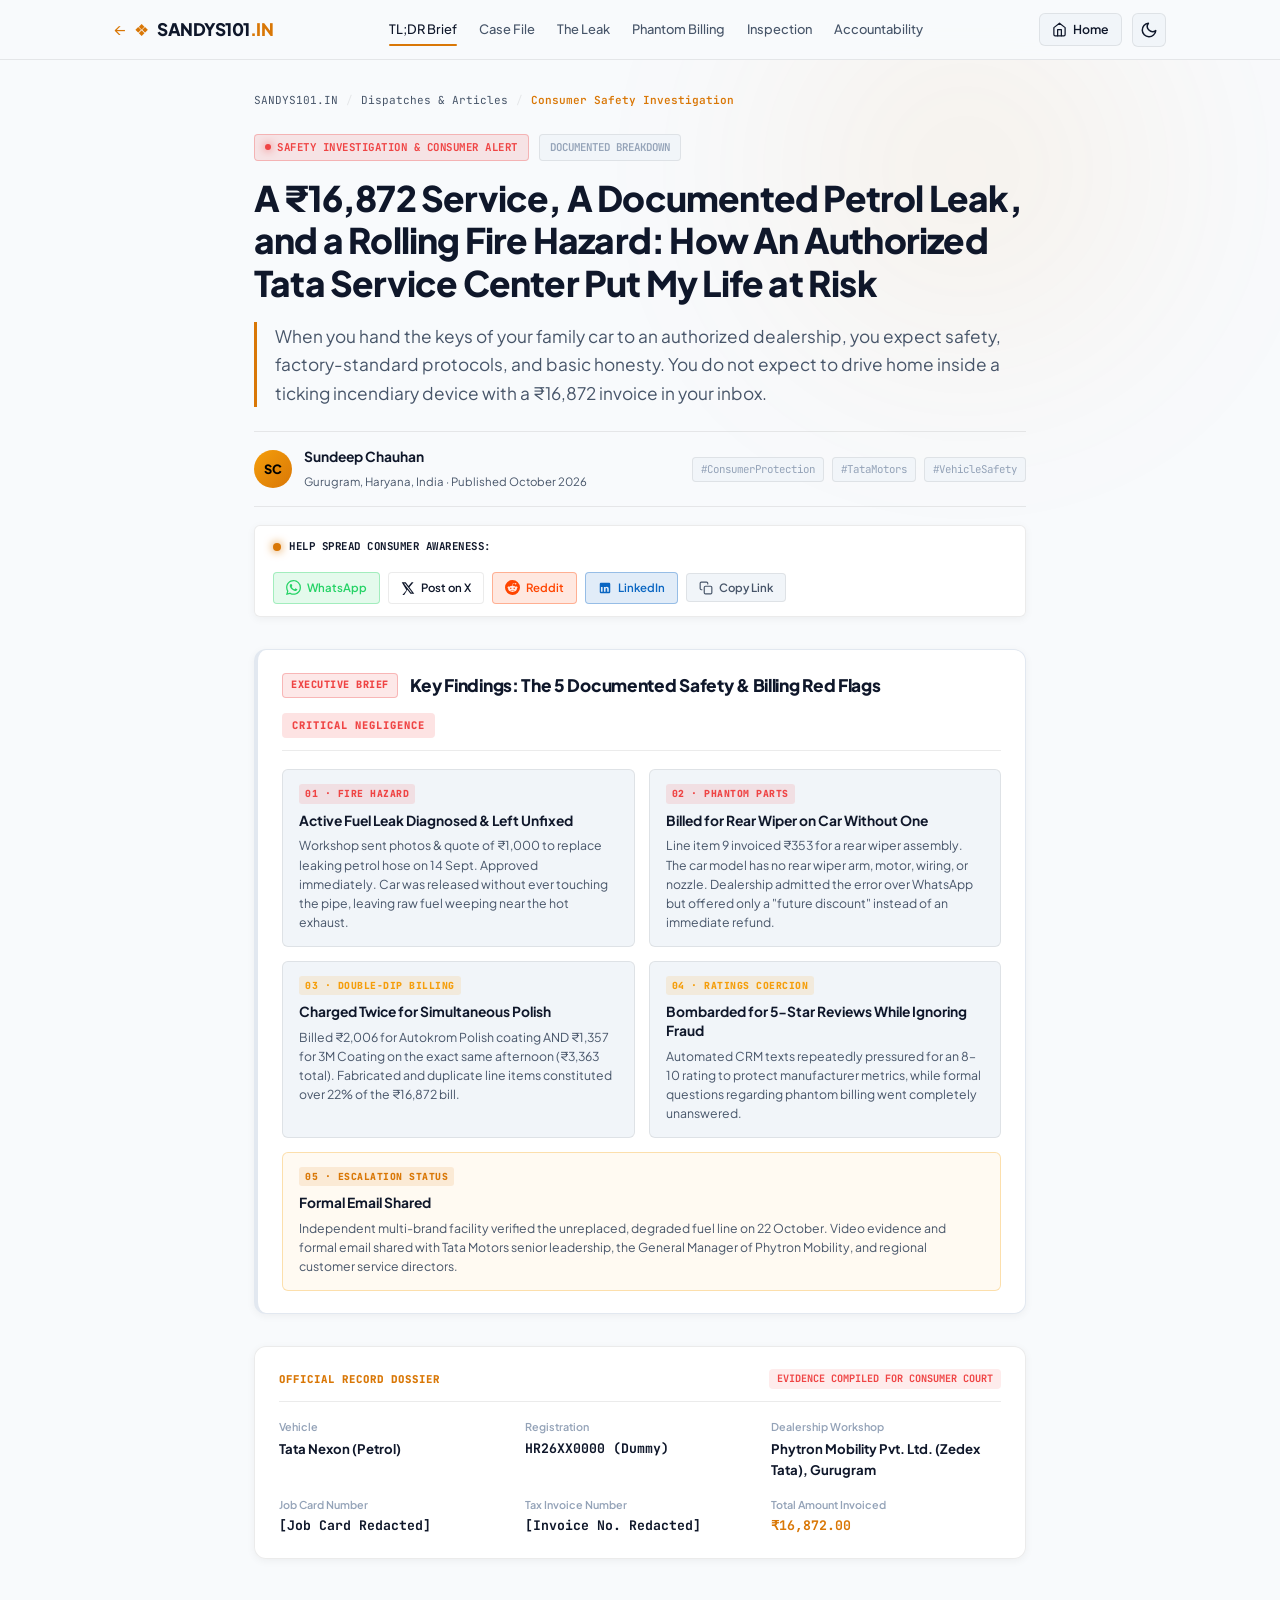
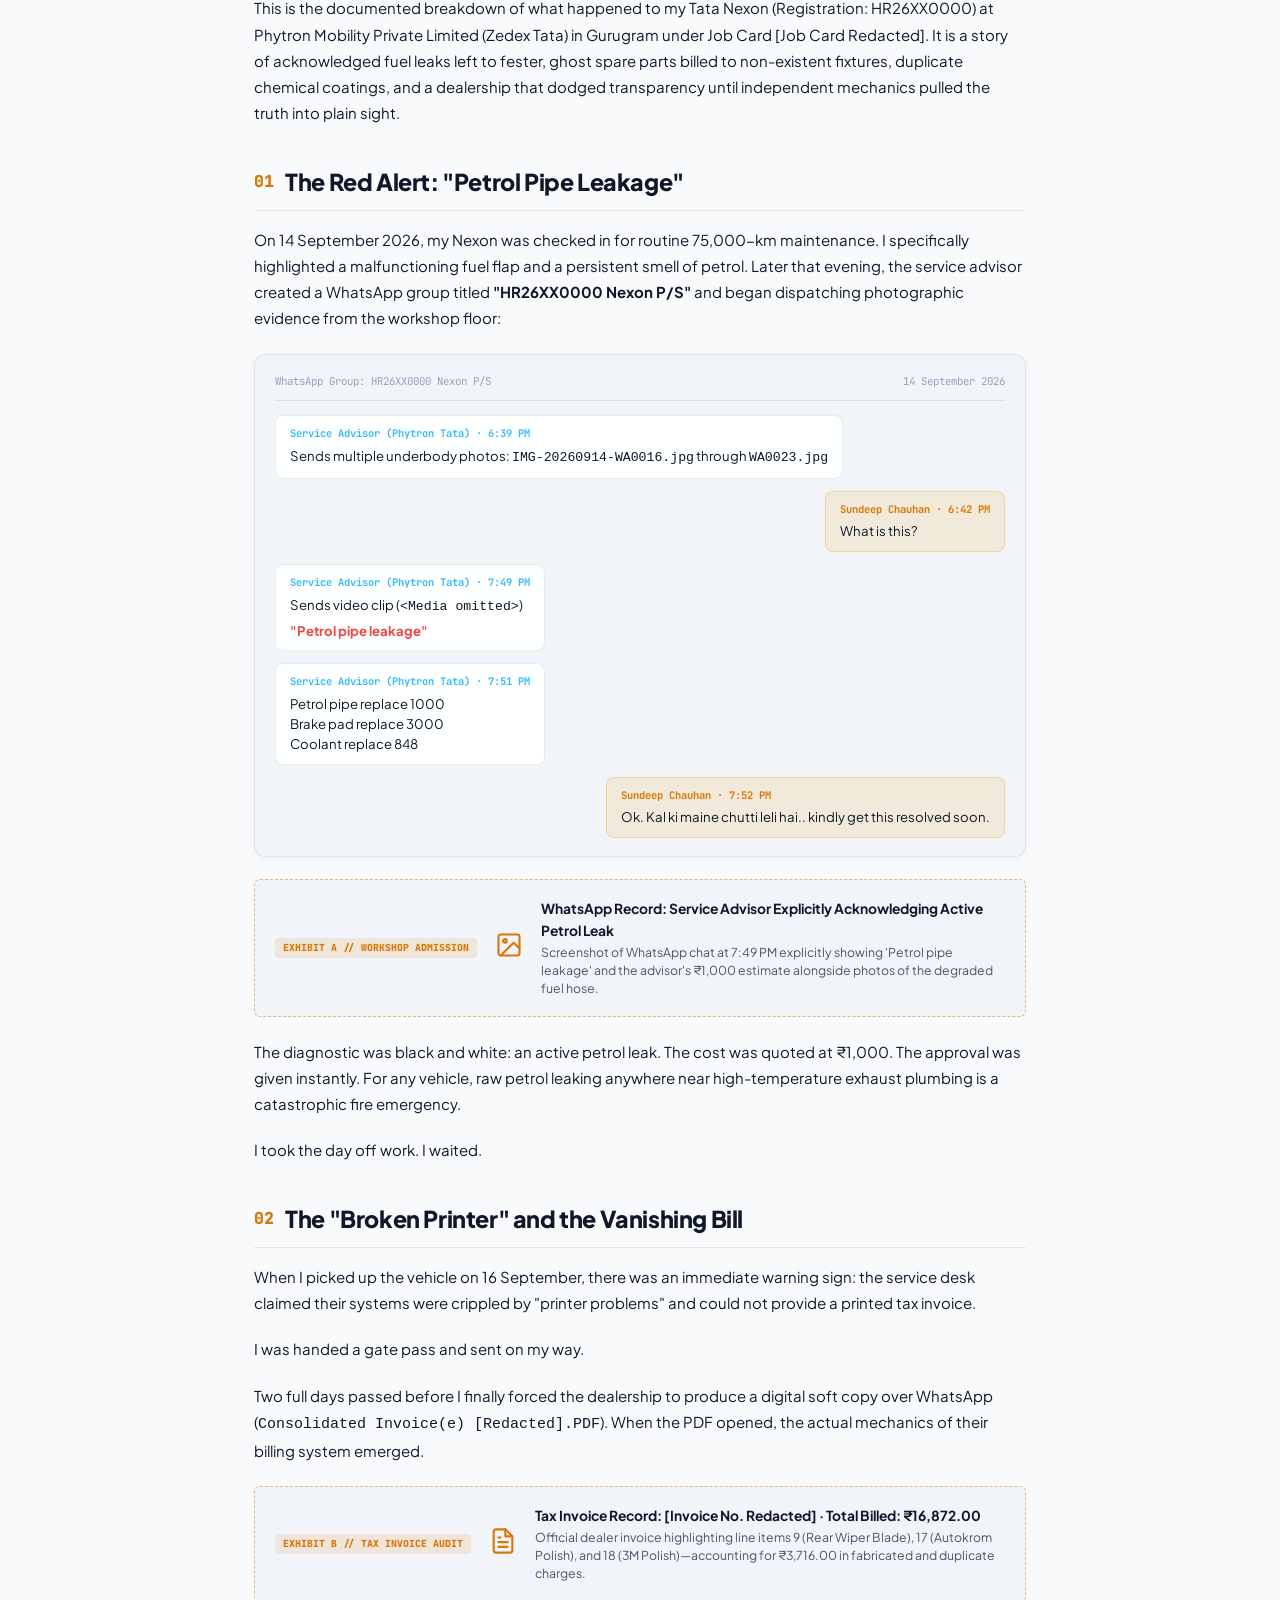
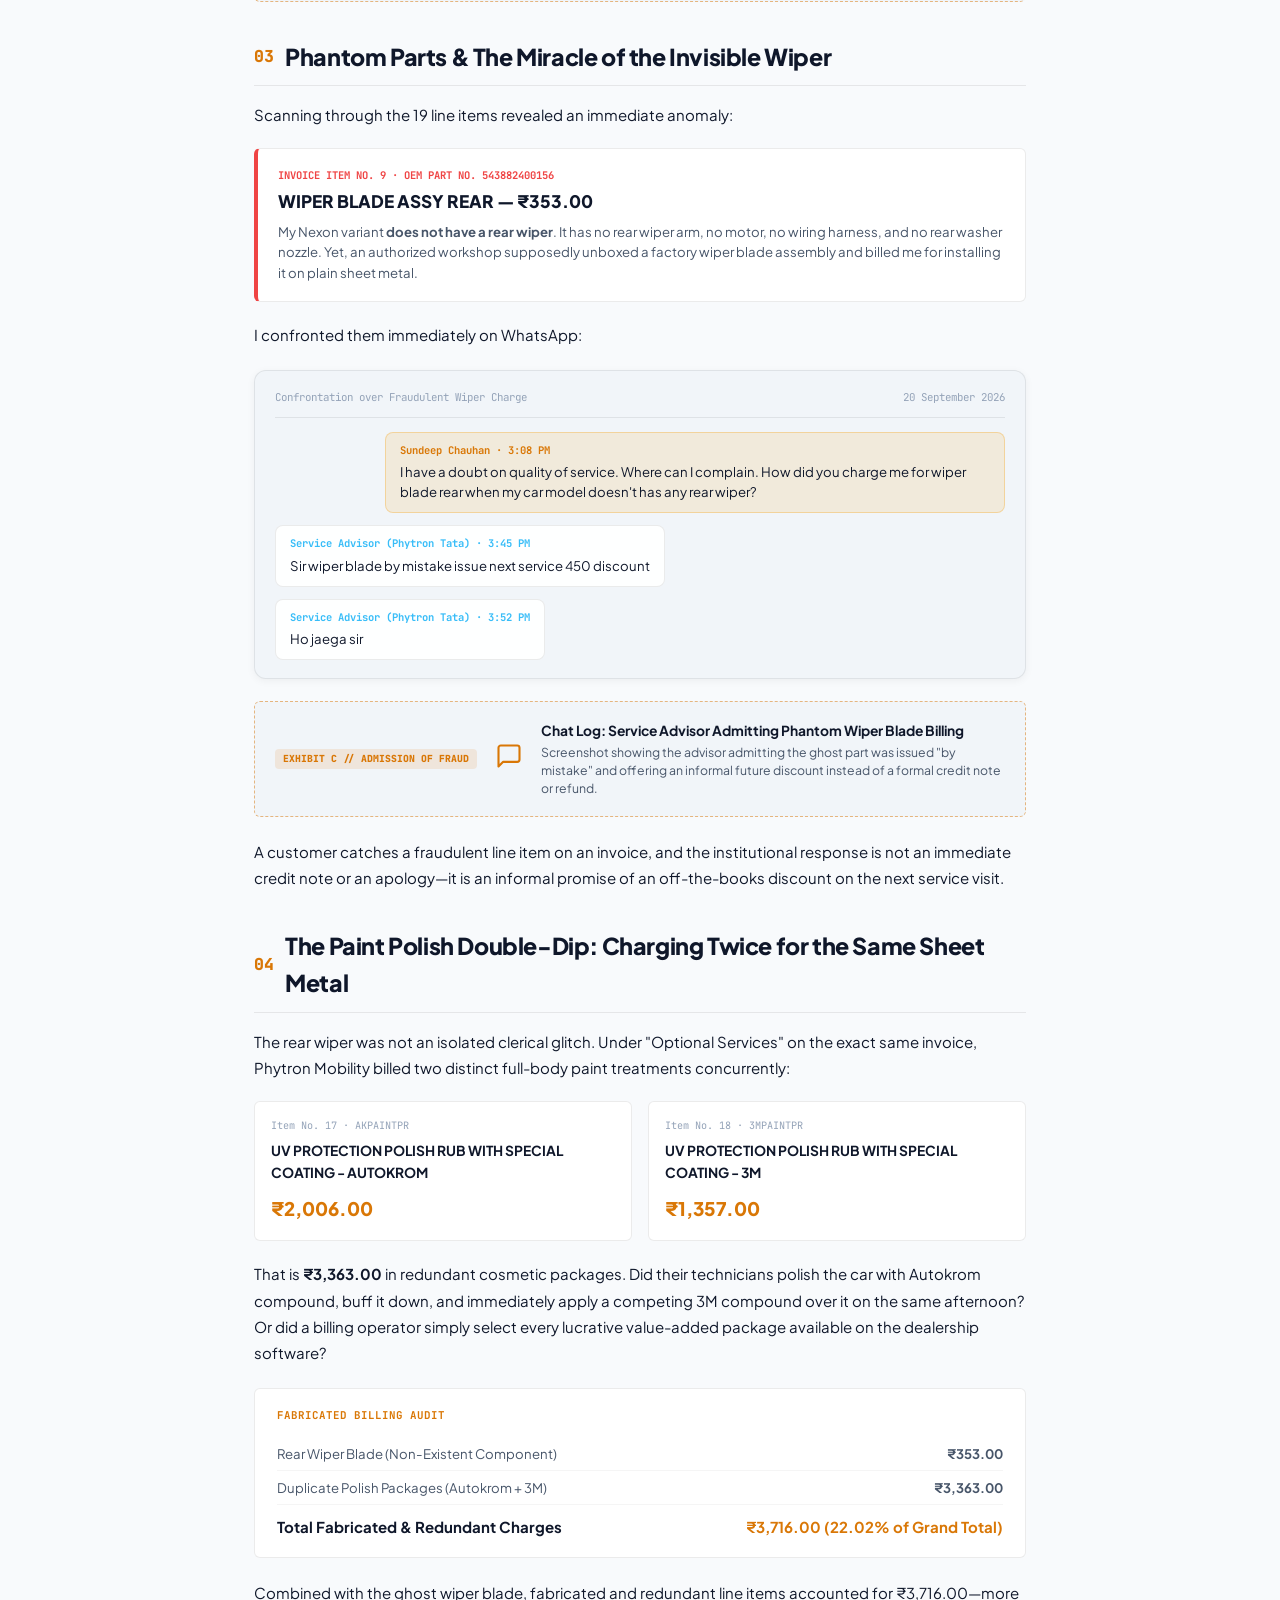
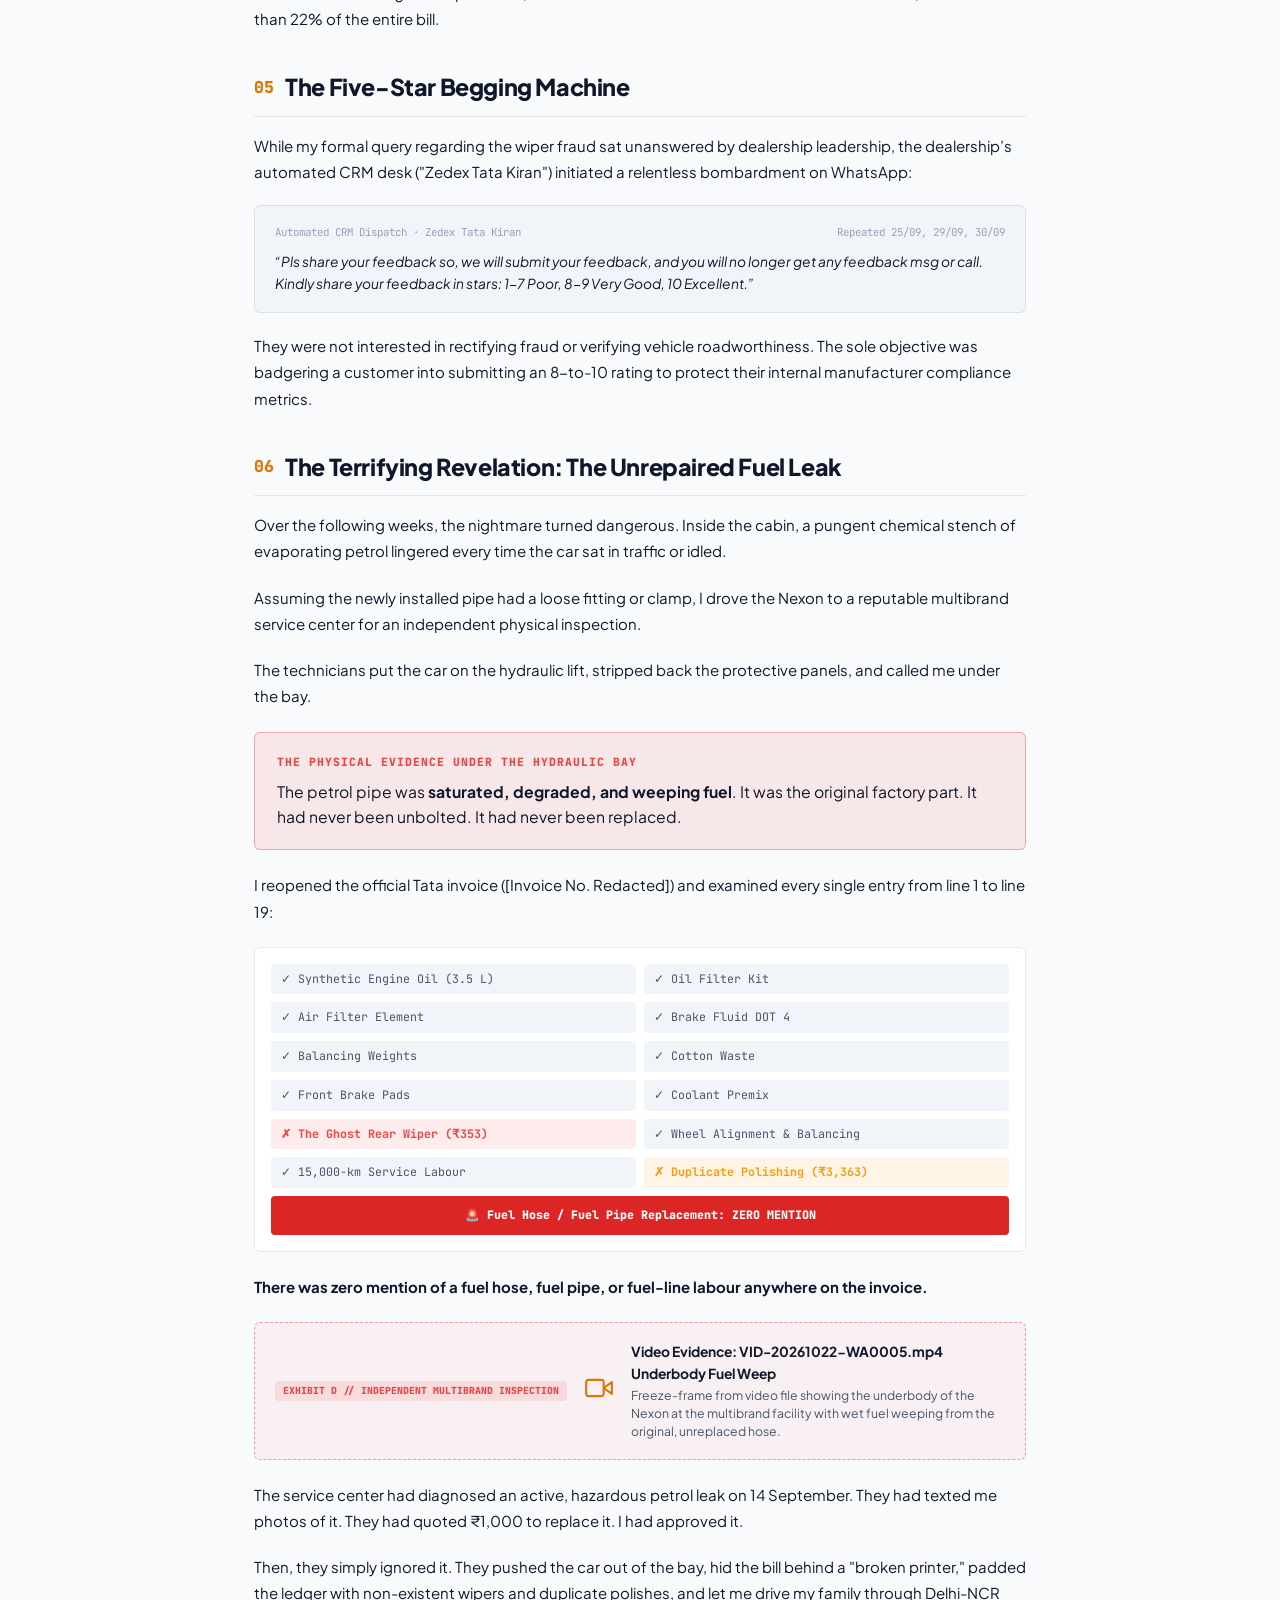
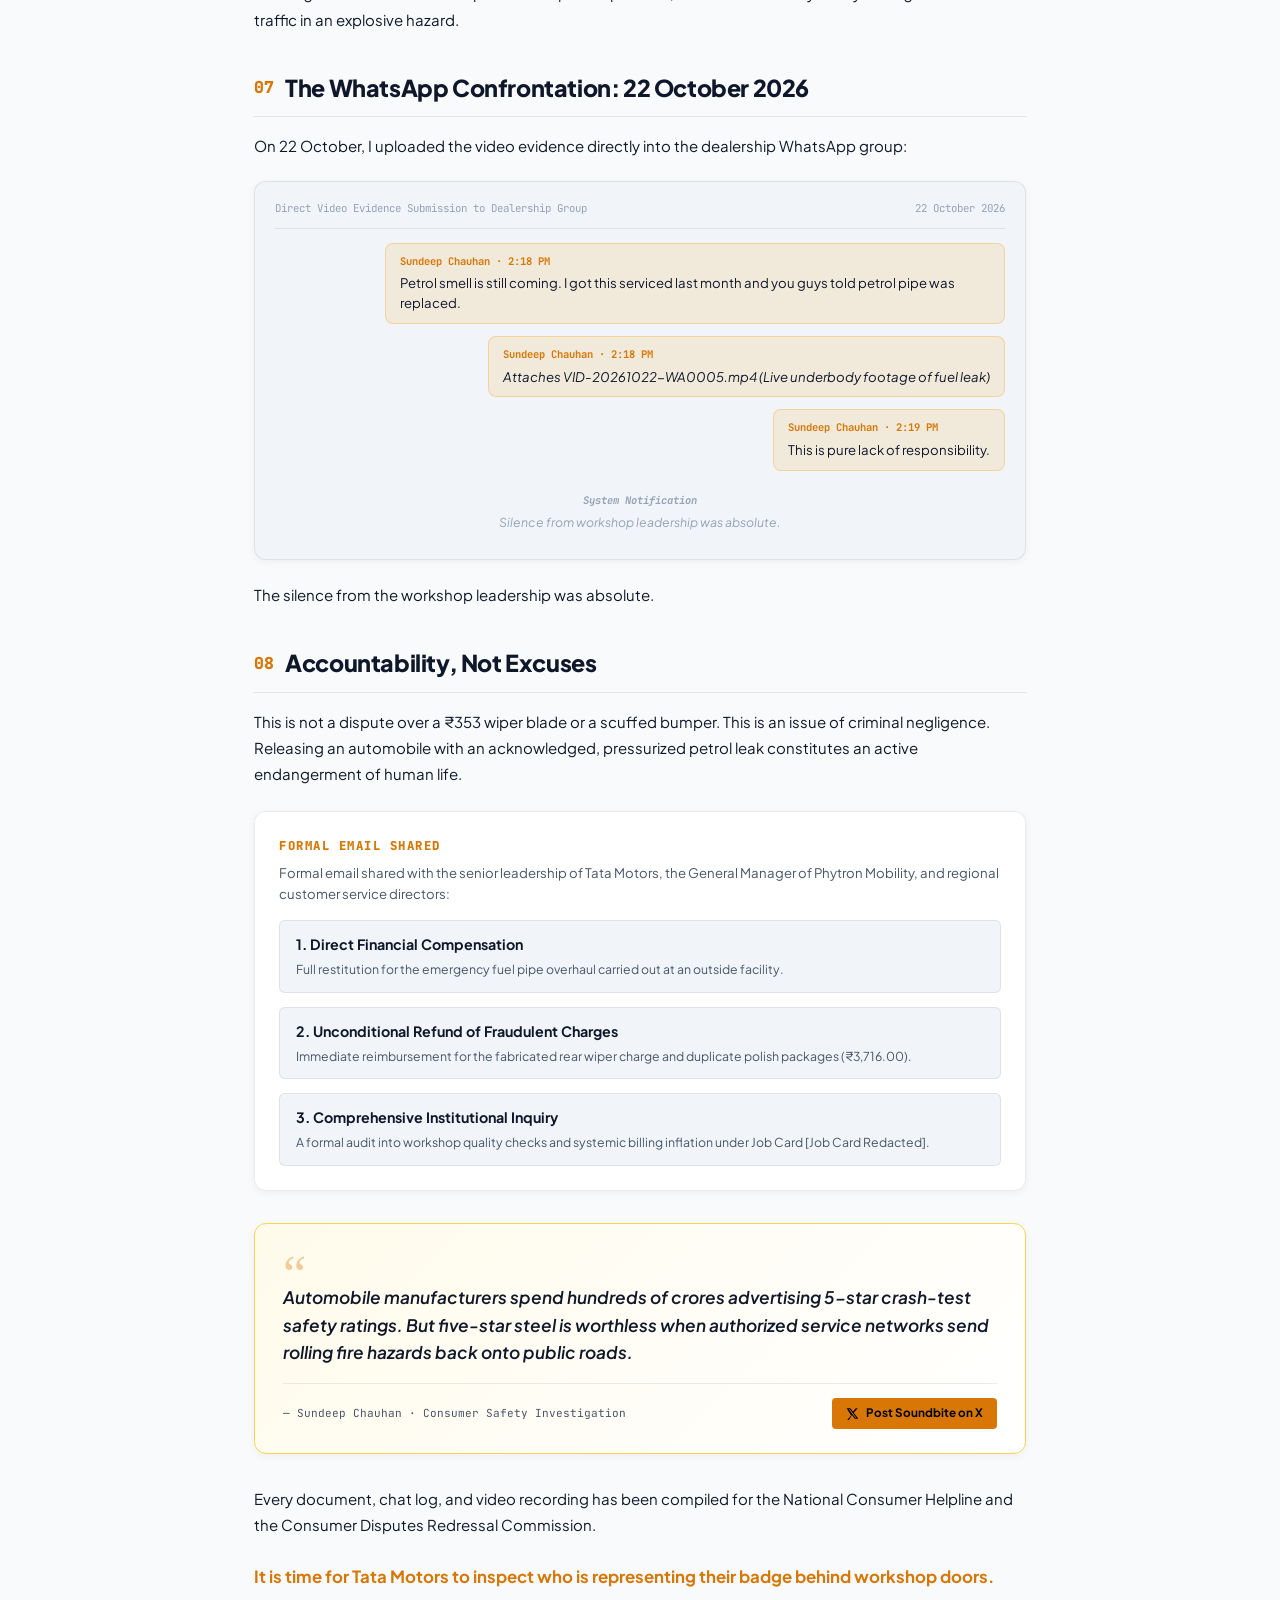
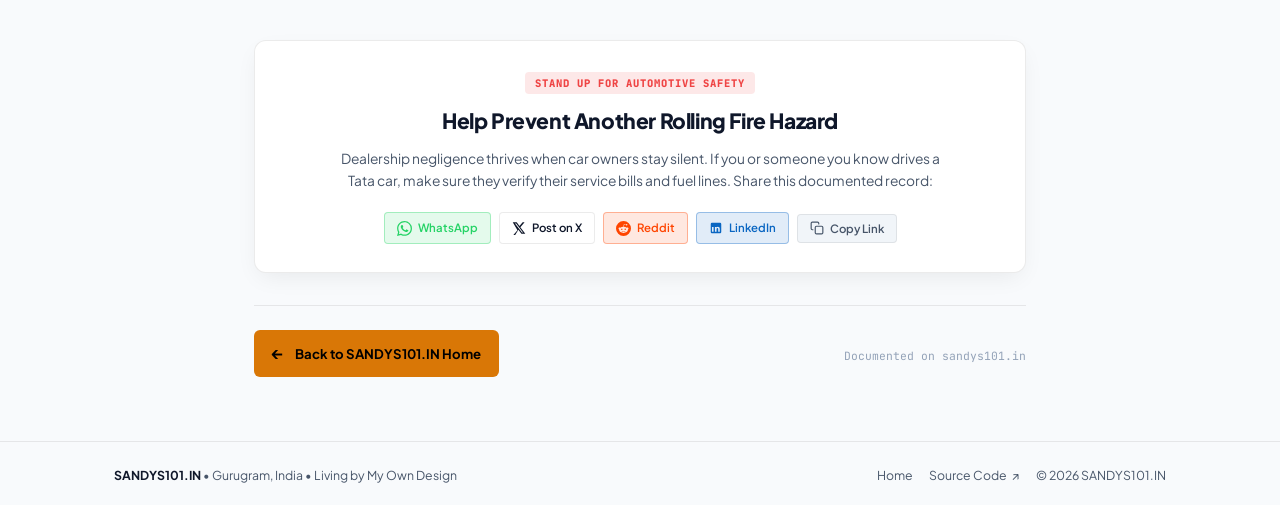
==== commit 1a84ea11: "Update escalation status heading and description to formal email shared" ====
--- a/tata-service-center-hazard.html
+++ b/tata-service-center-hazard.html
@@ -263,8 +263,8 @@
           </div>
           <div class="tldr-item highlight">
             <div class="tldr-badge accent">05 · ESCALATION STATUS</div>
-            <strong>Formal Notice to Tata Motors Leadership & Consumer Commission</strong>
-            <p>Independent multi-brand facility verified the unreplaced, degraded fuel line on 22 October. Video evidence and formal legal escalation submitted to Tata Motors senior leadership and consumer forums.</p>
+            <strong>Formal Email Shared</strong>
+            <p>Independent multi-brand facility verified the unreplaced, degraded fuel line on 22 October. Video evidence and formal email shared with Tata Motors senior leadership, the General Manager of Phytron Mobility, and regional customer service directors.</p>
           </div>
         </div>
       </section>
@@ -670,9 +670,9 @@
         </p>
 
         <div class="escalation-demands-card">
-          <div class="demands-header">FORMAL LEGAL ESCALATION DEMANDS</div>
+          <div class="demands-header">FORMAL EMAIL SHARED</div>
           <p class="demands-sub">
-            Served to the senior leadership of Tata Motors, the General Manager of Phytron Mobility, and regional customer service directors:
+            Formal email shared with the senior leadership of Tata Motors, the General Manager of Phytron Mobility, and regional customer service directors:
           </p>
           <ul class="demands-list">
             <li>
